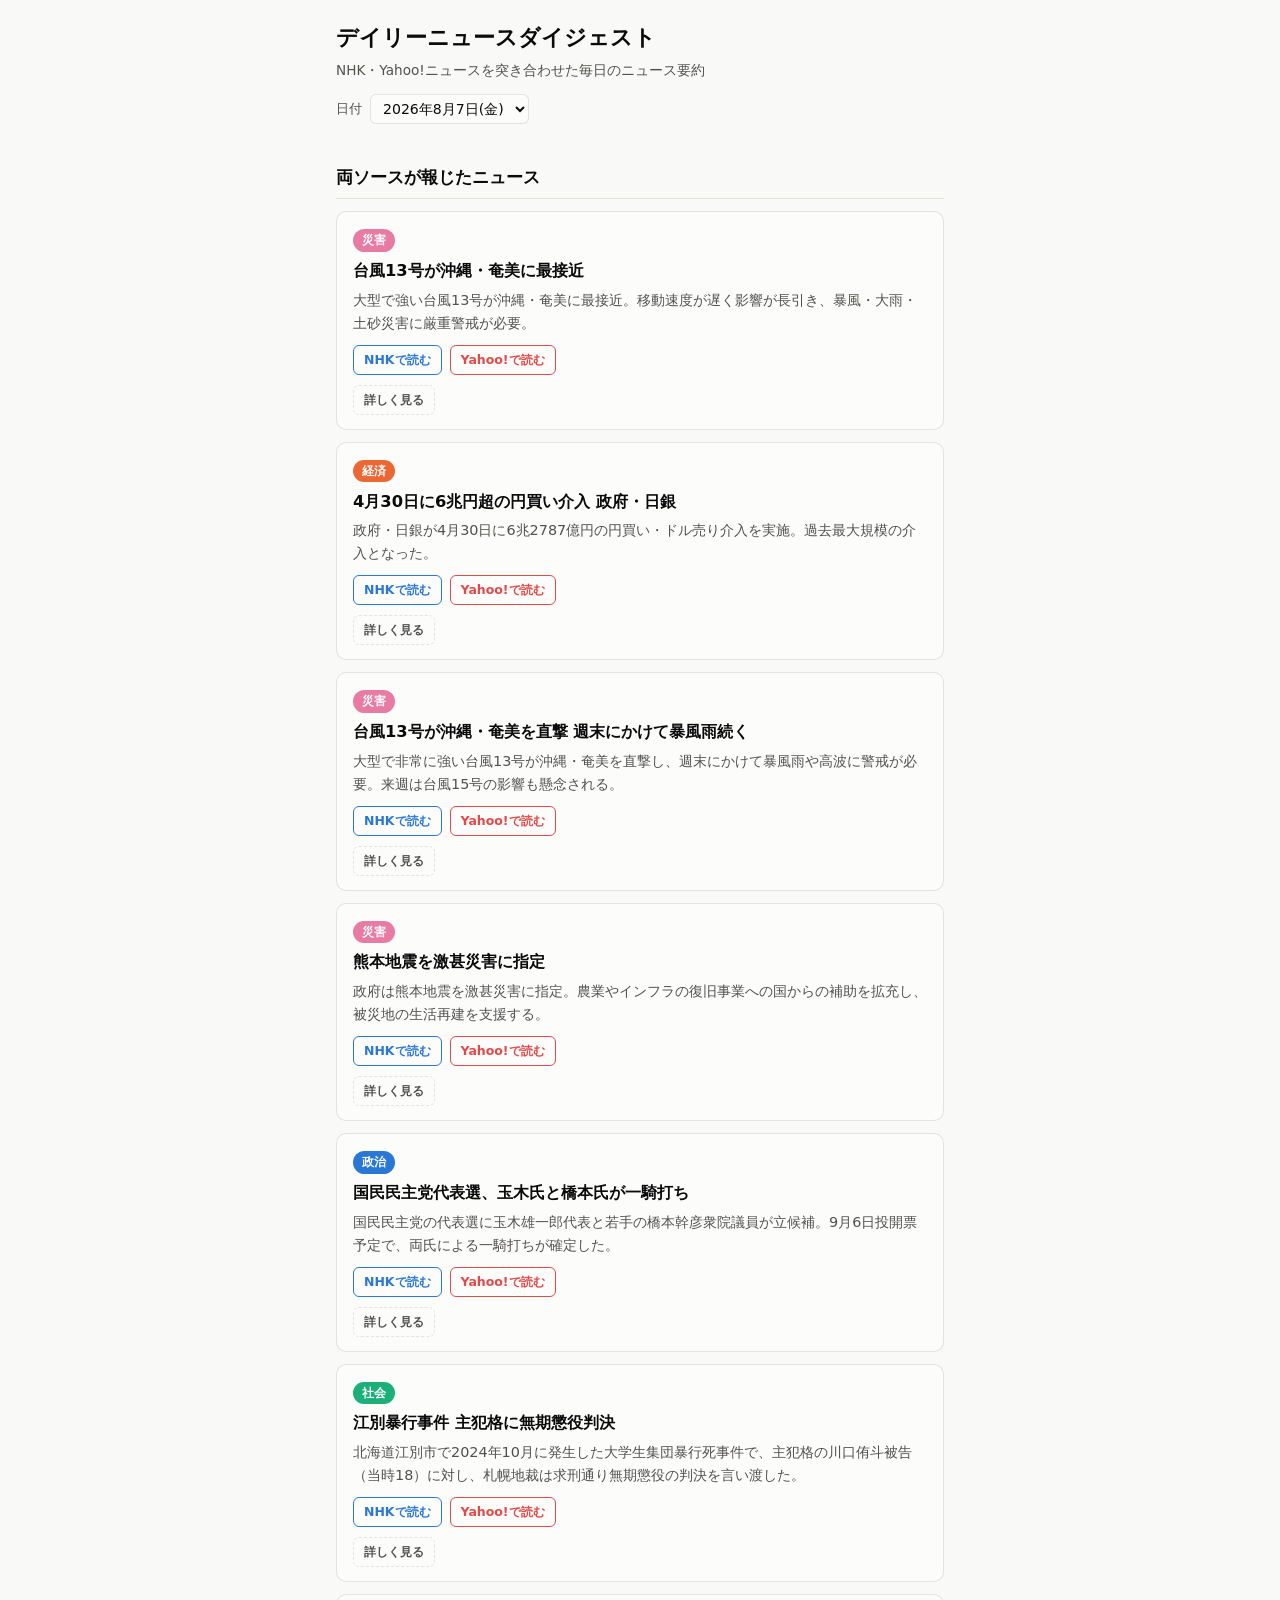
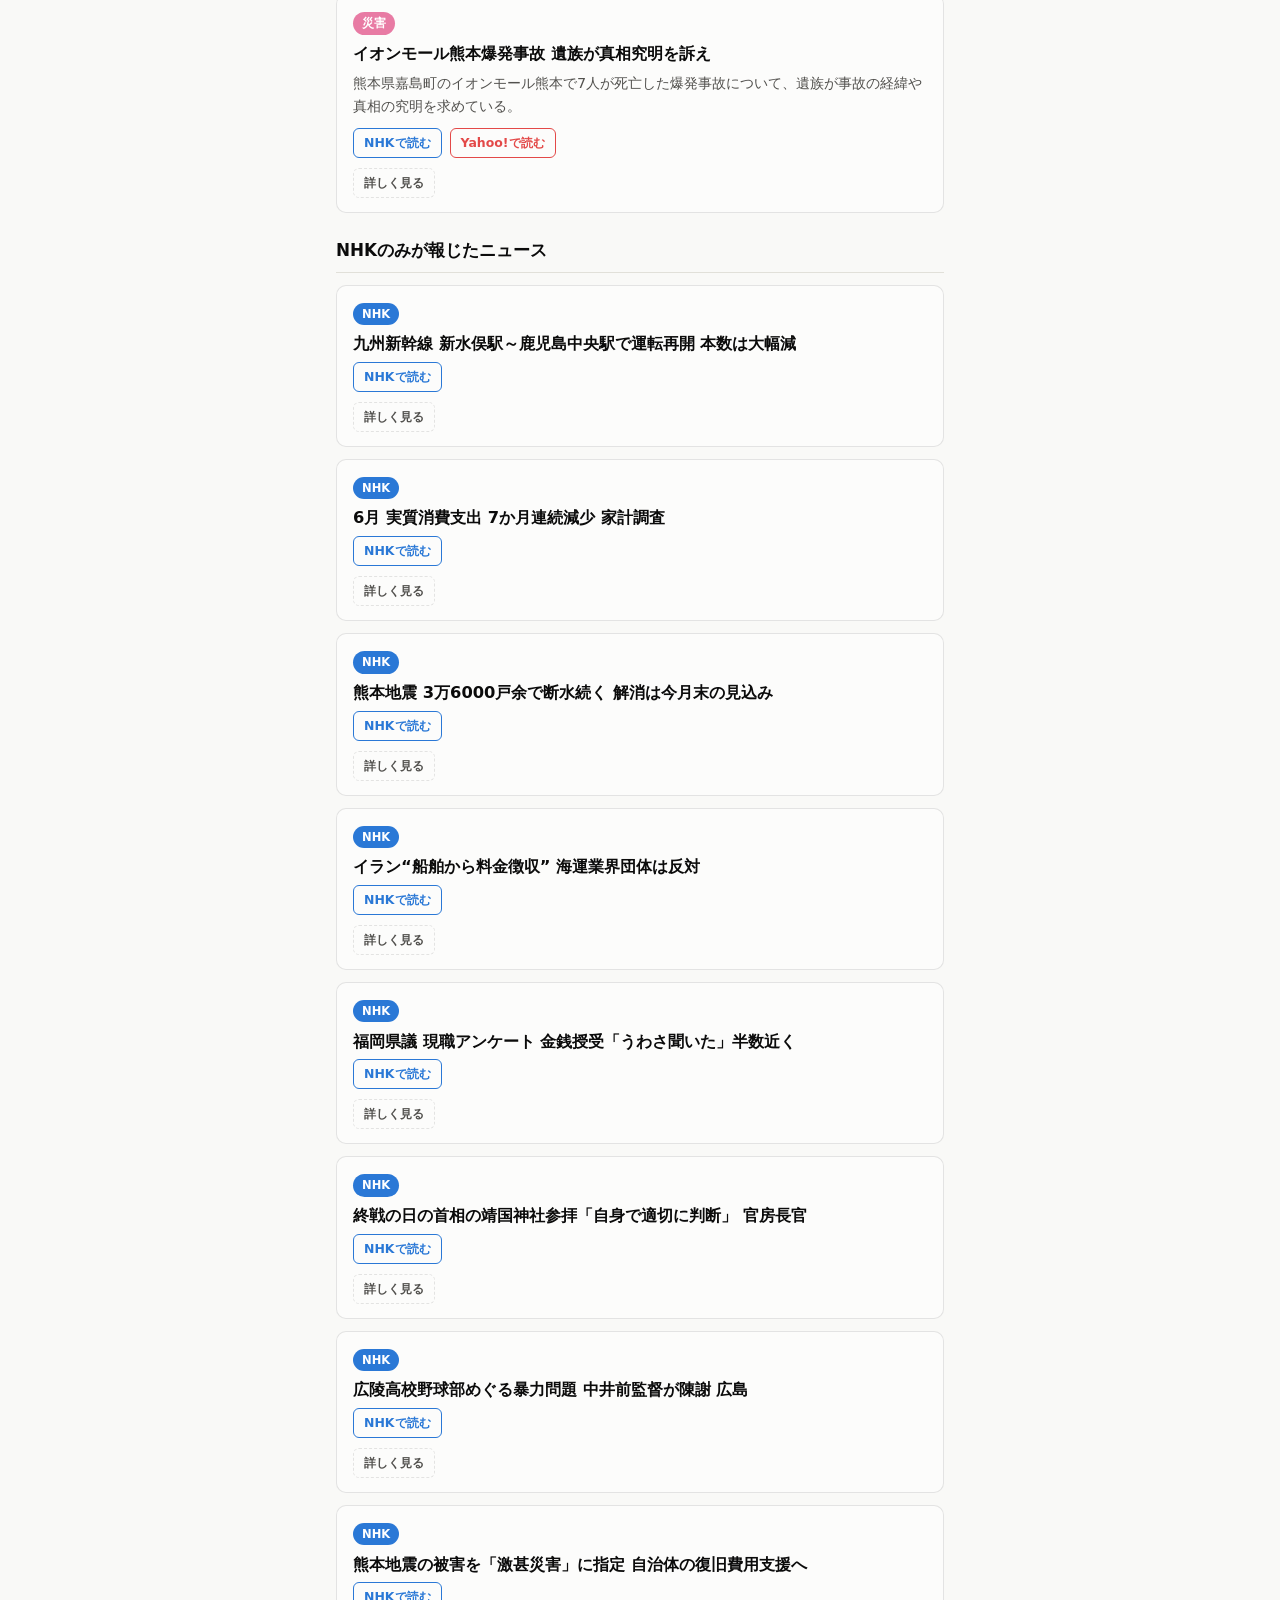
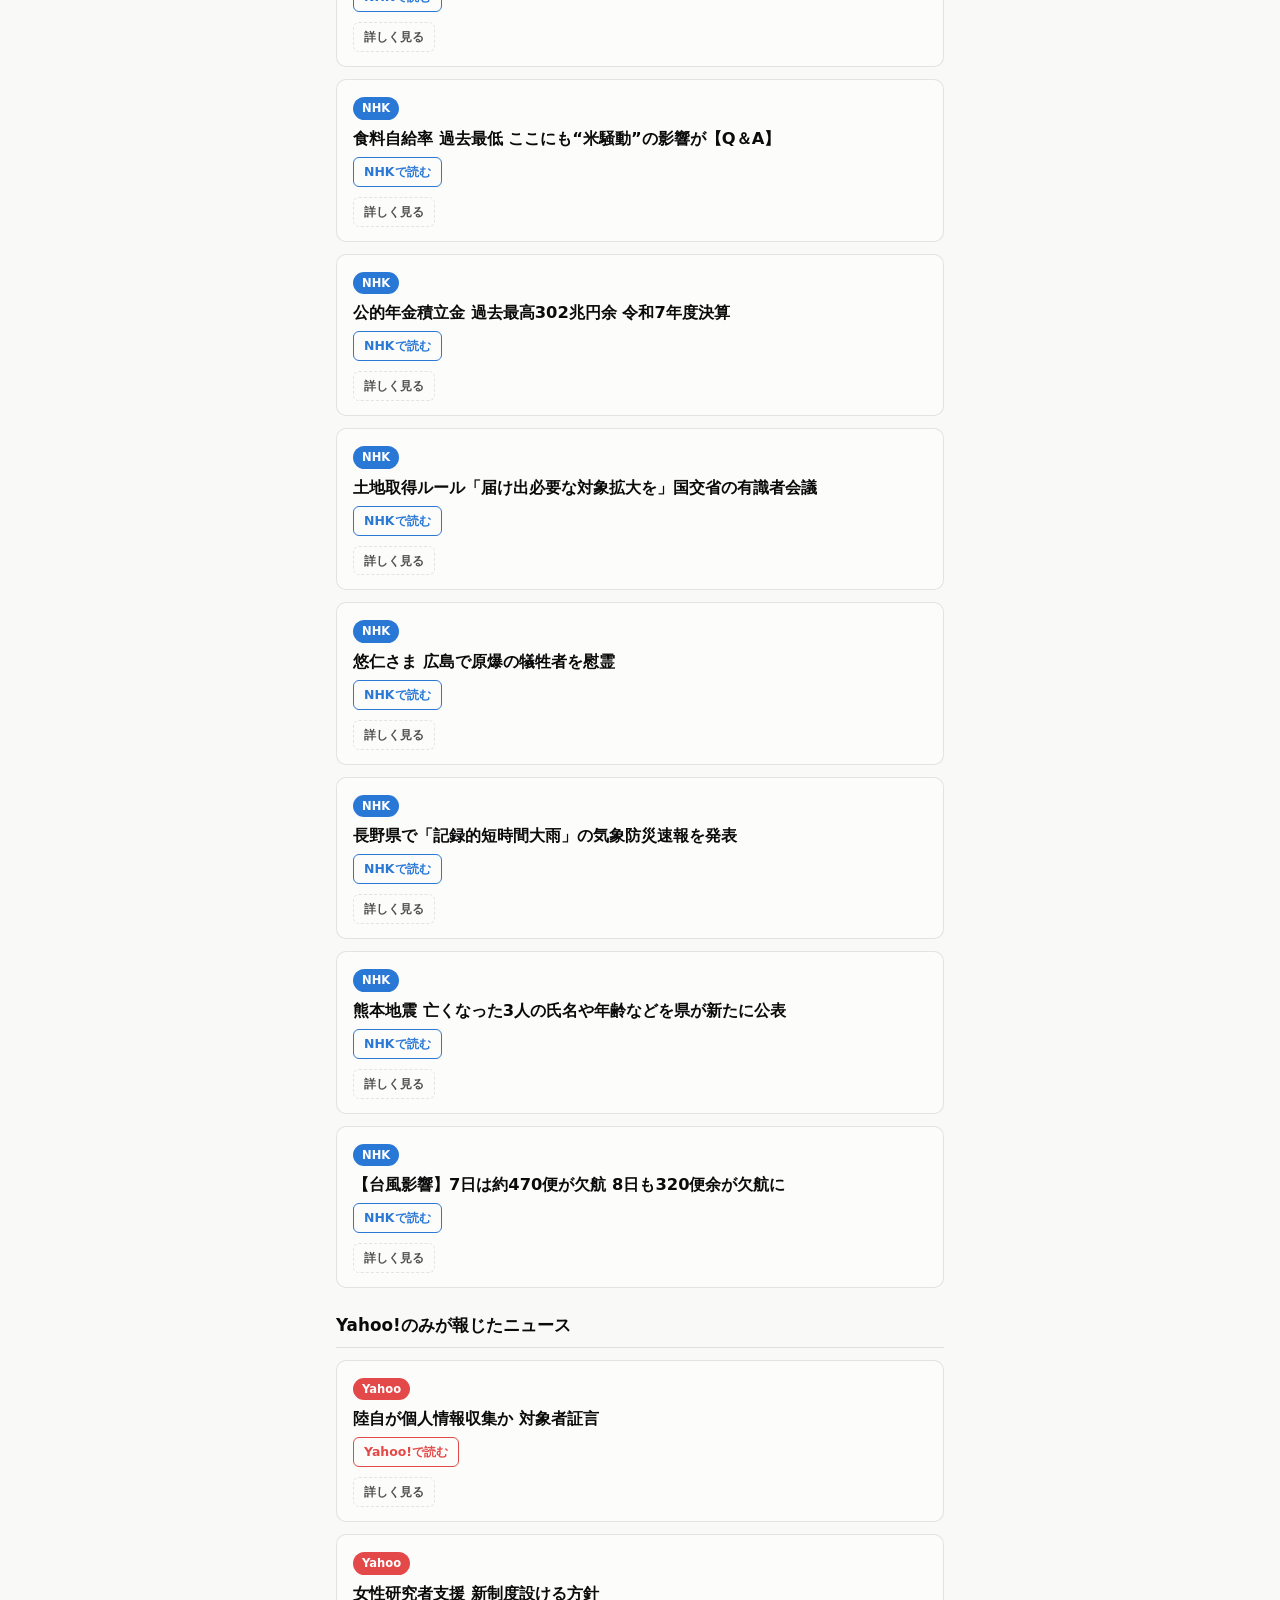
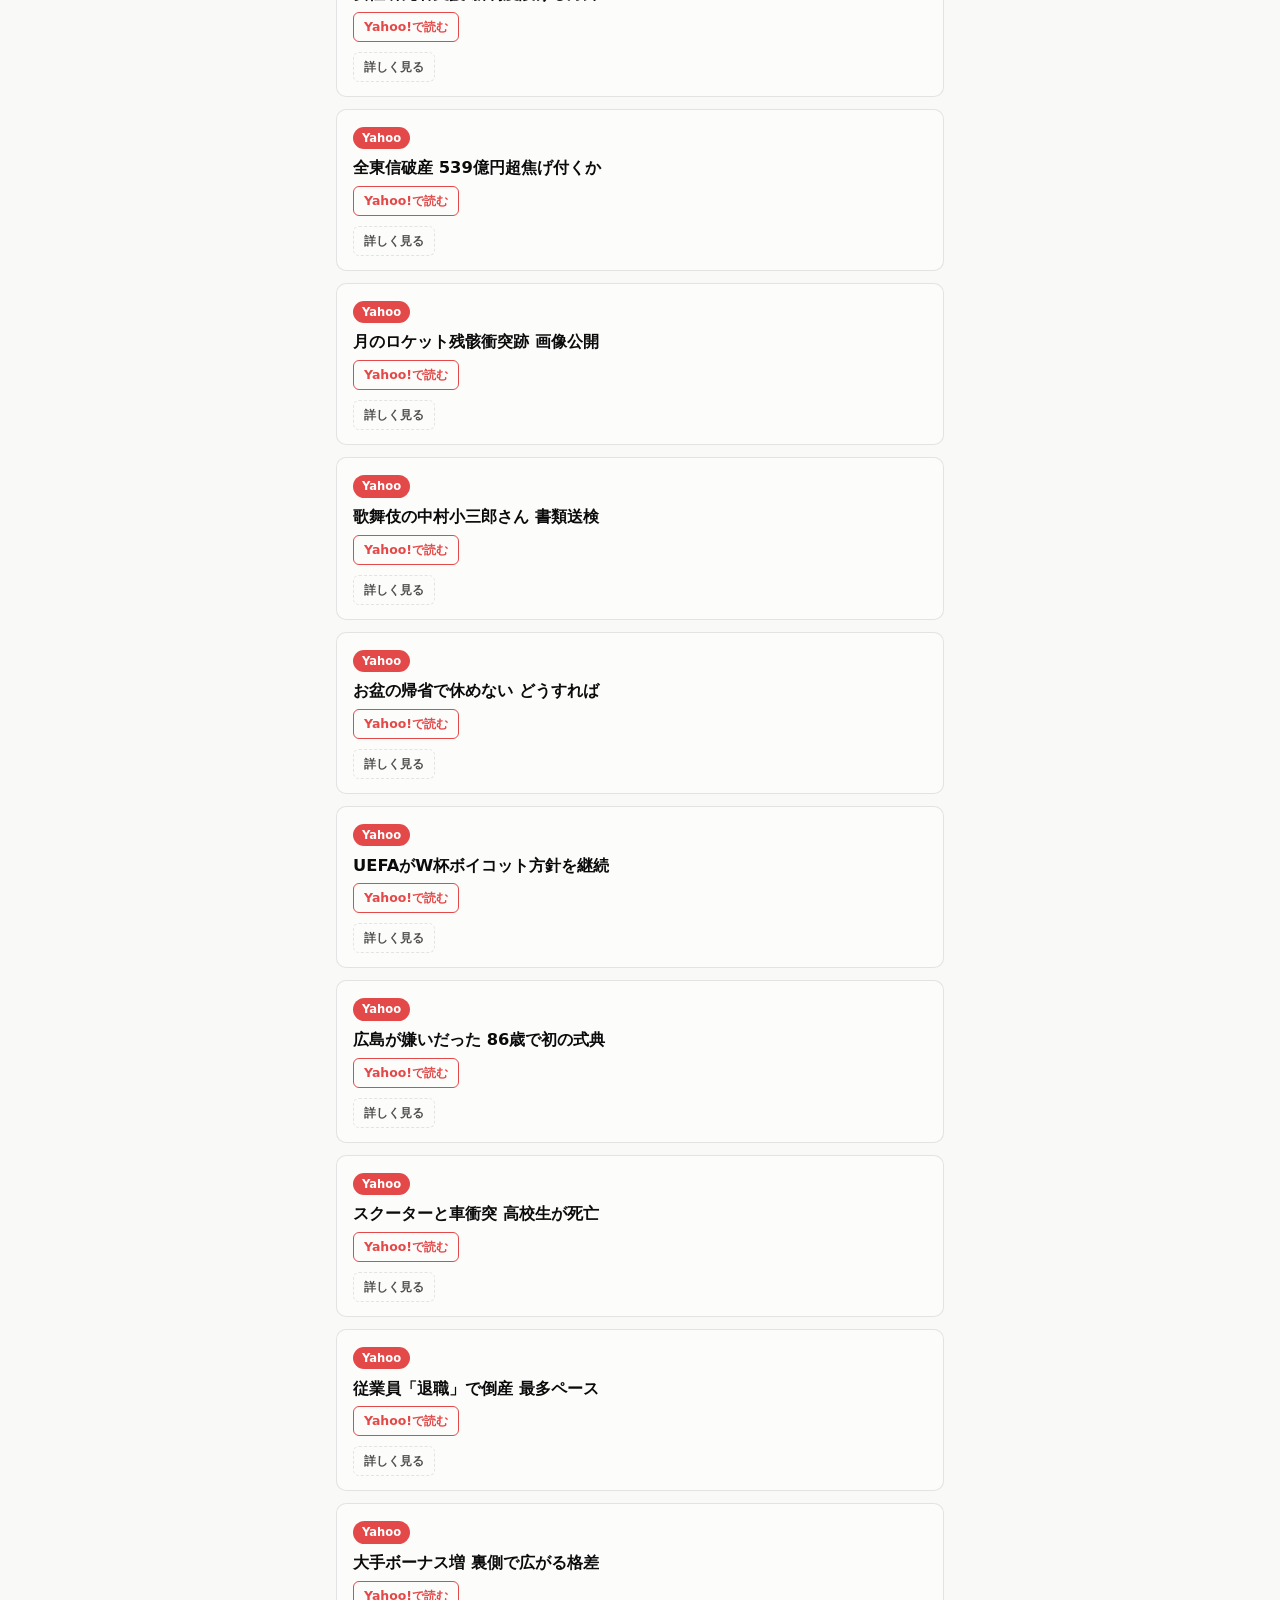
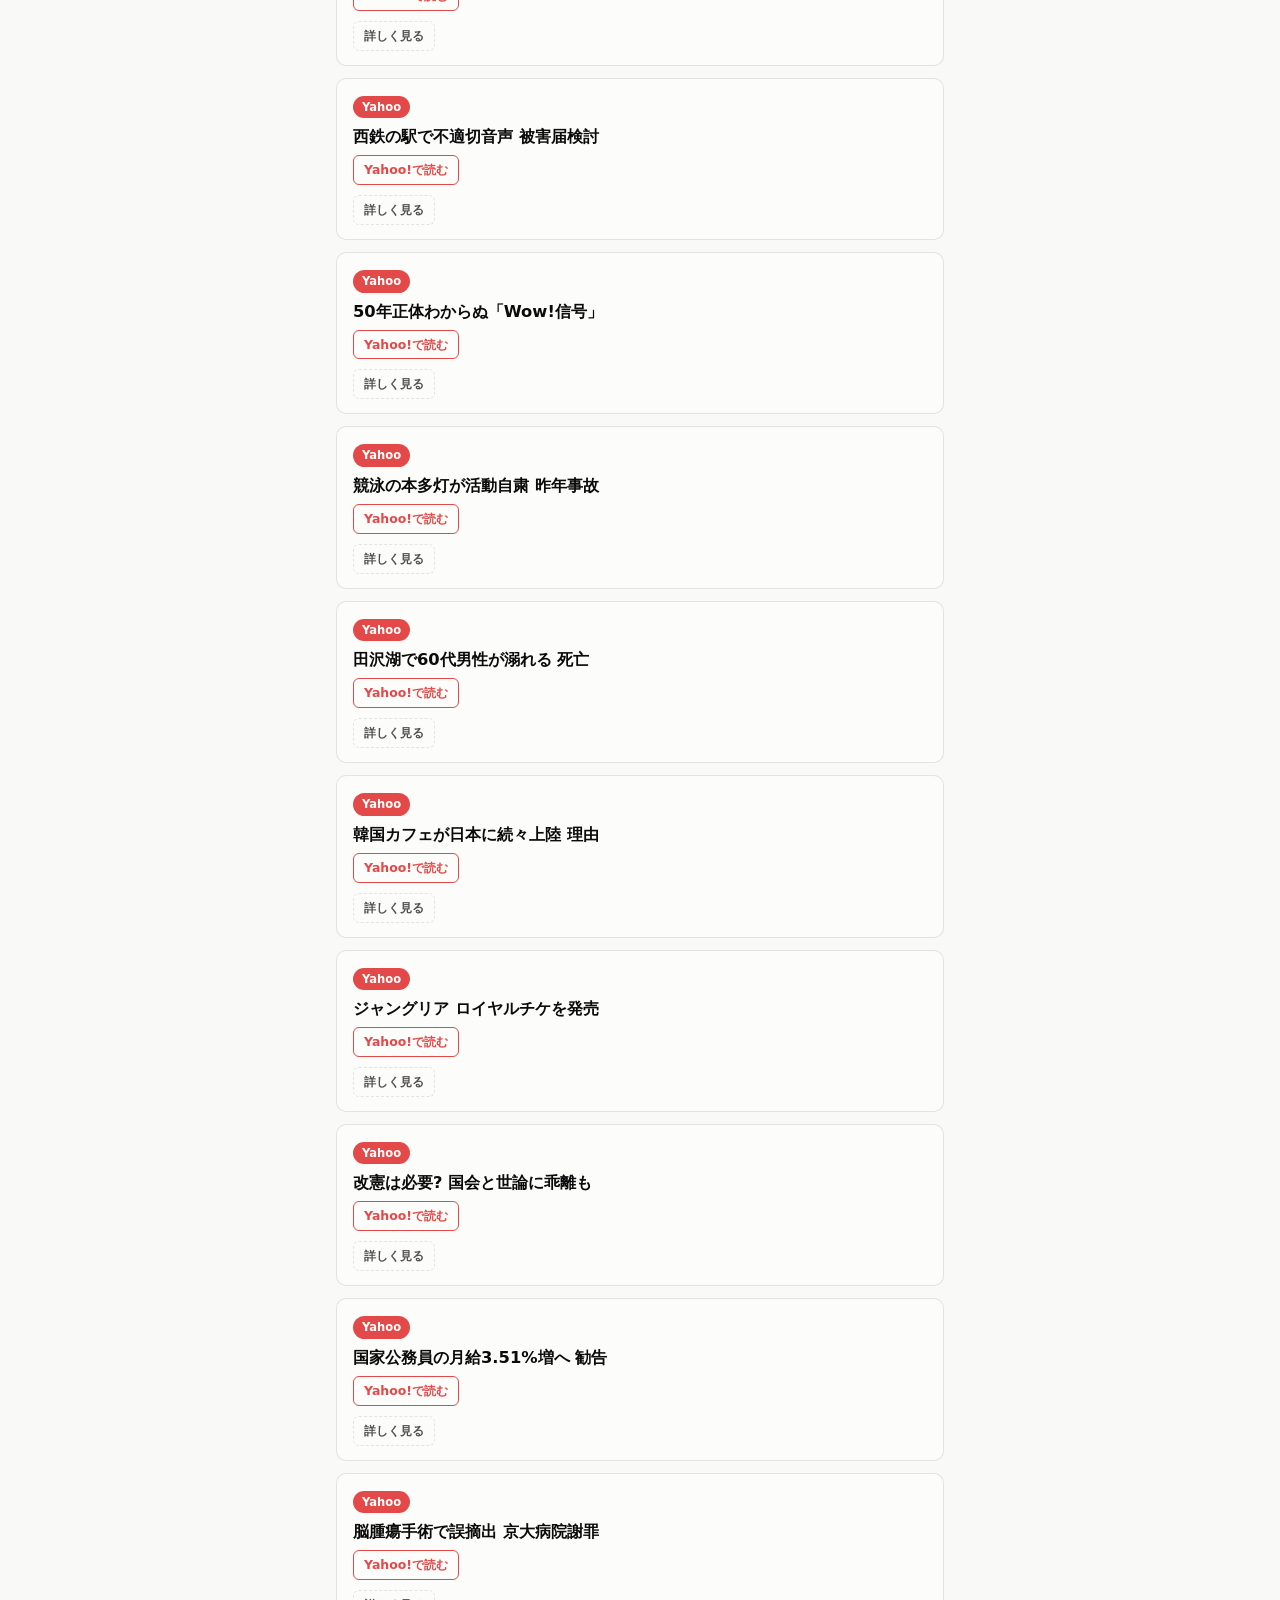
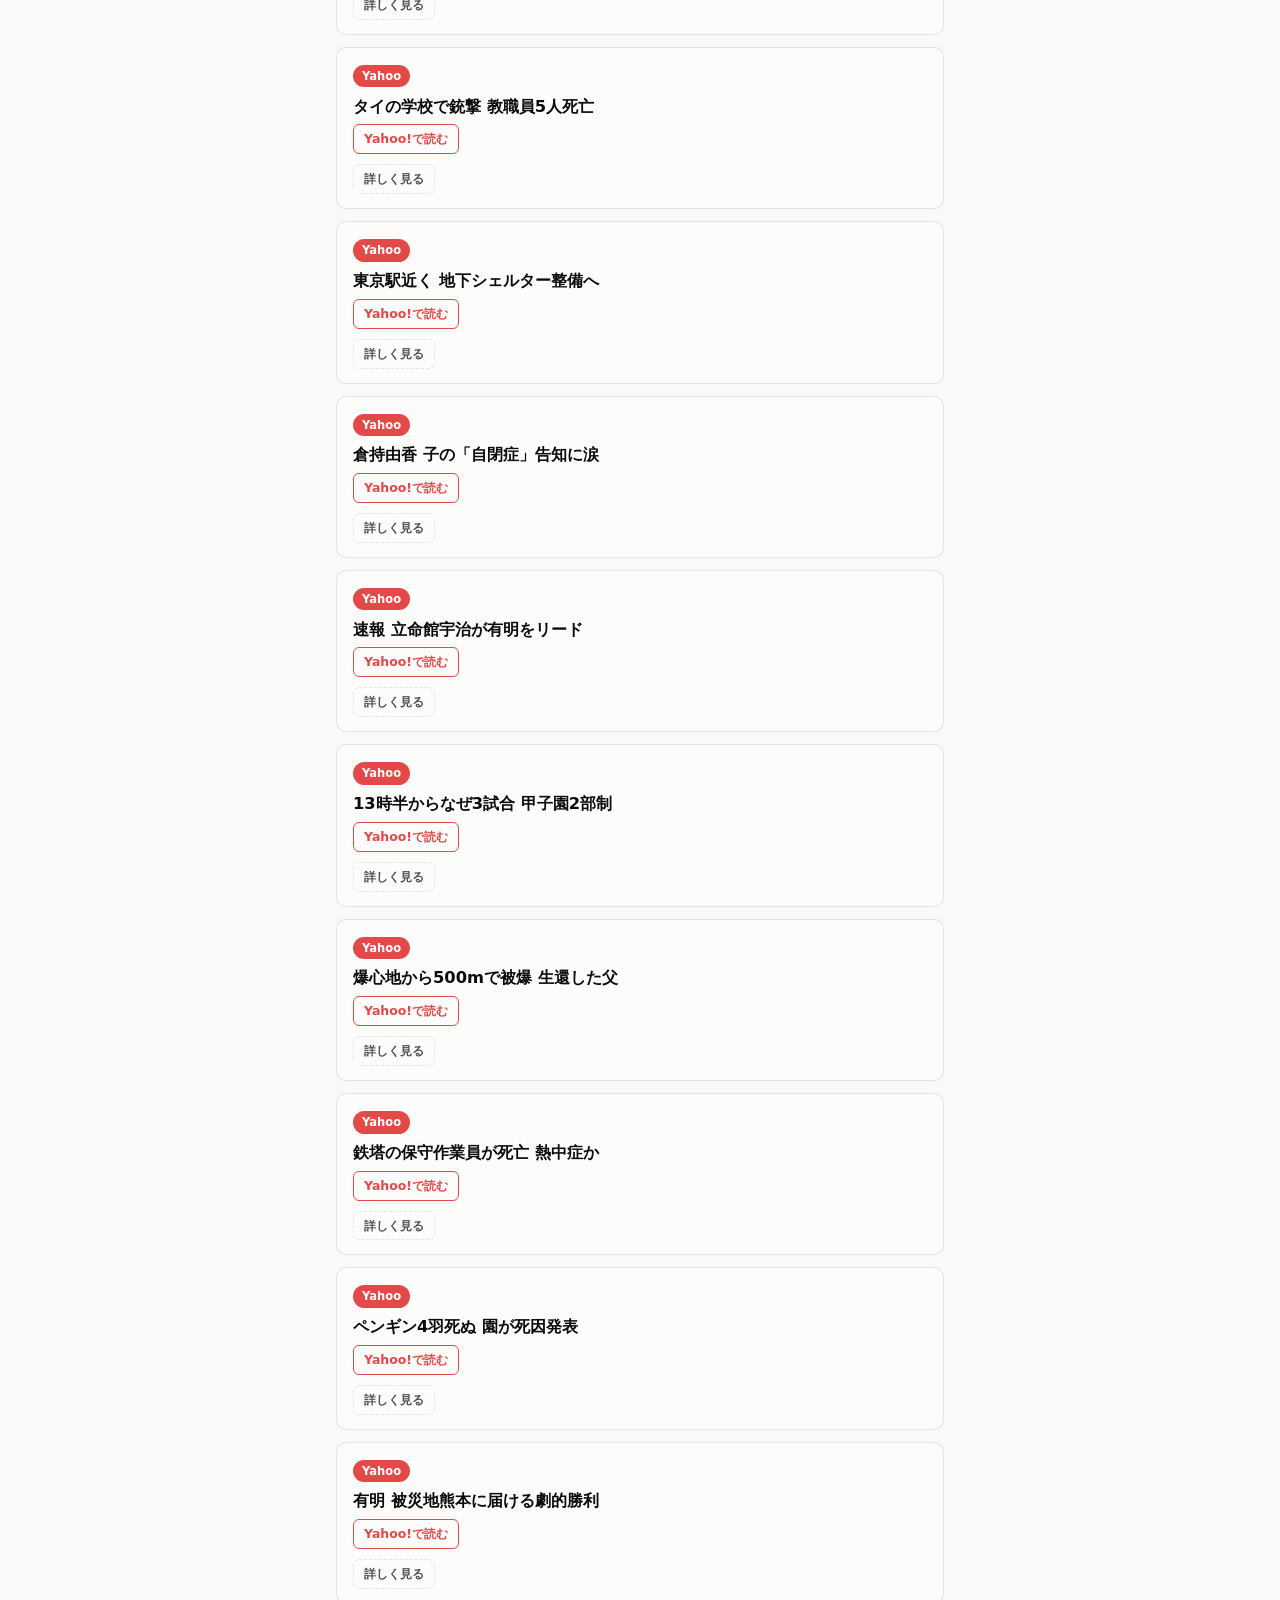
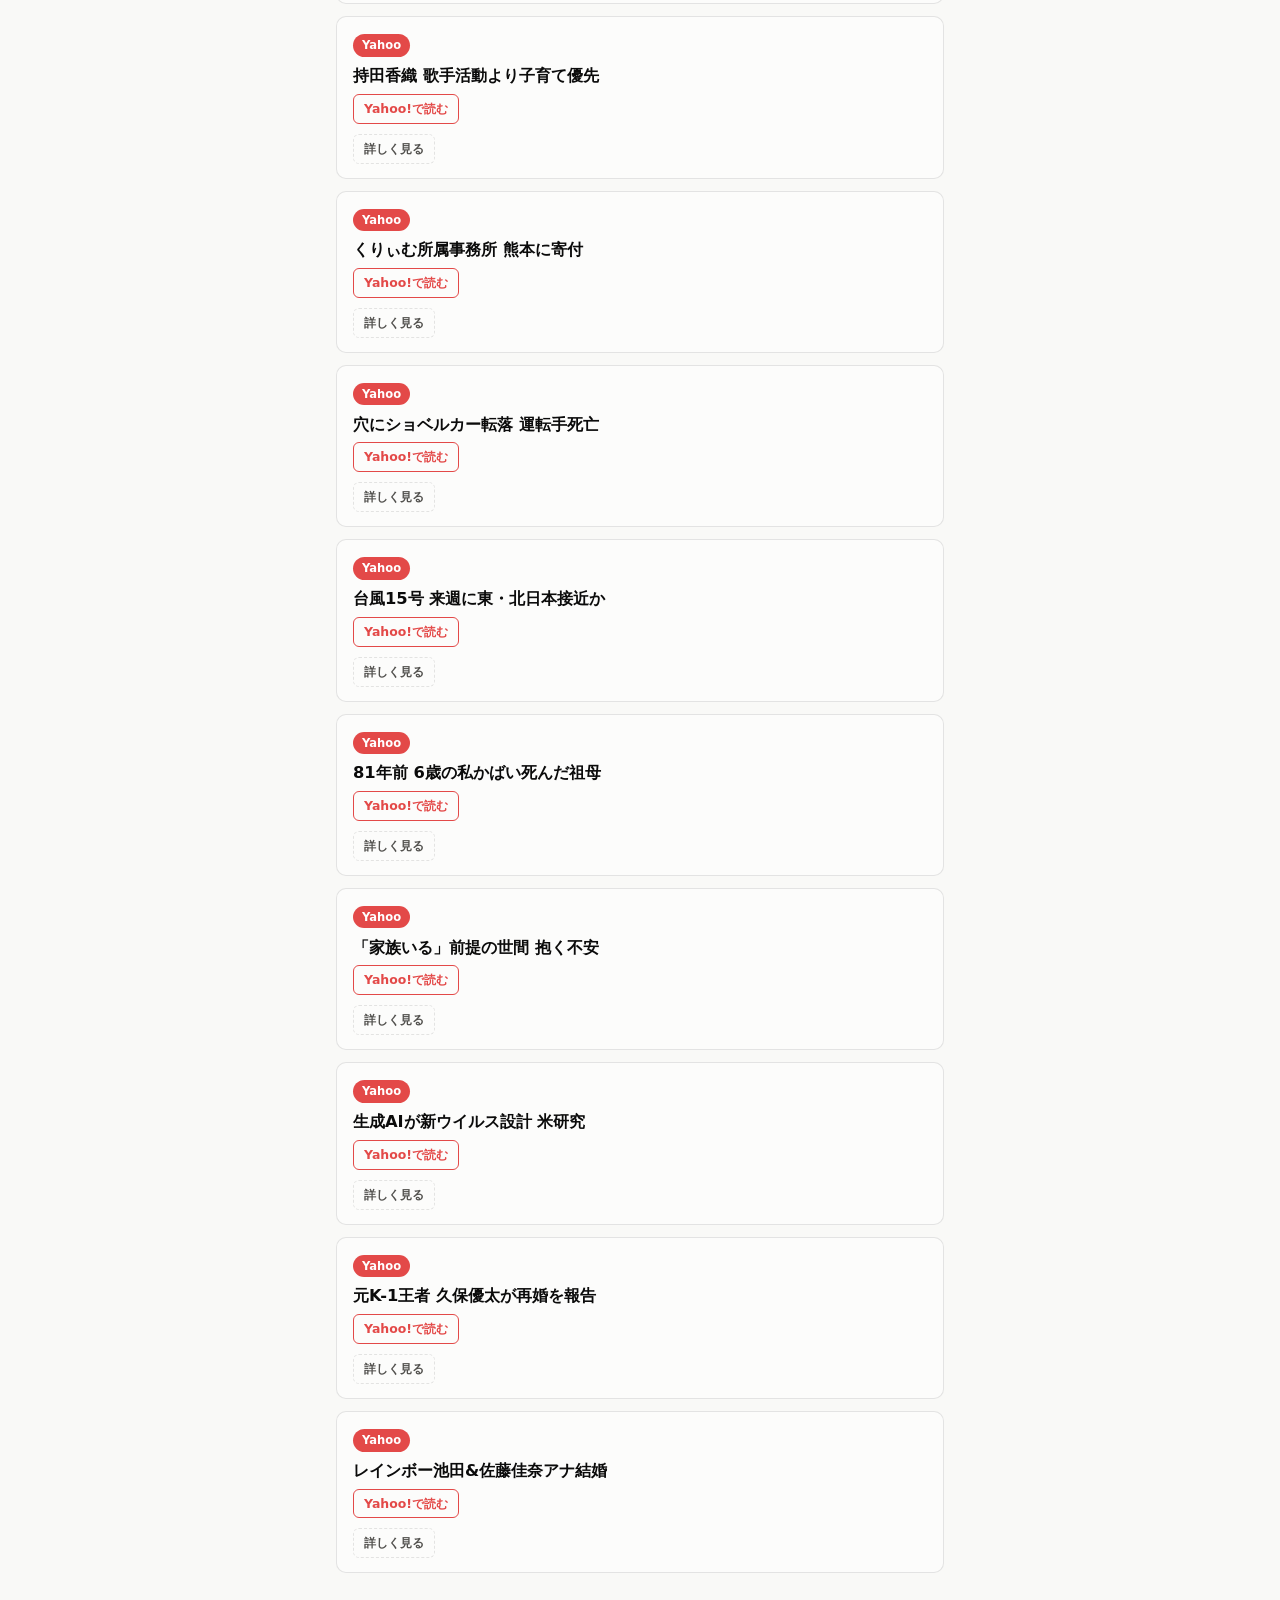
==== index.html @ c4dd4bf4 "アイコンの色を紺から深い青(#0d47a1)に変更 紺(#1a2a4a)は彩度が低く黒に寄って見えるという指摘を受け、 より明確に「青」と分かる深いブルーに変更した。余白比率は変更なし。 キャッシュ対" ====
<!doctype html>
<html lang="ja">
<head>
<meta charset="utf-8">
<meta name="viewport" content="width=device-width, initial-scale=1">
<title>デイリーニュースダイジェスト</title>
<link rel="stylesheet" href="style.css">

<!-- PWA: ホーム画面追加・スタンドアロン表示・テーマカラー -->
<link rel="manifest" href="manifest.json">
<meta name="theme-color" content="#0d47a1">
<link rel="icon" href="favicon.png?v=3" type="image/png">

<!-- iOSはmanifest.jsonのicons/表示モードを読まないため個別に指定 -->
<link rel="apple-touch-icon" href="icons/apple-touch-icon.png?v=3">
<meta name="apple-mobile-web-app-capable" content="yes">
<meta name="apple-mobile-web-app-status-bar-style" content="default">
<meta name="apple-mobile-web-app-title" content="ニュース">
</head>
<body>
<header class="app-header">
  <h1>デイリーニュースダイジェスト</h1>
  <p class="app-subtitle">NHK・Yahoo!ニュースを突き合わせた毎日のニュース要約</p>
  <div class="date-picker">
    <label for="date-select">日付</label>
    <select id="date-select"></select>
  </div>
</header>

<main id="app">
  <section id="matched-section" class="section">
    <h2 class="section-title">両ソースが報じたニュース</h2>
    <div id="matched-list" class="card-list">
      <p class="loading">読み込み中…</p>
    </div>
  </section>

  <section id="nhk-only-section" class="section">
    <h2 class="section-title">NHKのみが報じたニュース</h2>
    <div id="nhk-only-list" class="card-list">
      <p class="loading">読み込み中…</p>
    </div>
  </section>

  <section id="yahoo-only-section" class="section">
    <h2 class="section-title">Yahoo!のみが報じたニュース</h2>
    <div id="yahoo-only-list" class="card-list">
      <p class="loading">読み込み中…</p>
    </div>
  </section>
</main>

<script src="app.js"></script>
</body>
</html>
---- style.css ----
:root {
  color-scheme: light;
  --page-bg: #f9f9f7;
  --surface: #fcfcfb;
  --text-primary: #0b0b0b;
  --text-secondary: #52514e;
  --text-muted: #898781;
  --border: rgba(11, 11, 11, 0.10);
  --gridline: #e1e0d9;

  /* カテゴリ8色(datavizスキルの検証済み既定パレット、slot 1-8をそのまま使用) */
  --cat-1: #2a78d6; /* 政治 */
  --cat-2: #eb6834; /* 経済 */
  --cat-3: #1baf7a; /* 社会 */
  --cat-4: #eda100; /* 国際 */
  --cat-5: #e87ba4; /* 災害 */
  --cat-6: #008300; /* スポーツ */
  --cat-7: #4a3aa7; /* エンタメ */
  --cat-8: #e34948; /* その他 */

  /* ソースタグ: NHK=青系 / Yahoo=赤系(ユーザー指定)。カテゴリパレットのslot1・8を流用 */
  --source-nhk: #2a78d6;
  --source-yahoo: #e34948;
}

@media (prefers-color-scheme: dark) {
  :root {
    color-scheme: dark;
    --page-bg: #0d0d0d;
    --surface: #1a1a19;
    --text-primary: #ffffff;
    --text-secondary: #c3c2b7;
    --text-muted: #898781;
    --border: rgba(255, 255, 255, 0.10);
    --gridline: #2c2c2a;

    --cat-1: #3987e5;
    --cat-2: #d95926;
    --cat-3: #199e70;
    --cat-4: #c98500;
    --cat-5: #d55181;
    --cat-6: #008300;
    --cat-7: #9085e9;
    --cat-8: #e66767;

    --source-nhk: #3987e5;
    --source-yahoo: #e66767;
  }
}

* {
  box-sizing: border-box;
}

body {
  margin: 0;
  font-family: system-ui, -apple-system, "Segoe UI", sans-serif;
  background: var(--page-bg);
  color: var(--text-primary);
  line-height: 1.6;
}

.app-header {
  padding: 20px 16px 16px;
  max-width: 640px;
  margin: 0 auto;
}

.app-header h1 {
  font-size: 1.4rem;
  margin: 0 0 4px;
}

.app-subtitle {
  margin: 0 0 12px;
  color: var(--text-secondary);
  font-size: 0.85rem;
}

.date-picker {
  display: flex;
  align-items: center;
  gap: 8px;
}

.date-picker label {
  font-size: 0.82rem;
  color: var(--text-secondary);
}

.date-picker select {
  font: inherit;
  font-size: 0.88rem;
  color: var(--text-primary);
  background: var(--surface);
  border: 1px solid var(--border);
  border-radius: 6px;
  padding: 5px 8px;
}

#app {
  max-width: 640px;
  margin: 0 auto;
  padding: 0 16px 40px;
}

.section {
  margin-top: 24px;
}

.section-title {
  font-size: 1.05rem;
  margin: 0 0 12px;
  padding-bottom: 8px;
  border-bottom: 1px solid var(--gridline);
}

.card-list {
  display: flex;
  flex-direction: column;
  gap: 12px;
}

.news-card {
  background: var(--surface);
  border: 1px solid var(--border);
  border-radius: 10px;
  padding: 14px 16px;
}

.card-header {
  margin-bottom: 8px;
}

.category-badge {
  display: inline-block;
  font-size: 0.72rem;
  font-weight: 600;
  padding: 2px 9px;
  border-radius: 999px;
  color: #fff;
}

.cat-1 { background: var(--cat-1); }
.cat-2 { background: var(--cat-2); }
.cat-3 { background: var(--cat-3); }
.cat-4 { background: var(--cat-4); }
.cat-5 { background: var(--cat-5); }
.cat-6 { background: var(--cat-6); }
.cat-7 { background: var(--cat-7); }
.cat-8 { background: var(--cat-8); }

.source-tag {
  display: inline-block;
  font-size: 0.72rem;
  font-weight: 700;
  padding: 2px 9px;
  border-radius: 999px;
  color: #fff;
}

.source-tag-nhk { background: var(--source-nhk); }
.source-tag-yahoo { background: var(--source-yahoo); }

.headline {
  font-size: 1.02rem;
  margin: 0 0 6px;
  line-height: 1.4;
}

.summary {
  margin: 0 0 10px;
  color: var(--text-secondary);
  font-size: 0.9rem;
}

.source-links {
  display: flex;
  gap: 8px;
  flex-wrap: wrap;
}

.source-link {
  display: inline-flex;
  align-items: center;
  gap: 4px;
  font-size: 0.78rem;
  font-weight: 600;
  text-decoration: none;
  padding: 4px 10px;
  border-radius: 6px;
  border: 1.5px solid transparent;
}

.source-nhk {
  color: var(--source-nhk);
  border-color: var(--source-nhk);
}

.source-yahoo {
  color: var(--source-yahoo);
  border-color: var(--source-yahoo);
}

.explain-row {
  margin-top: 10px;
}

.explain-btn {
  font: inherit;
  font-size: 0.78rem;
  font-weight: 600;
  color: var(--text-secondary);
  background: transparent;
  border: 1.5px dashed var(--border);
  border-radius: 6px;
  padding: 4px 10px;
  cursor: pointer;
}

.explain-btn:disabled {
  opacity: 0.6;
  cursor: default;
}

.explanation {
  margin-top: 10px;
  padding: 10px 12px;
  background: var(--page-bg);
  border-radius: 8px;
  border: 1px solid var(--gridline);
}

.explanation-text {
  margin: 0;
  font-size: 0.88rem;
  color: var(--text-primary);
  line-height: 1.7;
  white-space: pre-wrap;
}

.loading,
.empty,
.error {
  color: var(--text-muted);
  font-size: 0.9rem;
}

.error {
  color: var(--source-yahoo);
}
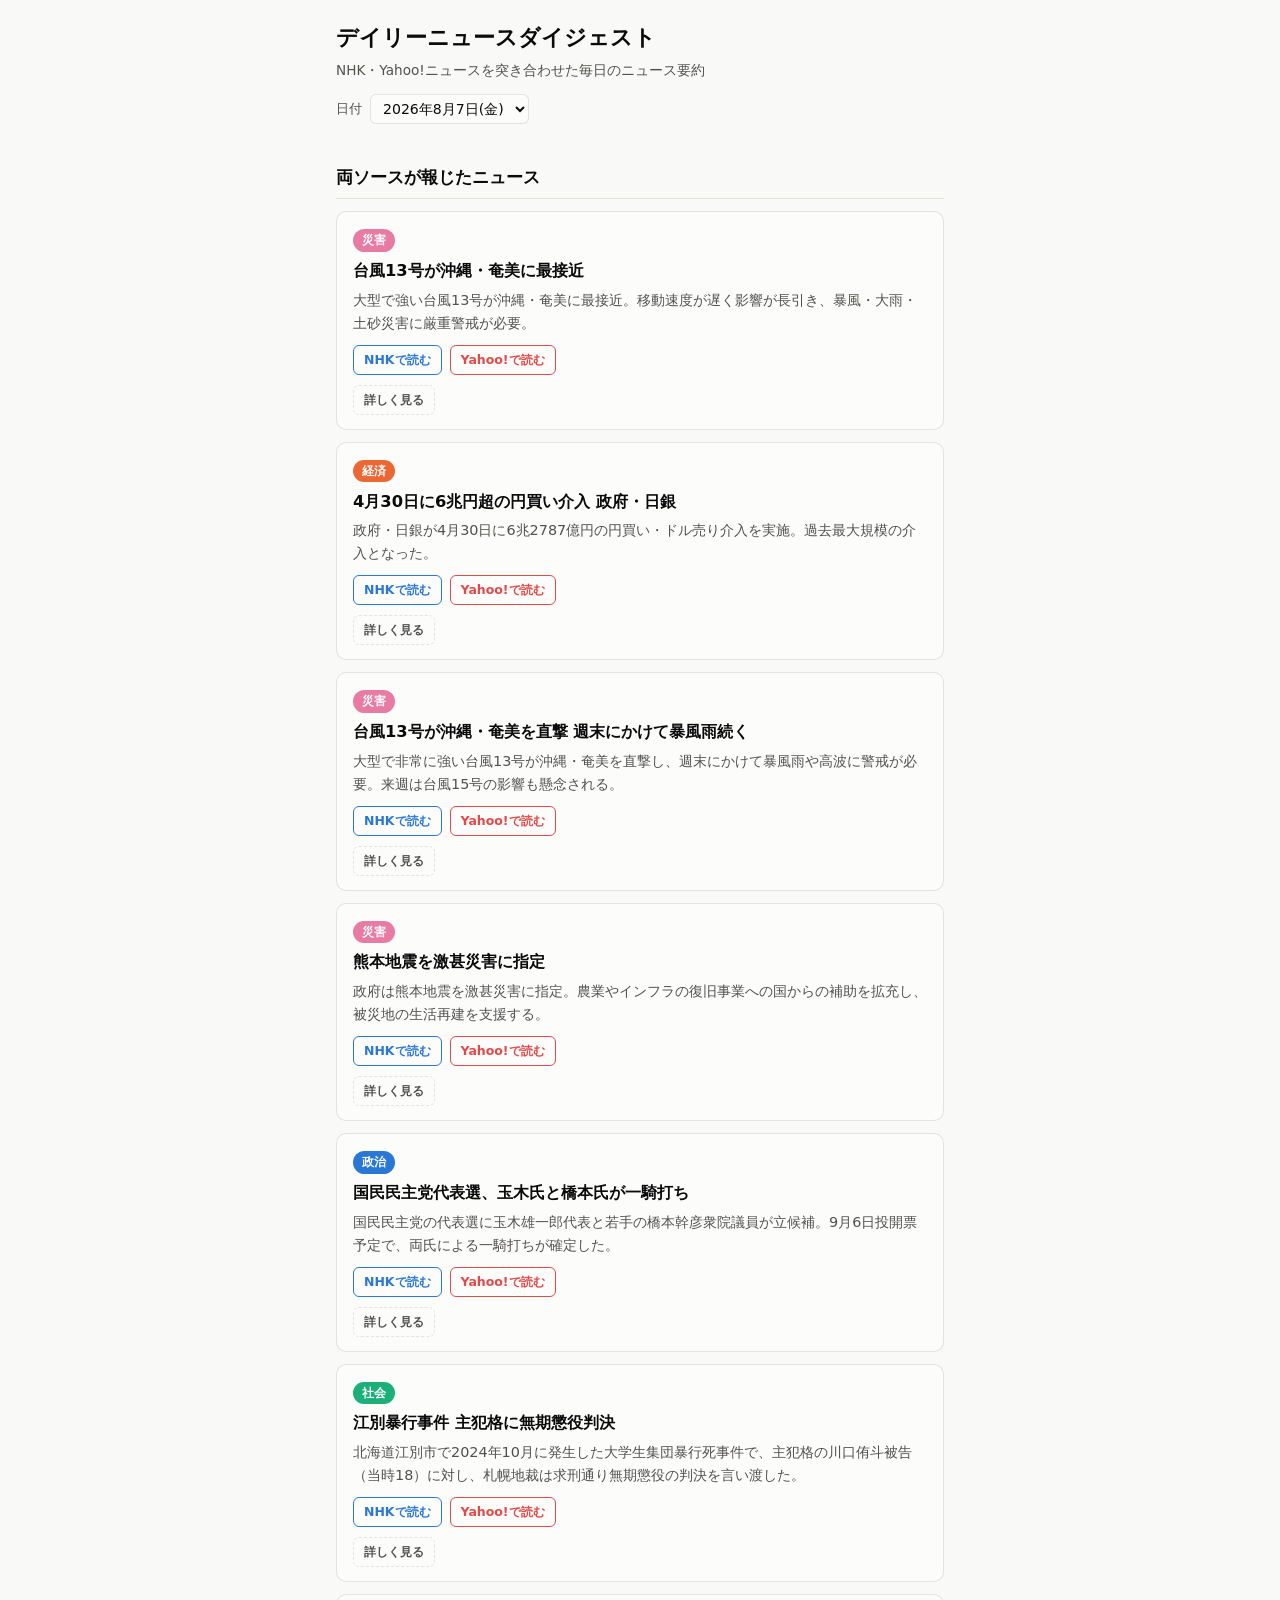
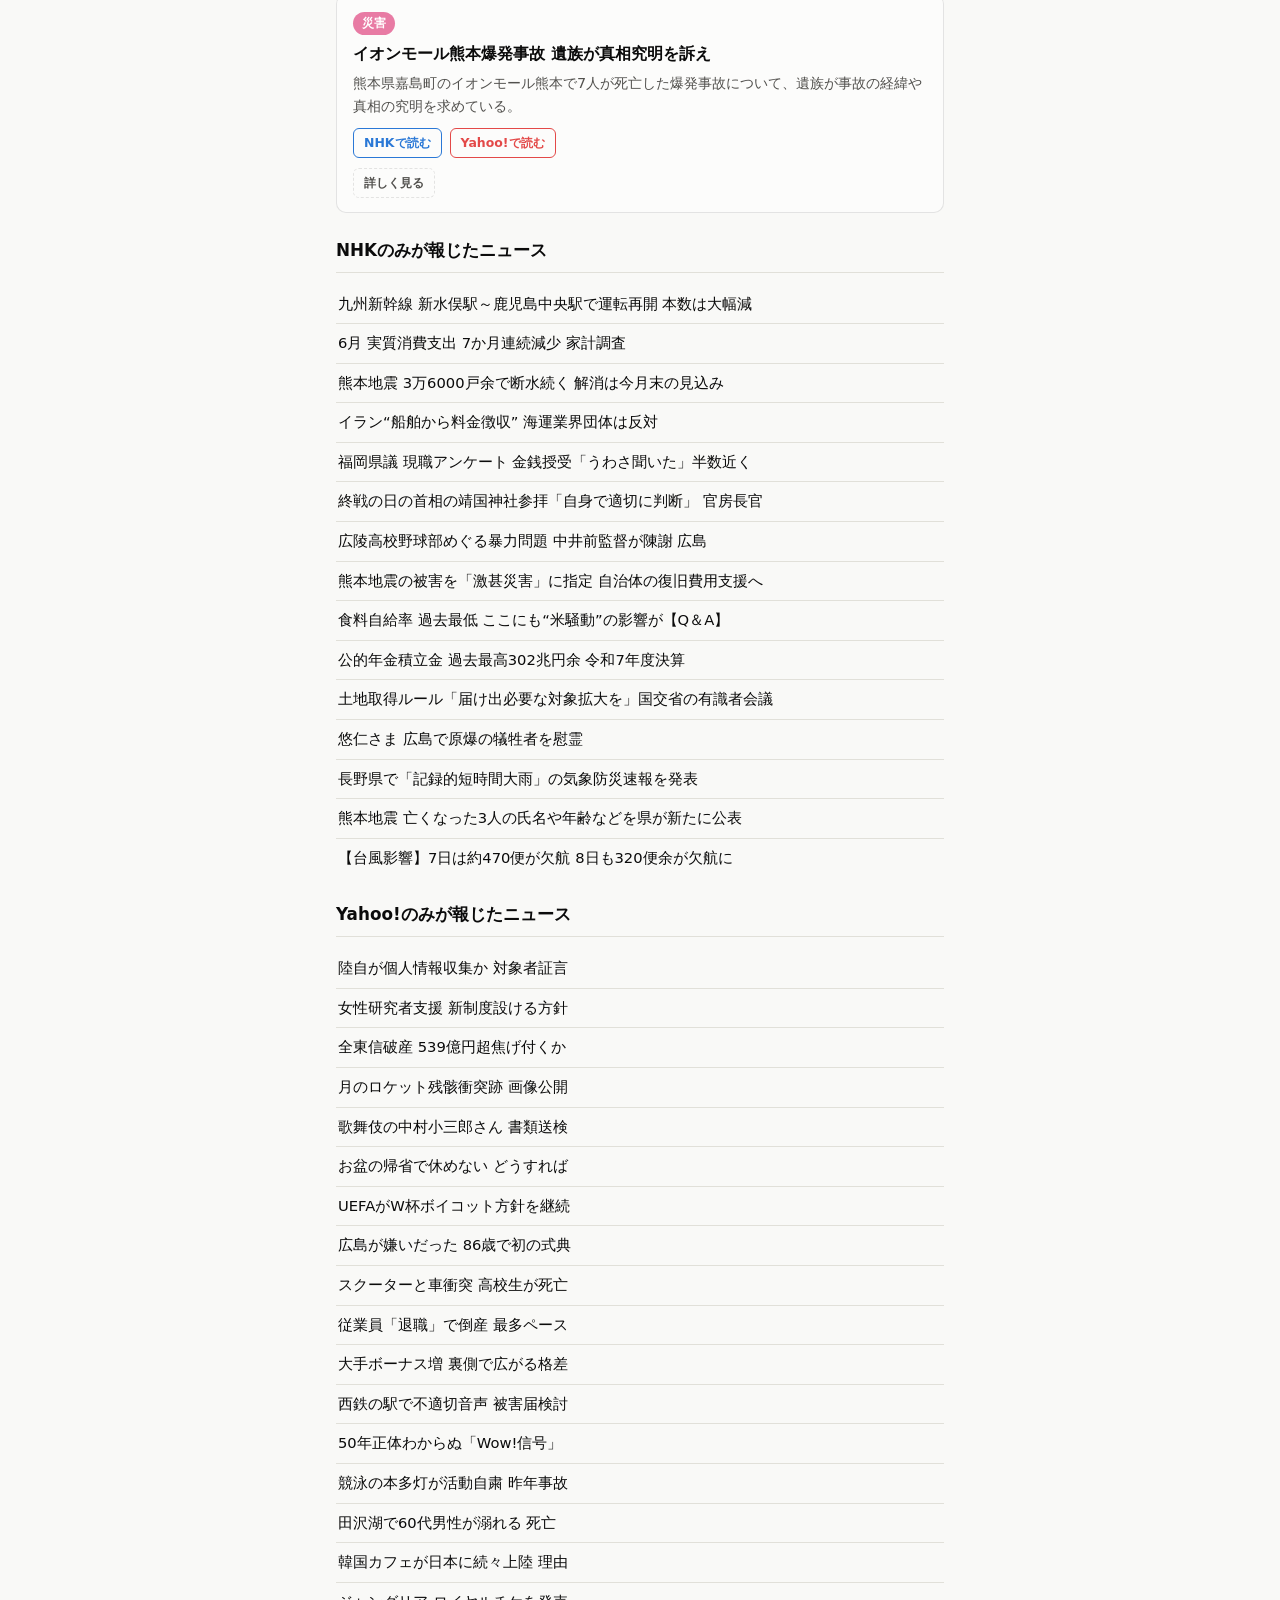
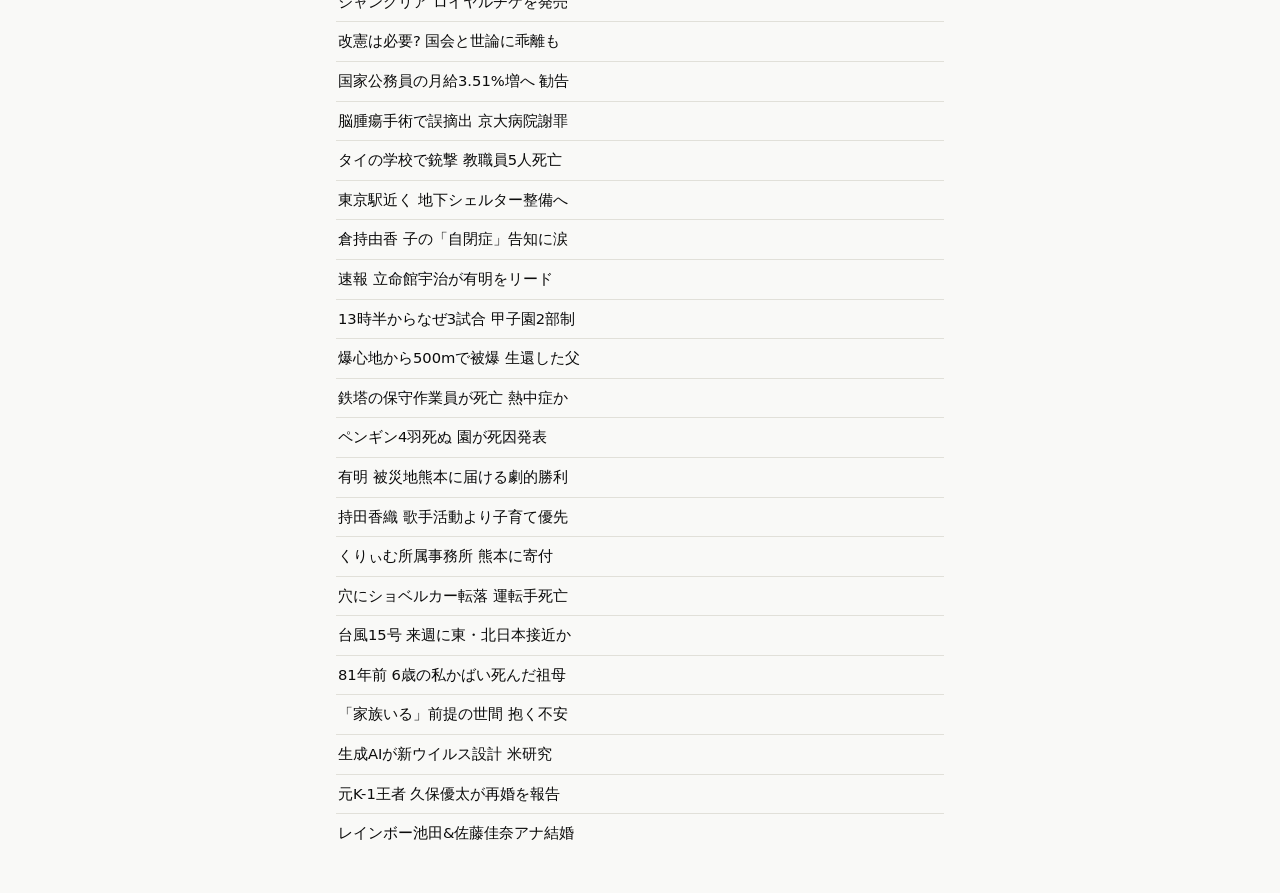
==== commit 19484d5a: "1/2記事をタグ・ボタン無しの高密度リストに変更 NHK/Yahoo単独記事はセクション見出し自体でソースが分かるため、個別の ソースタグと「詳しく見る」ボタンは冗長と判断して削除。タイトルをそのまま" ====
--- a/index.html
+++ b/index.html
@@ -37,14 +37,14 @@
 
   <section id="nhk-only-section" class="section">
     <h2 class="section-title">NHKのみが報じたニュース</h2>
-    <div id="nhk-only-list" class="card-list">
+    <div id="nhk-only-list" class="brief-list">
       <p class="loading">読み込み中…</p>
     </div>
   </section>
 
   <section id="yahoo-only-section" class="section">
     <h2 class="section-title">Yahoo!のみが報じたニュース</h2>
-    <div id="yahoo-only-list" class="card-list">
+    <div id="yahoo-only-list" class="brief-list">
       <p class="loading">読み込み中…</p>
     </div>
   </section>
--- a/style.css
+++ b/style.css
@@ -121,6 +121,35 @@
   gap: 12px;
 }
 
+/* 1/2記事(NHK単独・Yahoo単独)用の高密度リスト。
+   セクション見出しでソースが分かるためタグやボタンを持たず、
+   スマホで一度に多く見られるよう1行あたりの高さを詰めている。 */
+.brief-list {
+  display: flex;
+  flex-direction: column;
+}
+
+.brief-item {
+  border-bottom: 1px solid var(--gridline);
+}
+
+.brief-item:last-child {
+  border-bottom: none;
+}
+
+.brief-link {
+  display: block;
+  padding: 9px 2px;
+  font-size: 0.92rem;
+  line-height: 1.4;
+  color: var(--text-primary);
+  text-decoration: none;
+}
+
+.brief-link:active {
+  color: var(--text-secondary);
+}
+
 .news-card {
   background: var(--surface);
   border: 1px solid var(--border);
@@ -149,18 +178,6 @@
 .cat-6 { background: var(--cat-6); }
 .cat-7 { background: var(--cat-7); }
 .cat-8 { background: var(--cat-8); }
-
-.source-tag {
-  display: inline-block;
-  font-size: 0.72rem;
-  font-weight: 700;
-  padding: 2px 9px;
-  border-radius: 999px;
-  color: #fff;
-}
-
-.source-tag-nhk { background: var(--source-nhk); }
-.source-tag-yahoo { background: var(--source-yahoo); }
 
 .headline {
   font-size: 1.02rem;
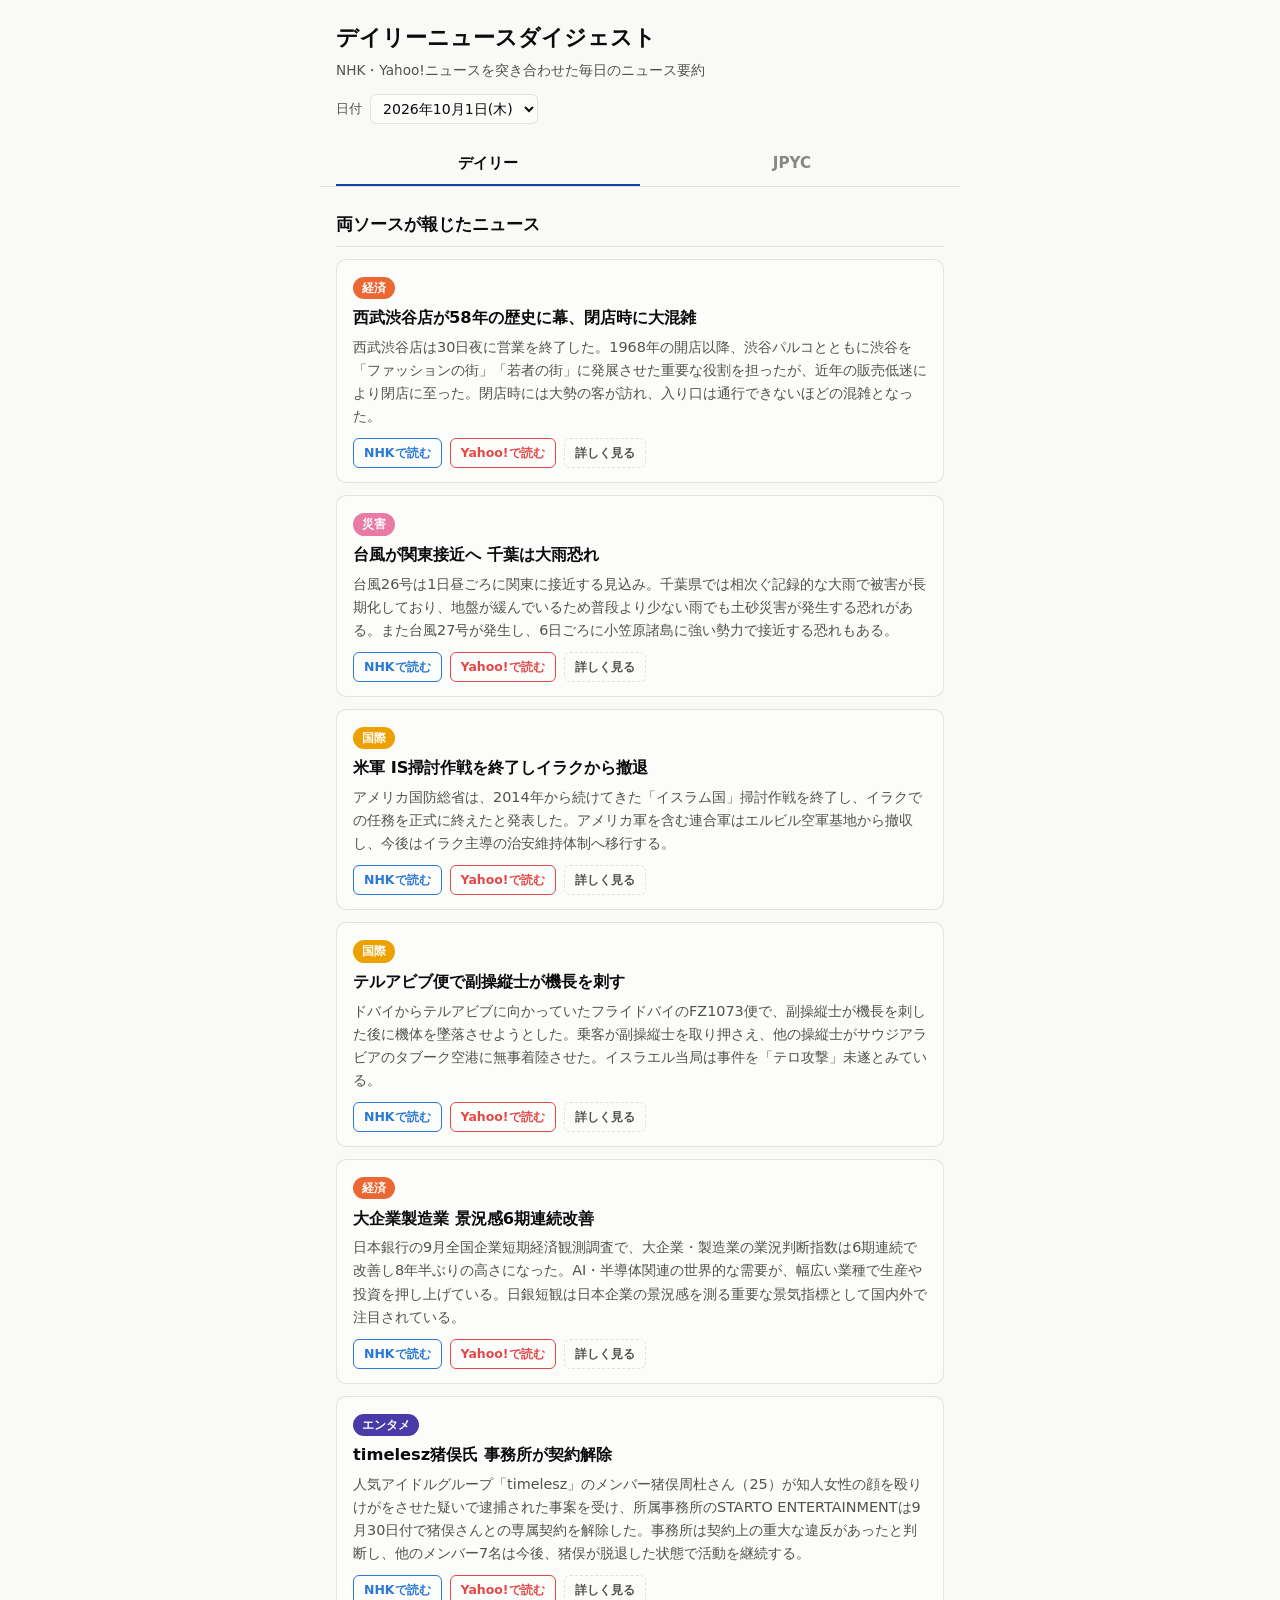
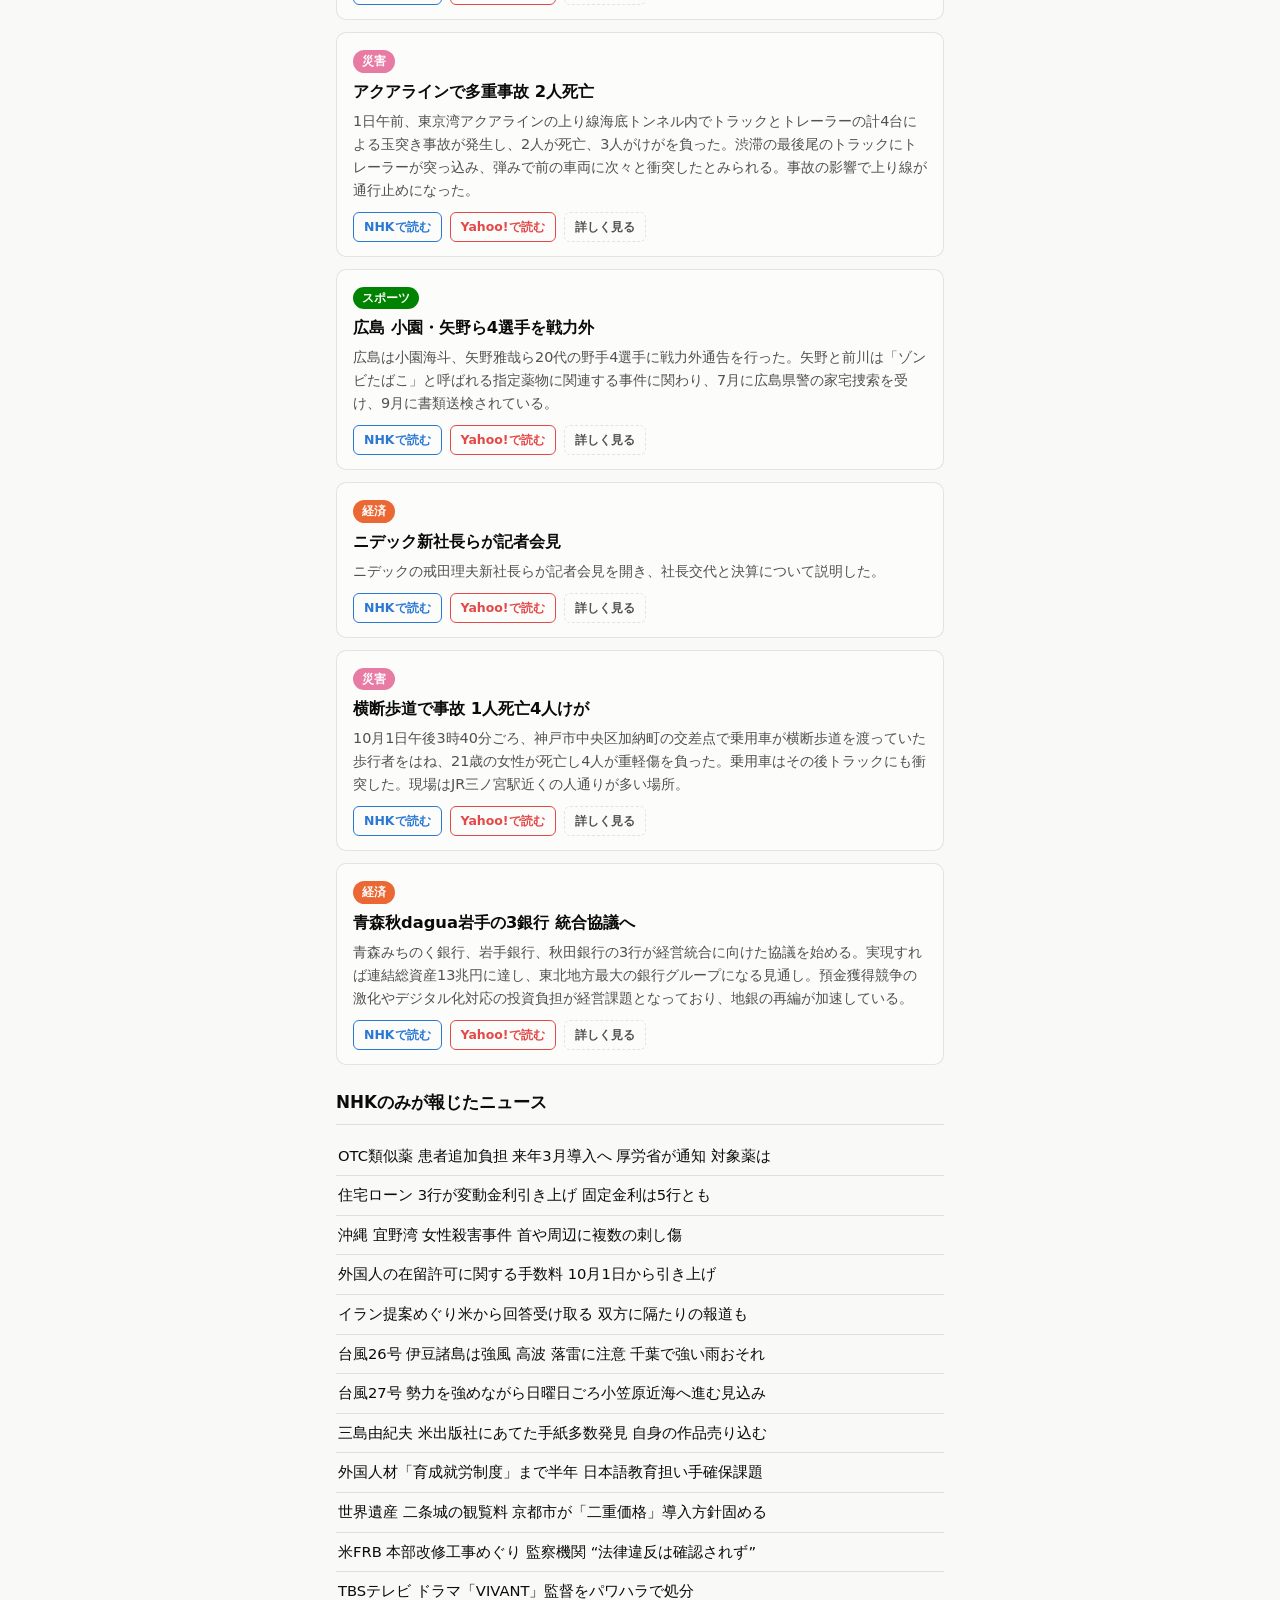
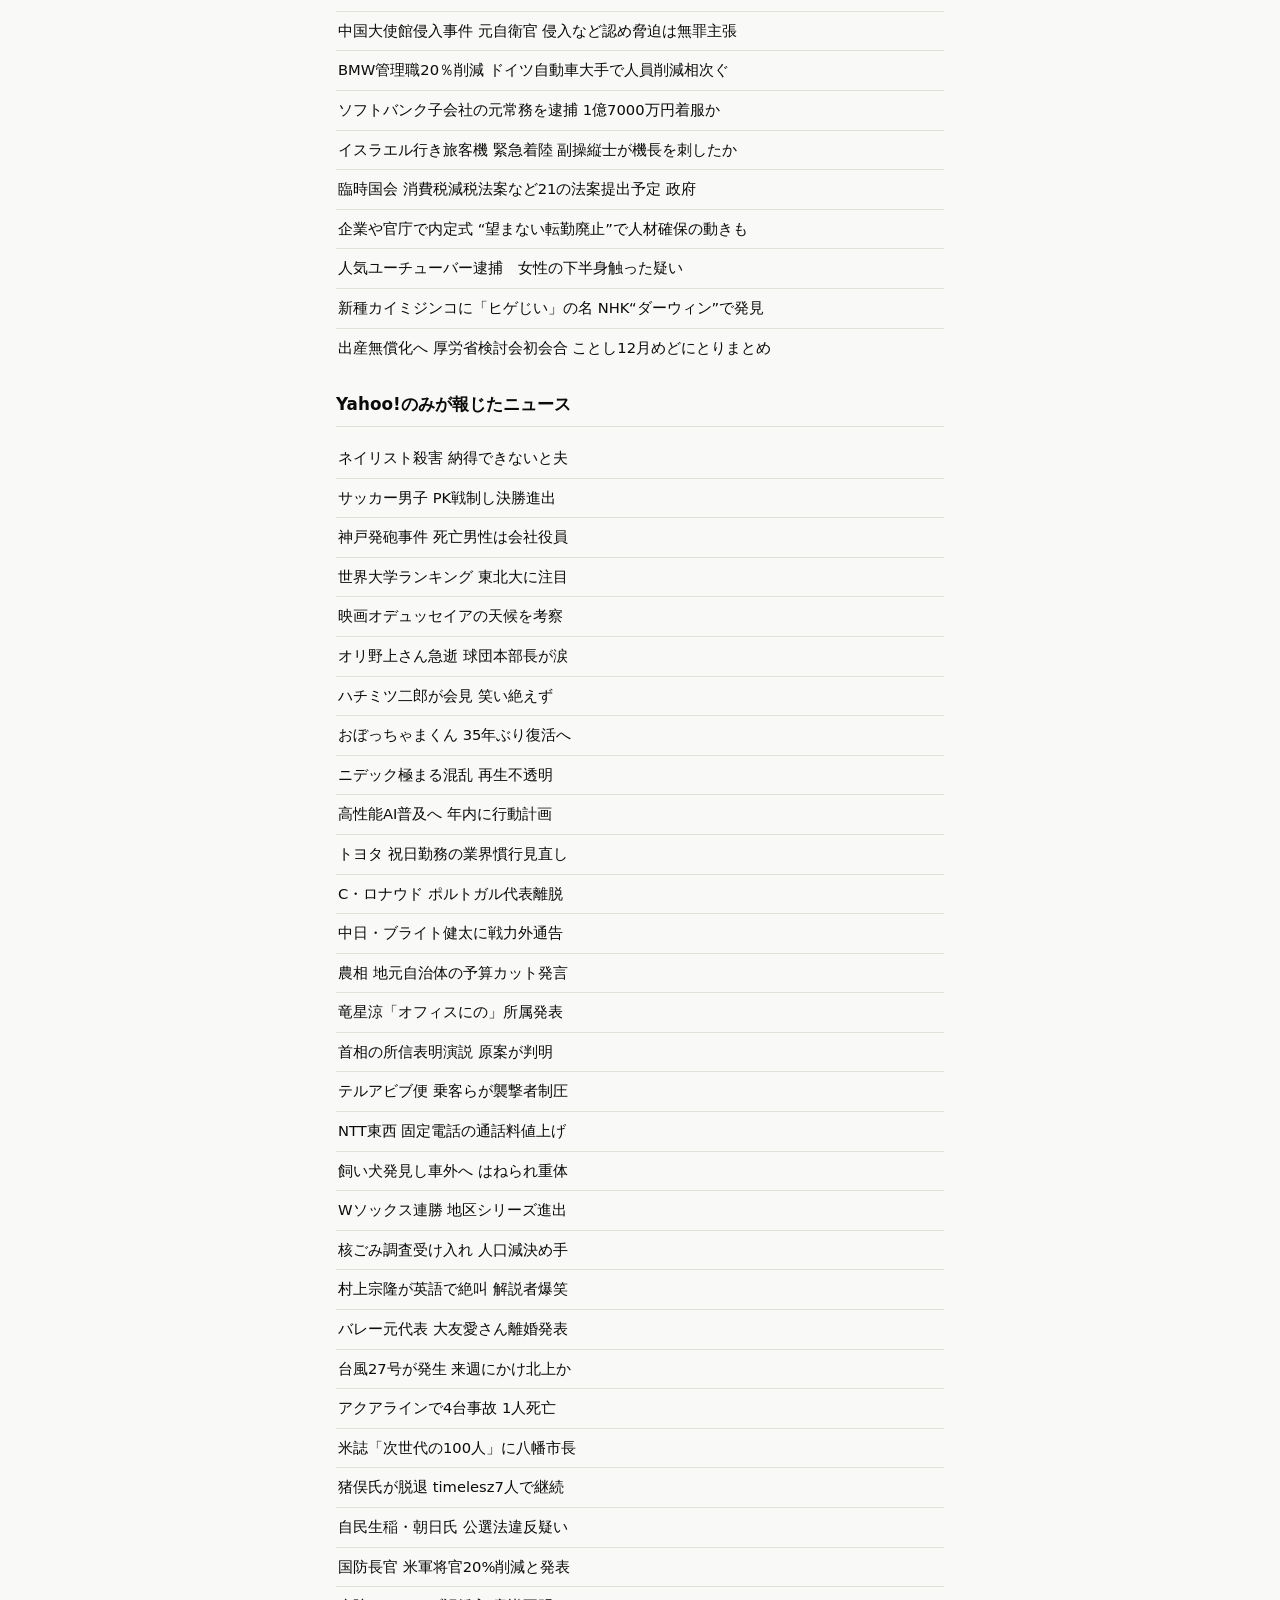
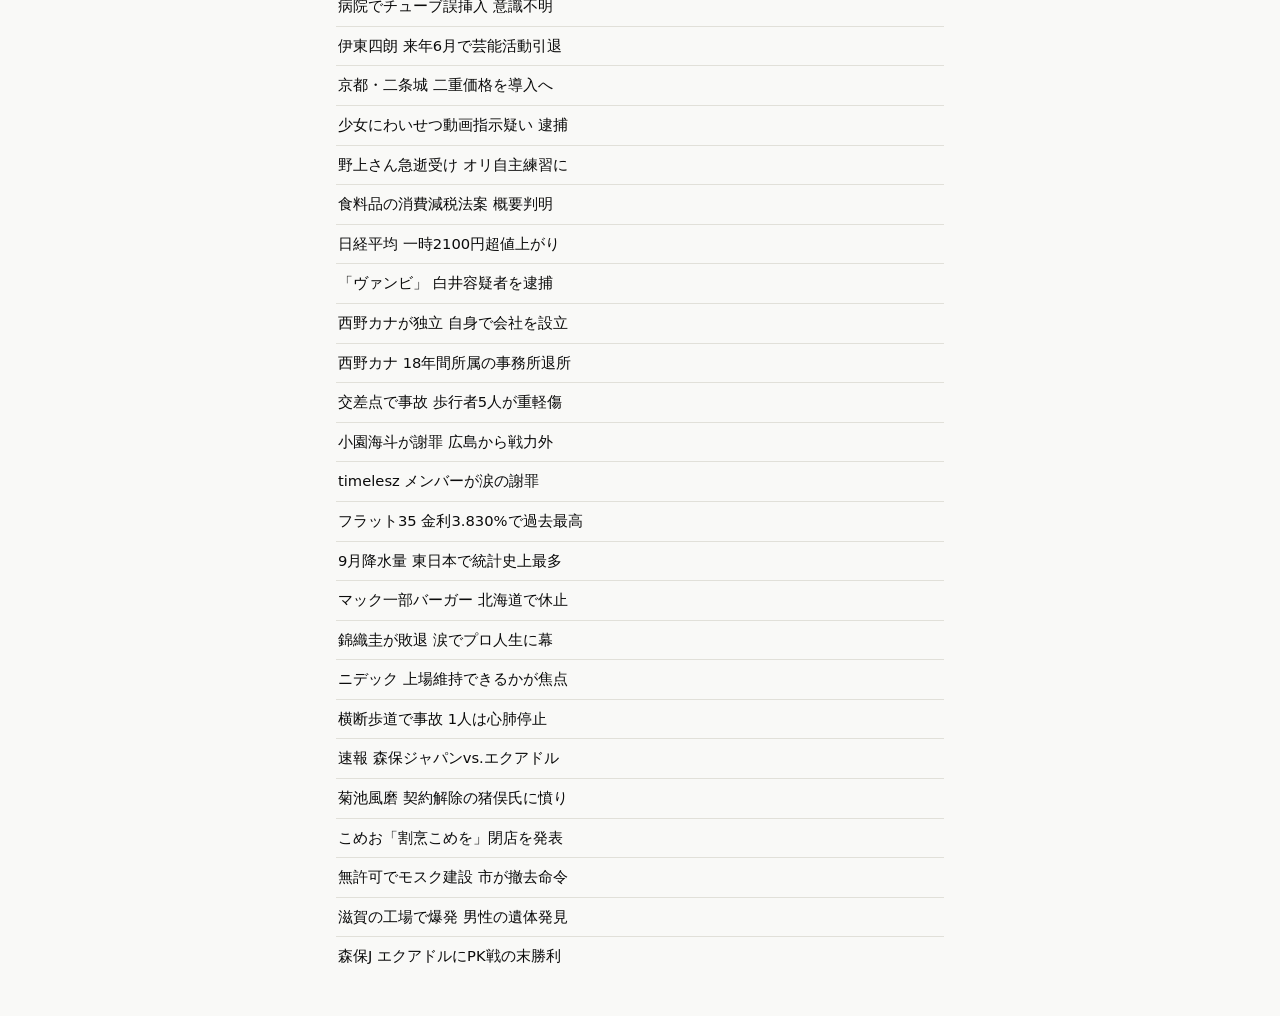
==== commit d2a9f5c9: "JPYCタブを追加(jpyc-news-v2 の recent_events.json を読み込んで表示) - 「デイリー」「JPYC」のタブ。JPYCタブには未読の新しい出来事の数をバッジで表示(1" ====
--- a/index.html
+++ b/index.html
@@ -27,7 +27,13 @@
   </div>
 </header>
 
+<nav class="tab-bar" role="tablist" aria-label="表示の切り替え">
+  <button type="button" class="tab-btn is-active" role="tab" aria-selected="true" data-tab="daily">デイリー</button>
+  <button type="button" class="tab-btn" role="tab" aria-selected="false" data-tab="jpyc">JPYC<span id="jpyc-badge" class="tab-badge" hidden></span></button>
+</nav>
+
 <main id="app">
+<div id="daily-view">
   <section id="matched-section" class="section">
     <h2 class="section-title">両ソースが報じたニュース</h2>
     <div id="matched-list" class="card-list">
@@ -48,8 +54,17 @@
       <p class="loading">読み込み中…</p>
     </div>
   </section>
+</div>
+
+<!-- JPYCタブ: jpyc-news-v2(卒業論文の研究データ)の recent_events.json を読み込むだけ。jpyc.js 参照 -->
+<div id="jpyc-view" hidden>
+  <p id="jpyc-status" class="jpyc-status"><span>JPYCの更新状況を確認中…</span></p>
+  <div id="jpyc-content"><p class="loading">読み込み中…</p></div>
+  <p class="jpyc-footer"><a id="jpyc-research-link" href="#" target="_blank" rel="noopener">研究用の集計ダッシュボードを開く →</a></p>
+</div>
 </main>
 
 <script src="app.js"></script>
+<script src="jpyc.js"></script>
 </body>
 </html>
--- a/style.css
+++ b/style.css
@@ -21,6 +21,10 @@
   /* ソースタグ: NHK=青系 / Yahoo=赤系(ユーザー指定)。カテゴリパレットのslot1・8を流用 */
   --source-nhk: #2a78d6;
   --source-yahoo: #e34948;
+
+  /* JPYCタブの未読バッジ・新着の印(アプリのテーマカラー) */
+  --accent: #0d47a1;
+  --accent-text: #ffffff;
 }
 
 @media (prefers-color-scheme: dark) {
@@ -45,6 +49,9 @@
 
     --source-nhk: #3987e5;
     --source-yahoo: #e66767;
+
+    --accent: #6f9cf0;
+    --accent-text: #0d0d0d;
   }
 }
 
@@ -219,10 +226,6 @@
   border-color: var(--source-yahoo);
 }
 
-.explain-row {
-  margin-top: 10px;
-}
-
 .explain-btn {
   font: inherit;
   font-size: 0.78rem;
@@ -266,3 +269,168 @@
 .error {
   color: var(--source-yahoo);
 }
+
+/* ------------------------------------------------------------------
+   タブ(デイリー / JPYC)
+   ------------------------------------------------------------------ */
+.tab-bar {
+  position: sticky;
+  top: 0;
+  z-index: 10;
+  display: flex;
+  max-width: 640px;
+  margin: 0 auto;
+  padding: 0 16px;
+  background: var(--page-bg);
+  border-bottom: 1px solid var(--gridline);
+}
+
+.tab-btn {
+  flex: 1;
+  display: inline-flex;
+  align-items: center;
+  justify-content: center;
+  gap: 6px;
+  font: inherit;
+  font-size: 0.95rem;
+  font-weight: 600;
+  color: var(--text-muted);
+  background: transparent;
+  border: none;
+  border-bottom: 2.5px solid transparent;
+  padding: 11px 4px 9px;
+  cursor: pointer;
+}
+
+.tab-btn.is-active {
+  color: var(--text-primary);
+  border-bottom-color: var(--accent);
+}
+
+.tab-badge {
+  min-width: 20px;
+  padding: 1px 6px;
+  border-radius: 999px;
+  font-size: 0.72rem;
+  font-weight: 700;
+  line-height: 1.5;
+  color: var(--accent-text);
+  background: var(--accent);
+}
+
+/* 日付の選択はデイリー専用 */
+body.tab-jpyc .date-picker {
+  display: none;
+}
+
+/* ------------------------------------------------------------------
+   JPYCタブ
+   ------------------------------------------------------------------ */
+.jpyc-status {
+  display: flex;
+  flex-wrap: wrap;
+  gap: 4px 12px;
+  margin: 14px 0 0;
+  font-size: 0.8rem;
+  color: var(--text-muted);
+}
+
+.jpyc-status-warn {
+  color: var(--source-yahoo);
+  font-weight: 600;
+}
+
+.jpyc-section-count {
+  margin-left: 8px;
+  font-size: 0.78rem;
+  font-weight: 600;
+  color: var(--accent);
+}
+
+.jpyc-card-header {
+  display: flex;
+  flex-wrap: wrap;
+  align-items: center;
+  gap: 6px;
+}
+
+/* JPYCのタグは色なしのラベル(デイリーのカテゴリ色と意味が混ざらないように) */
+.jpyc-tag {
+  display: inline-block;
+  font-size: 0.72rem;
+  font-weight: 600;
+  padding: 1px 8px;
+  border-radius: 999px;
+  color: var(--text-secondary);
+  border: 1px solid var(--border);
+}
+
+.jpyc-unread-dot {
+  width: 9px;
+  height: 9px;
+  border-radius: 50%;
+  background: var(--accent);
+  flex: none;
+}
+
+.jpyc-headline-link {
+  color: var(--text-primary);
+  text-decoration: none;
+}
+
+.jpyc-headline-link:active {
+  color: var(--text-secondary);
+}
+
+.jpyc-meta {
+  margin: 0;
+  font-size: 0.78rem;
+  color: var(--text-muted);
+}
+
+/* 続報: 1行にまとめ、タップで追加された記事の一覧を開く */
+.jpyc-followup > summary {
+  cursor: pointer;
+  list-style: none;
+}
+
+.jpyc-followup > summary::-webkit-details-marker {
+  display: none;
+}
+
+.jpyc-followup > summary::before {
+  content: "▸ ";
+  color: var(--text-muted);
+}
+
+.jpyc-followup[open] > summary::before {
+  content: "▾ ";
+}
+
+.jpyc-followup-count {
+  font-size: 0.8rem;
+  font-weight: 600;
+  color: var(--accent);
+}
+
+.jpyc-followup-list {
+  margin: 0 0 6px 14px;
+  border-left: 2px solid var(--gridline);
+  padding-left: 10px;
+}
+
+.jpyc-outlet {
+  display: block;
+  font-size: 0.75rem;
+  color: var(--text-muted);
+}
+
+.jpyc-footer {
+  margin: 28px 0 0;
+  text-align: center;
+  font-size: 0.85rem;
+}
+
+.jpyc-footer a {
+  color: var(--text-secondary);
+}
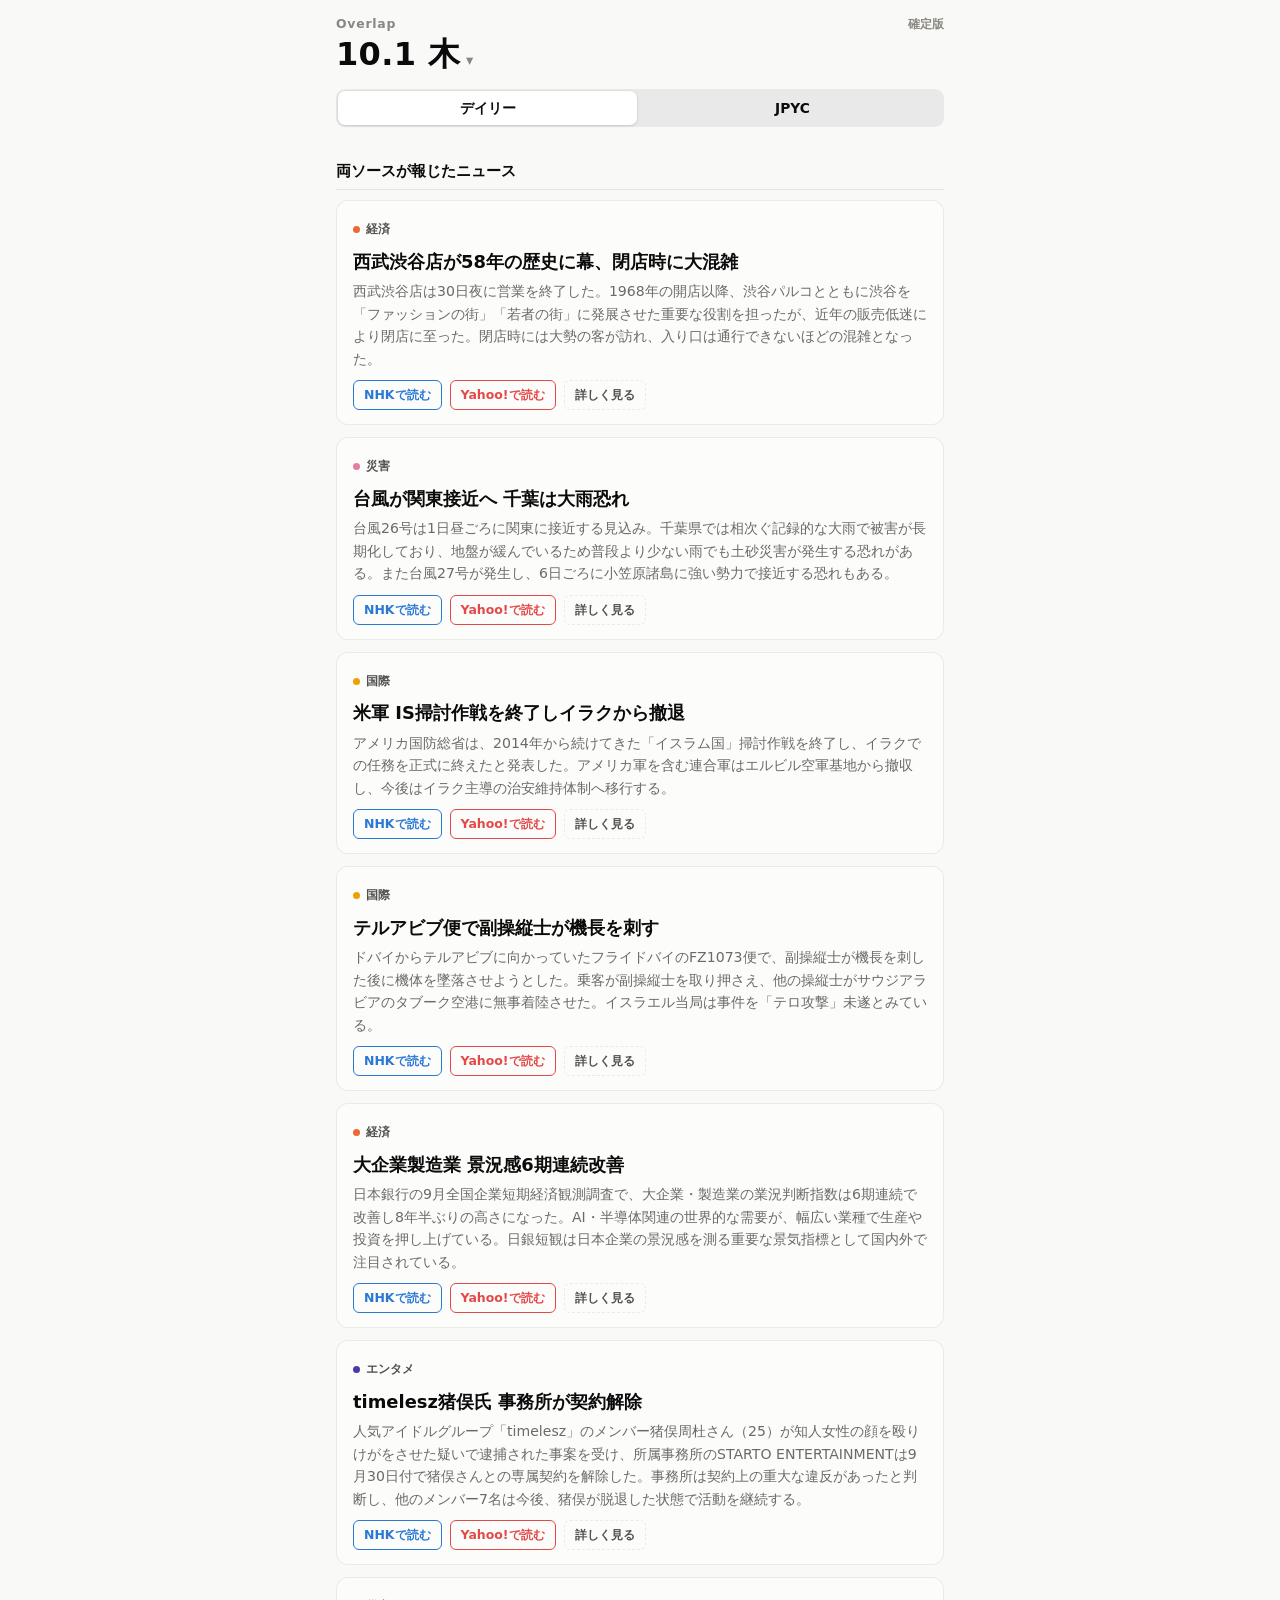
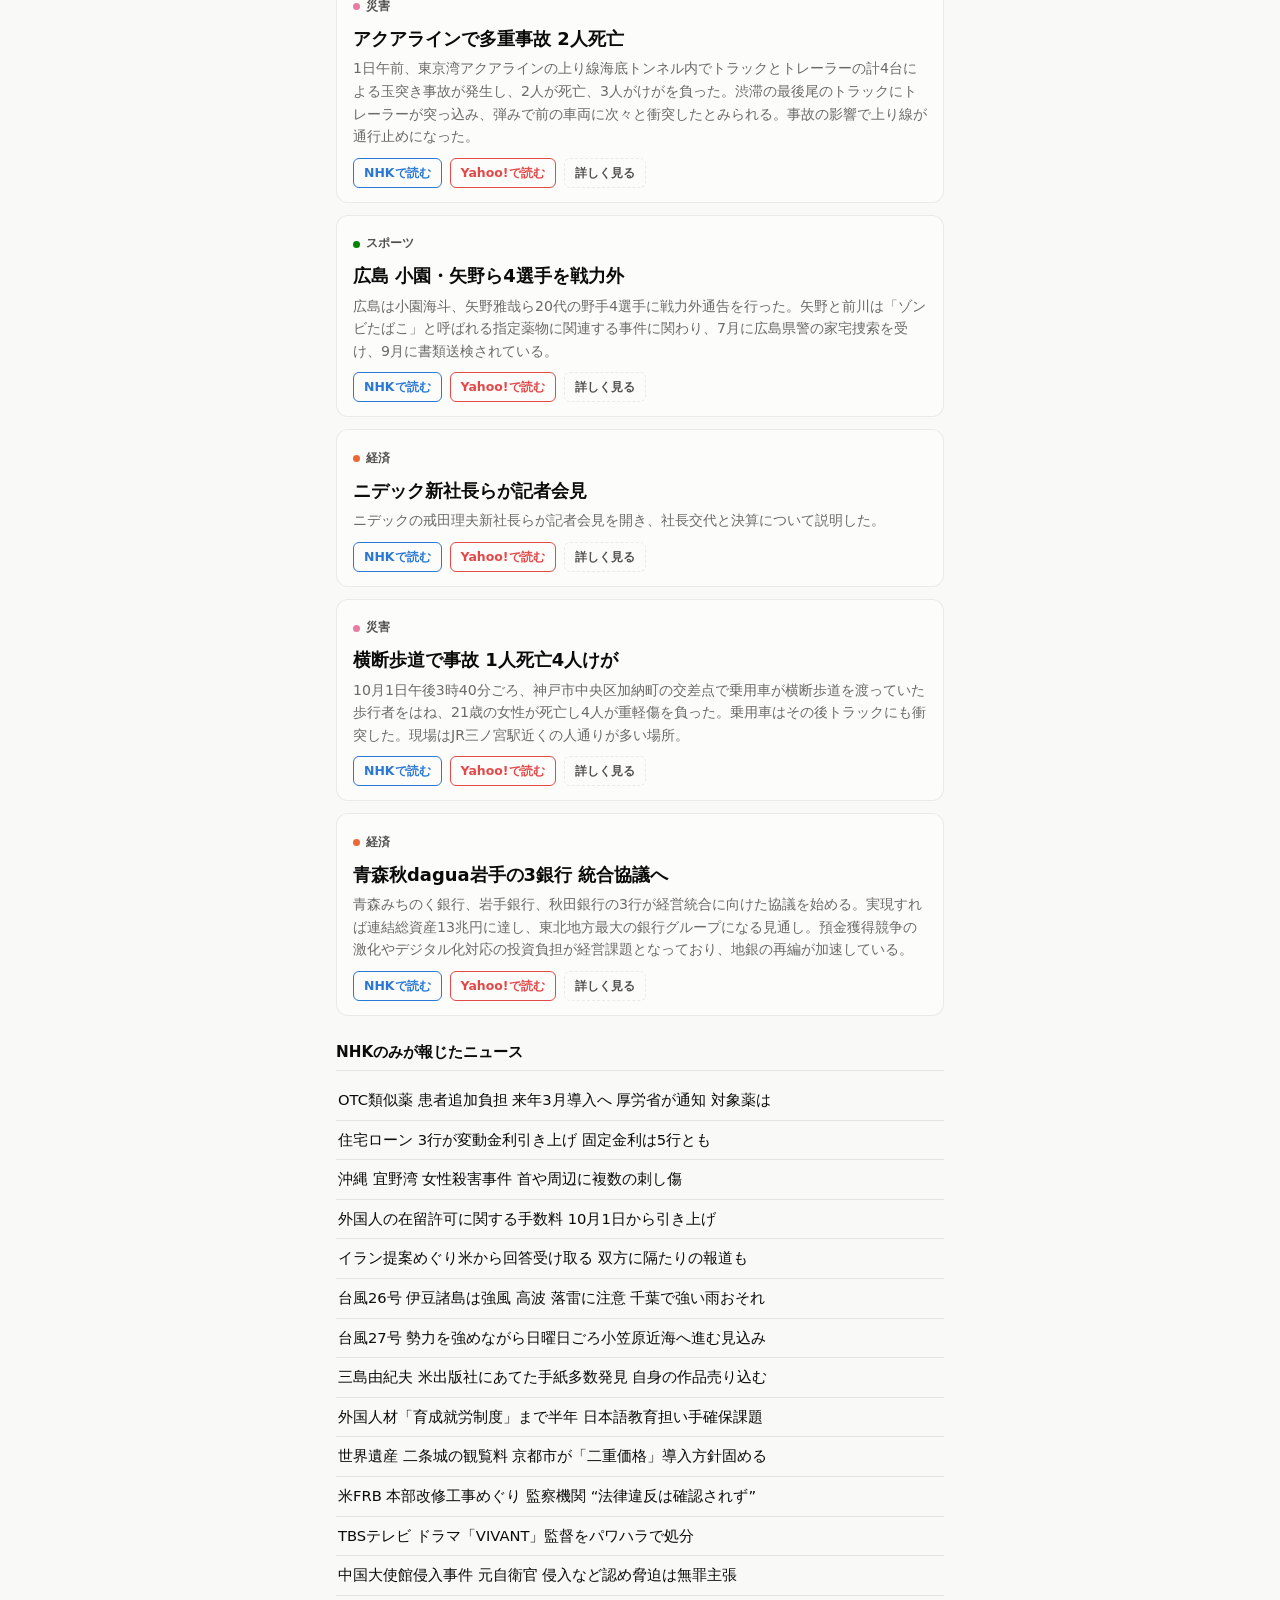
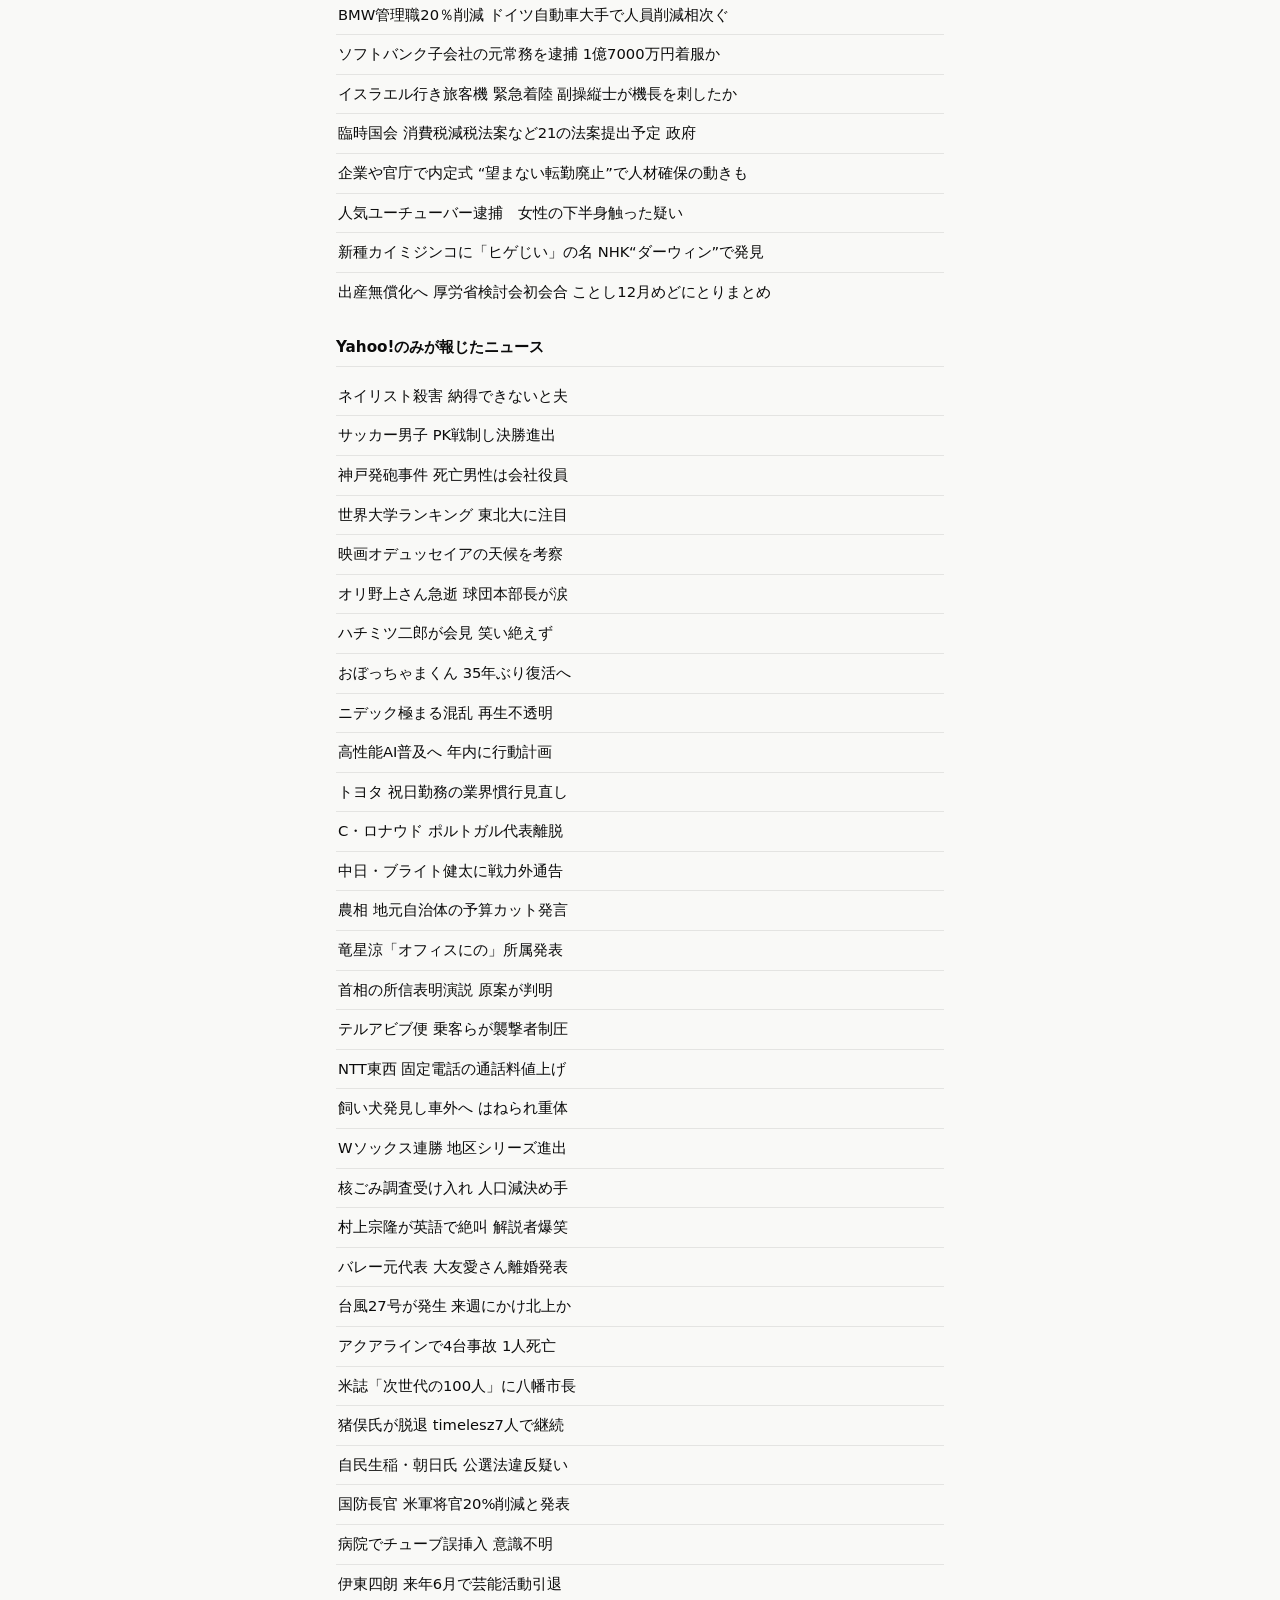
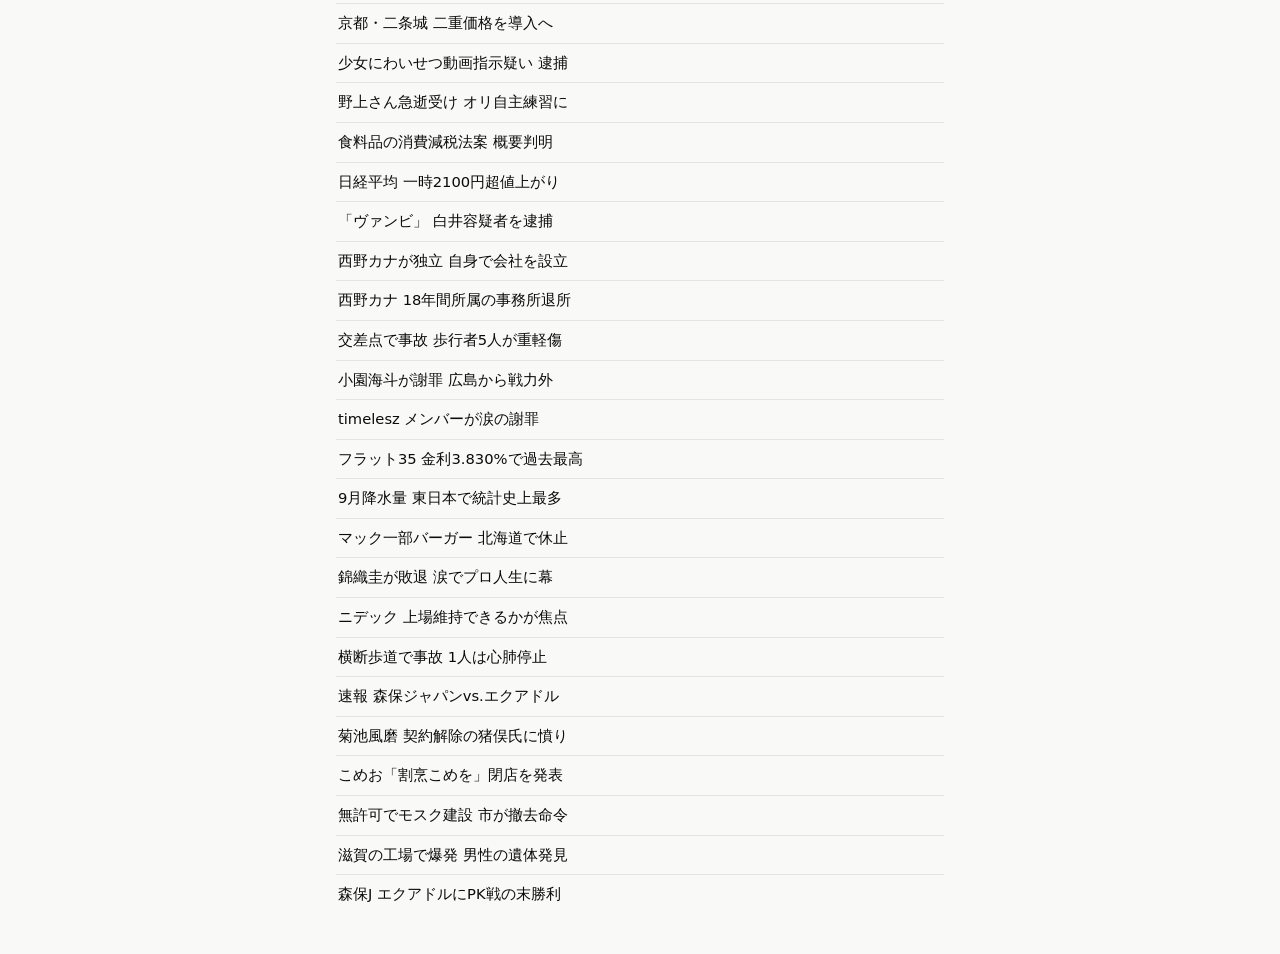
==== commit c383f894: "デザイン変更: アプリ名を Overlap にし、ヘッダー・タブ・カードの見た目を変更 - アプリ名を Overlap に(画面のタイトル、<title>、manifest の name/short_" ====
--- a/index.html
+++ b/index.html
@@ -3,7 +3,7 @@
 <head>
 <meta charset="utf-8">
 <meta name="viewport" content="width=device-width, initial-scale=1">
-<title>デイリーニュースダイジェスト</title>
+<title>Overlap</title>
 <link rel="stylesheet" href="style.css">
 
 <!-- PWA: ホーム画面追加・スタンドアロン表示・テーマカラー -->
@@ -15,16 +15,19 @@
 <link rel="apple-touch-icon" href="icons/apple-touch-icon.png?v=3">
 <meta name="apple-mobile-web-app-capable" content="yes">
 <meta name="apple-mobile-web-app-status-bar-style" content="default">
-<meta name="apple-mobile-web-app-title" content="ニュース">
+<meta name="apple-mobile-web-app-title" content="Overlap">
 </head>
 <body>
 <header class="app-header">
-  <h1>デイリーニュースダイジェスト</h1>
-  <p class="app-subtitle">NHK・Yahoo!ニュースを突き合わせた毎日のニュース要約</p>
-  <div class="date-picker">
-    <label for="date-select">日付</label>
-    <select id="date-select"></select>
+  <div class="app-topline">
+    <h1 class="app-name">Overlap</h1>
+    <span id="edition-label" class="edition-label"></span>
   </div>
+  <!-- 大きな日付をタップすると日付の選択が開く(透明の select を日付の上に重ねている) -->
+  <label class="date-picker" for="date-select">
+    <span id="date-big" class="date-big" aria-hidden="true">&nbsp;</span>
+    <select id="date-select" aria-label="日付を選ぶ"></select>
+  </label>
 </header>
 
 <nav class="tab-bar" role="tablist" aria-label="表示の切り替え">
@@ -61,6 +64,7 @@
   <p id="jpyc-status" class="jpyc-status"><span>JPYCの更新状況を確認中…</span></p>
   <div id="jpyc-content"><p class="loading">読み込み中…</p></div>
   <p class="jpyc-footer"><a id="jpyc-research-link" href="#" target="_blank" rel="noopener">研究用の集計ダッシュボードを開く →</a></p>
+  <div id="jpyc-toast" class="jpyc-toast" role="status" aria-live="polite" hidden></div>
 </div>
 </main>
 
--- a/style.css
+++ b/style.css
@@ -5,8 +5,12 @@
   --text-primary: #0b0b0b;
   --text-secondary: #52514e;
   --text-muted: #898781;
-  --border: rgba(11, 11, 11, 0.10);
+  --border: rgba(11, 11, 11, 0.07);
   --gridline: #e1e0d9;
+  --hairline: rgba(11, 11, 11, 0.09);
+  --text-tertiary: #6b6a66;
+  --segment-bg: rgba(118, 118, 128, 0.12);
+  --segment-active: #ffffff;
 
   /* カテゴリ8色(datavizスキルの検証済み既定パレット、slot 1-8をそのまま使用) */
   --cat-1: #2a78d6; /* 政治 */
@@ -35,8 +39,12 @@
     --text-primary: #ffffff;
     --text-secondary: #c3c2b7;
     --text-muted: #898781;
-    --border: rgba(255, 255, 255, 0.10);
+    --border: rgba(255, 255, 255, 0.08);
     --gridline: #2c2c2a;
+    --hairline: rgba(255, 255, 255, 0.10);
+    --text-tertiary: #a9a89f;
+    --segment-bg: rgba(118, 118, 128, 0.24);
+    --segment-active: #3a3a3c;
 
     --cat-1: #3987e5;
     --cat-2: #d95926;
@@ -59,50 +67,81 @@
   box-sizing: border-box;
 }
 
+/* 日本語の見出しはプロポーショナルにして字間を詰める */
+.app-name,
+.date-big,
+.section-title,
+.headline,
+.brief-link {
+  font-feature-settings: "palt";
+}
+
 body {
   margin: 0;
-  font-family: system-ui, -apple-system, "Segoe UI", sans-serif;
+  /* iPhoneではヒラギノ(system-ui と同じ)。Windowsの system-ui(Yu Gothic UI)は palt で字が重なるため、
+     日本語フォントを明示する */
+  font-family: -apple-system, "Hiragino Sans", "Hiragino Kaku Gothic ProN", "Noto Sans JP", "Yu Gothic", "YuGothic", Meiryo, system-ui, sans-serif;
   background: var(--page-bg);
   color: var(--text-primary);
   line-height: 1.6;
 }
 
 .app-header {
-  padding: 20px 16px 16px;
+  padding: 14px 16px 10px;
   max-width: 640px;
   margin: 0 auto;
 }
 
-.app-header h1 {
-  font-size: 1.4rem;
-  margin: 0 0 4px;
-}
-
-.app-subtitle {
-  margin: 0 0 12px;
-  color: var(--text-secondary);
-  font-size: 0.85rem;
-}
-
+.app-topline {
+  display: flex;
+  align-items: center;
+  justify-content: space-between;
+}
+
+.app-name {
+  margin: 0;
+  font-size: 0.78rem;
+  font-weight: 600;
+  letter-spacing: 0.06em;
+  color: var(--text-muted);
+}
+
+.edition-label {
+  font-size: 0.72rem;
+  font-weight: 600;
+  color: var(--text-muted);
+}
+
+/* 大きな日付の上に透明の select を重ね、タップで日付の選択が開くようにする */
 .date-picker {
-  display: flex;
-  align-items: center;
-  gap: 8px;
-}
-
-.date-picker label {
-  font-size: 0.82rem;
-  color: var(--text-secondary);
+  position: relative;
+  display: inline-flex;
+  align-items: baseline;
+  gap: 6px;
+  margin-top: 2px;
+  cursor: pointer;
+}
+
+.date-big {
+  font-size: 2rem;
+  font-weight: 700;
+  line-height: 1.15;
+  letter-spacing: 0.01em;
+}
+
+.date-picker::after {
+  content: "▾";
+  font-size: 0.9rem;
+  color: var(--text-muted);
 }
 
 .date-picker select {
-  font: inherit;
-  font-size: 0.88rem;
-  color: var(--text-primary);
-  background: var(--surface);
-  border: 1px solid var(--border);
-  border-radius: 6px;
-  padding: 5px 8px;
+  position: absolute;
+  inset: 0;
+  width: 100%;
+  opacity: 0;
+  font-size: 16px; /* iOSで選択時に拡大されないように */
+  cursor: pointer;
 }
 
 #app {
@@ -116,10 +155,10 @@
 }
 
 .section-title {
-  font-size: 1.05rem;
-  margin: 0 0 12px;
-  padding-bottom: 8px;
-  border-bottom: 1px solid var(--gridline);
+  font-size: 0.95rem;
+  margin: 0 0 10px;
+  padding-bottom: 6px;
+  border-bottom: 0.5px solid var(--hairline);
 }
 
 .card-list {
@@ -136,8 +175,9 @@
   flex-direction: column;
 }
 
+/* 片方だけの記事の一覧: 細い区切り線だけ */
 .brief-item {
-  border-bottom: 1px solid var(--gridline);
+  border-bottom: 0.5px solid var(--hairline);
 }
 
 .brief-item:last-child {
@@ -159,8 +199,8 @@
 
 .news-card {
   background: var(--surface);
-  border: 1px solid var(--border);
-  border-radius: 10px;
+  border: 0.5px solid var(--border);
+  border-radius: 12px;
   padding: 14px 16px;
 }
 
@@ -169,33 +209,42 @@
 }
 
 .category-badge {
-  display: inline-block;
-  font-size: 0.72rem;
-  font-weight: 600;
-  padding: 2px 9px;
-  border-radius: 999px;
-  color: #fff;
-}
-
-.cat-1 { background: var(--cat-1); }
-.cat-2 { background: var(--cat-2); }
-.cat-3 { background: var(--cat-3); }
-.cat-4 { background: var(--cat-4); }
-.cat-5 { background: var(--cat-5); }
-.cat-6 { background: var(--cat-6); }
-.cat-7 { background: var(--cat-7); }
-.cat-8 { background: var(--cat-8); }
+  display: inline-flex;
+  align-items: center;
+  gap: 6px;
+  font-size: 0.75rem;
+  font-weight: 600;
+  color: var(--text-secondary);
+}
+
+.category-badge::before {
+  content: "";
+  width: 7px;
+  height: 7px;
+  border-radius: 50%;
+  background: var(--dot, var(--text-muted));
+}
+
+.cat-1 { --dot: var(--cat-1); }
+.cat-2 { --dot: var(--cat-2); }
+.cat-3 { --dot: var(--cat-3); }
+.cat-4 { --dot: var(--cat-4); }
+.cat-5 { --dot: var(--cat-5); }
+.cat-6 { --dot: var(--cat-6); }
+.cat-7 { --dot: var(--cat-7); }
+.cat-8 { --dot: var(--cat-8); }
 
 .headline {
-  font-size: 1.02rem;
+  font-size: 1.12rem;
+  font-weight: 700;
   margin: 0 0 6px;
-  line-height: 1.4;
+  line-height: 1.42;
 }
 
 .summary {
   margin: 0 0 10px;
-  color: var(--text-secondary);
-  font-size: 0.9rem;
+  color: var(--text-tertiary);
+  font-size: 0.88rem;
 }
 
 .source-links {
@@ -277,12 +326,25 @@
   position: sticky;
   top: 0;
   z-index: 10;
-  display: flex;
   max-width: 640px;
   margin: 0 auto;
-  padding: 0 16px;
+  padding: 6px 16px 8px;
   background: var(--page-bg);
-  border-bottom: 1px solid var(--gridline);
+}
+
+.tab-bar::before {
+  content: "";
+  position: absolute;
+  inset: 6px 16px 8px;
+  border-radius: 9px;
+  background: var(--segment-bg);
+  z-index: -1;
+}
+
+.tab-bar {
+  display: flex;
+  gap: 2px;
+  isolation: isolate;
 }
 
 .tab-btn {
@@ -291,34 +353,36 @@
   align-items: center;
   justify-content: center;
   gap: 6px;
+  margin: 2px;
+  padding: 6px 4px;
   font: inherit;
-  font-size: 0.95rem;
-  font-weight: 600;
-  color: var(--text-muted);
+  font-size: 0.86rem;
+  font-weight: 600;
+  color: var(--text-primary);
   background: transparent;
   border: none;
-  border-bottom: 2.5px solid transparent;
-  padding: 11px 4px 9px;
+  border-radius: 7px;
   cursor: pointer;
 }
 
 .tab-btn.is-active {
-  color: var(--text-primary);
-  border-bottom-color: var(--accent);
+  background: var(--segment-active);
+  box-shadow: 0 1px 3px rgba(0, 0, 0, 0.12), 0 0 0 0.5px rgba(0, 0, 0, 0.04);
 }
 
 .tab-badge {
-  min-width: 20px;
-  padding: 1px 6px;
+  min-width: 18px;
+  padding: 0 5px;
   border-radius: 999px;
-  font-size: 0.72rem;
+  font-size: 0.68rem;
   font-weight: 700;
-  line-height: 1.5;
+  line-height: 1.6;
   color: var(--accent-text);
   background: var(--accent);
 }
 
-/* 日付の選択はデイリー専用 */
+/* 日付と版はデイリー専用 */
+body.tab-jpyc .edition-label,
 body.tab-jpyc .date-picker {
   display: none;
 }
@@ -349,8 +413,14 @@
 
 .jpyc-card-header {
   display: flex;
+  align-items: flex-start;
+  justify-content: space-between;
+  gap: 10px;
+}
+
+.jpyc-tags {
+  display: flex;
   flex-wrap: wrap;
-  align-items: center;
   gap: 6px;
 }
 
@@ -365,12 +435,143 @@
   border: 1px solid var(--border);
 }
 
-.jpyc-unread-dot {
-  width: 9px;
-  height: 9px;
+/* 既読にするチェック。押しやすいよう44px四方を確保する */
+.jpyc-check {
+  flex: none;
+  width: 44px;
+  height: 44px;
+  margin: -10px -10px 0 0;
+  display: inline-flex;
+  align-items: center;
+  justify-content: center;
+  font: inherit;
+  font-size: 1.05rem;
+  font-weight: 700;
+  color: var(--text-muted);
+  background: transparent;
+  border: none;
+  cursor: pointer;
+  position: relative;
+  isolation: isolate; /* 丸を✓の後ろ・カードの前に描くため */
+}
+
+.jpyc-check::before {
+  content: "";
+  position: absolute;
+  z-index: -1;
+  width: 28px;
+  height: 28px;
   border-radius: 50%;
+  border: 1.5px solid var(--border);
+}
+
+.jpyc-check:active::before {
+  background: var(--gridline);
+}
+
+.jpyc-check.is-checked {
+  color: var(--accent-text);
+}
+
+.jpyc-check.is-checked::before {
   background: var(--accent);
-  flex: none;
+  border-color: var(--accent);
+}
+
+.jpyc-check-small {
+  margin: 0;
+}
+
+.jpyc-section-head {
+  display: flex;
+  align-items: baseline;
+  justify-content: space-between;
+  gap: 8px;
+}
+
+.jpyc-text-btn {
+  font: inherit;
+  font-size: 0.8rem;
+  font-weight: 600;
+  color: var(--accent);
+  background: transparent;
+  border: none;
+  padding: 6px 0 6px 8px;
+  cursor: pointer;
+}
+
+.jpyc-followup-row,
+.jpyc-read-row {
+  display: flex;
+  align-items: flex-start;
+  gap: 4px;
+}
+
+.jpyc-followup-row > details,
+.jpyc-read-link {
+  flex: 1;
+  min-width: 0;
+}
+
+.jpyc-read-section > summary {
+  cursor: pointer;
+  list-style: none;
+}
+
+.jpyc-read-section > summary::-webkit-details-marker {
+  display: none;
+}
+
+.jpyc-read-section > summary::before {
+  content: "▸ ";
+  color: var(--text-muted);
+}
+
+.jpyc-read-section[open] > summary::before {
+  content: "▾ ";
+}
+
+.jpyc-read-link {
+  color: var(--text-secondary);
+}
+
+.jpyc-empty {
+  margin-top: 24px;
+}
+
+/* 「元に戻す」の表示。画面下に数秒だけ出す */
+.jpyc-toast {
+  position: fixed;
+  left: 50%;
+  bottom: calc(16px + env(safe-area-inset-bottom, 0px));
+  transform: translateX(-50%);
+  z-index: 20;
+  display: flex;
+  align-items: center;
+  gap: 14px;
+  max-width: calc(100% - 32px);
+  padding: 10px 14px;
+  border-radius: 10px;
+  font-size: 0.88rem;
+  color: var(--page-bg);
+  background: var(--text-primary);
+  box-shadow: 0 4px 16px rgba(0, 0, 0, 0.18);
+}
+
+/* display:flex が hidden 属性より優先されて空の帯が出るのを防ぐ */
+.jpyc-toast[hidden] {
+  display: none;
+}
+
+.jpyc-undo-btn {
+  font: inherit;
+  font-weight: 700;
+  color: var(--accent-text);
+  background: var(--accent);
+  border: none;
+  border-radius: 6px;
+  padding: 5px 10px;
+  cursor: pointer;
 }
 
 .jpyc-headline-link {
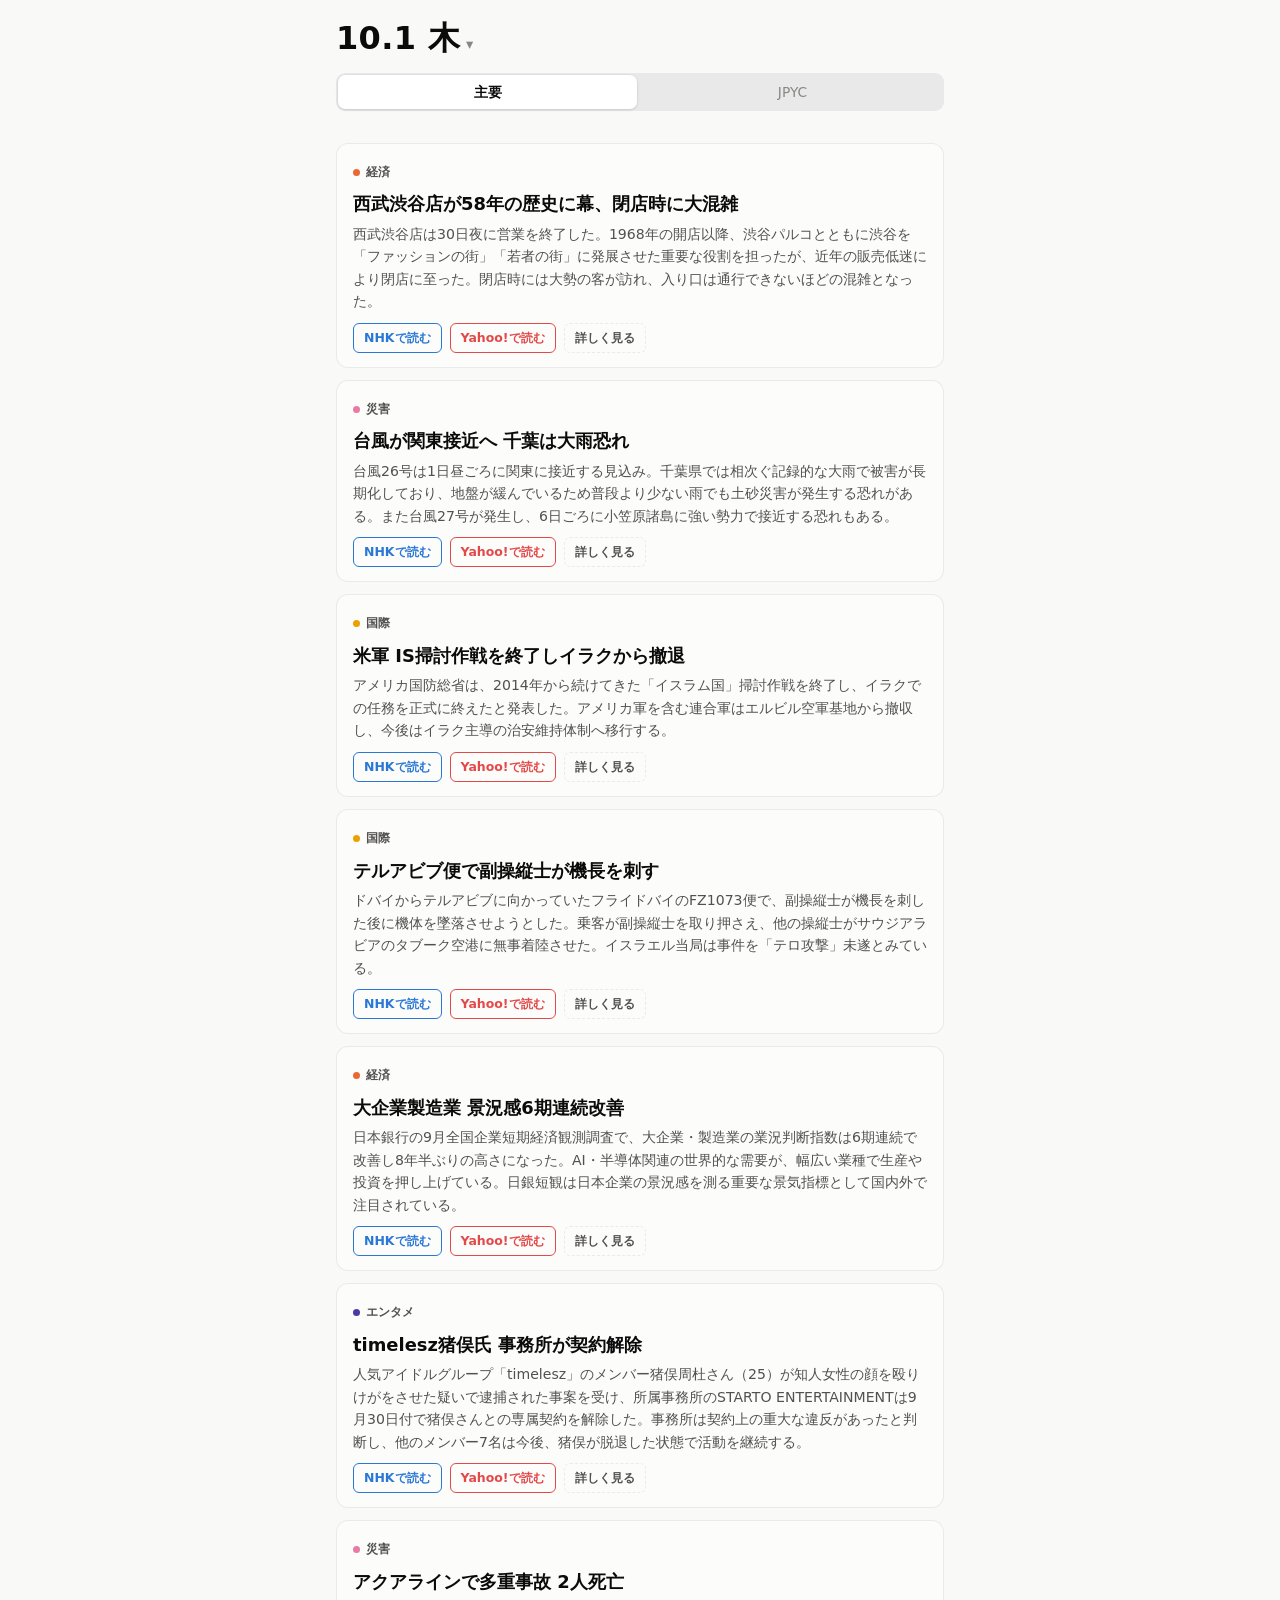
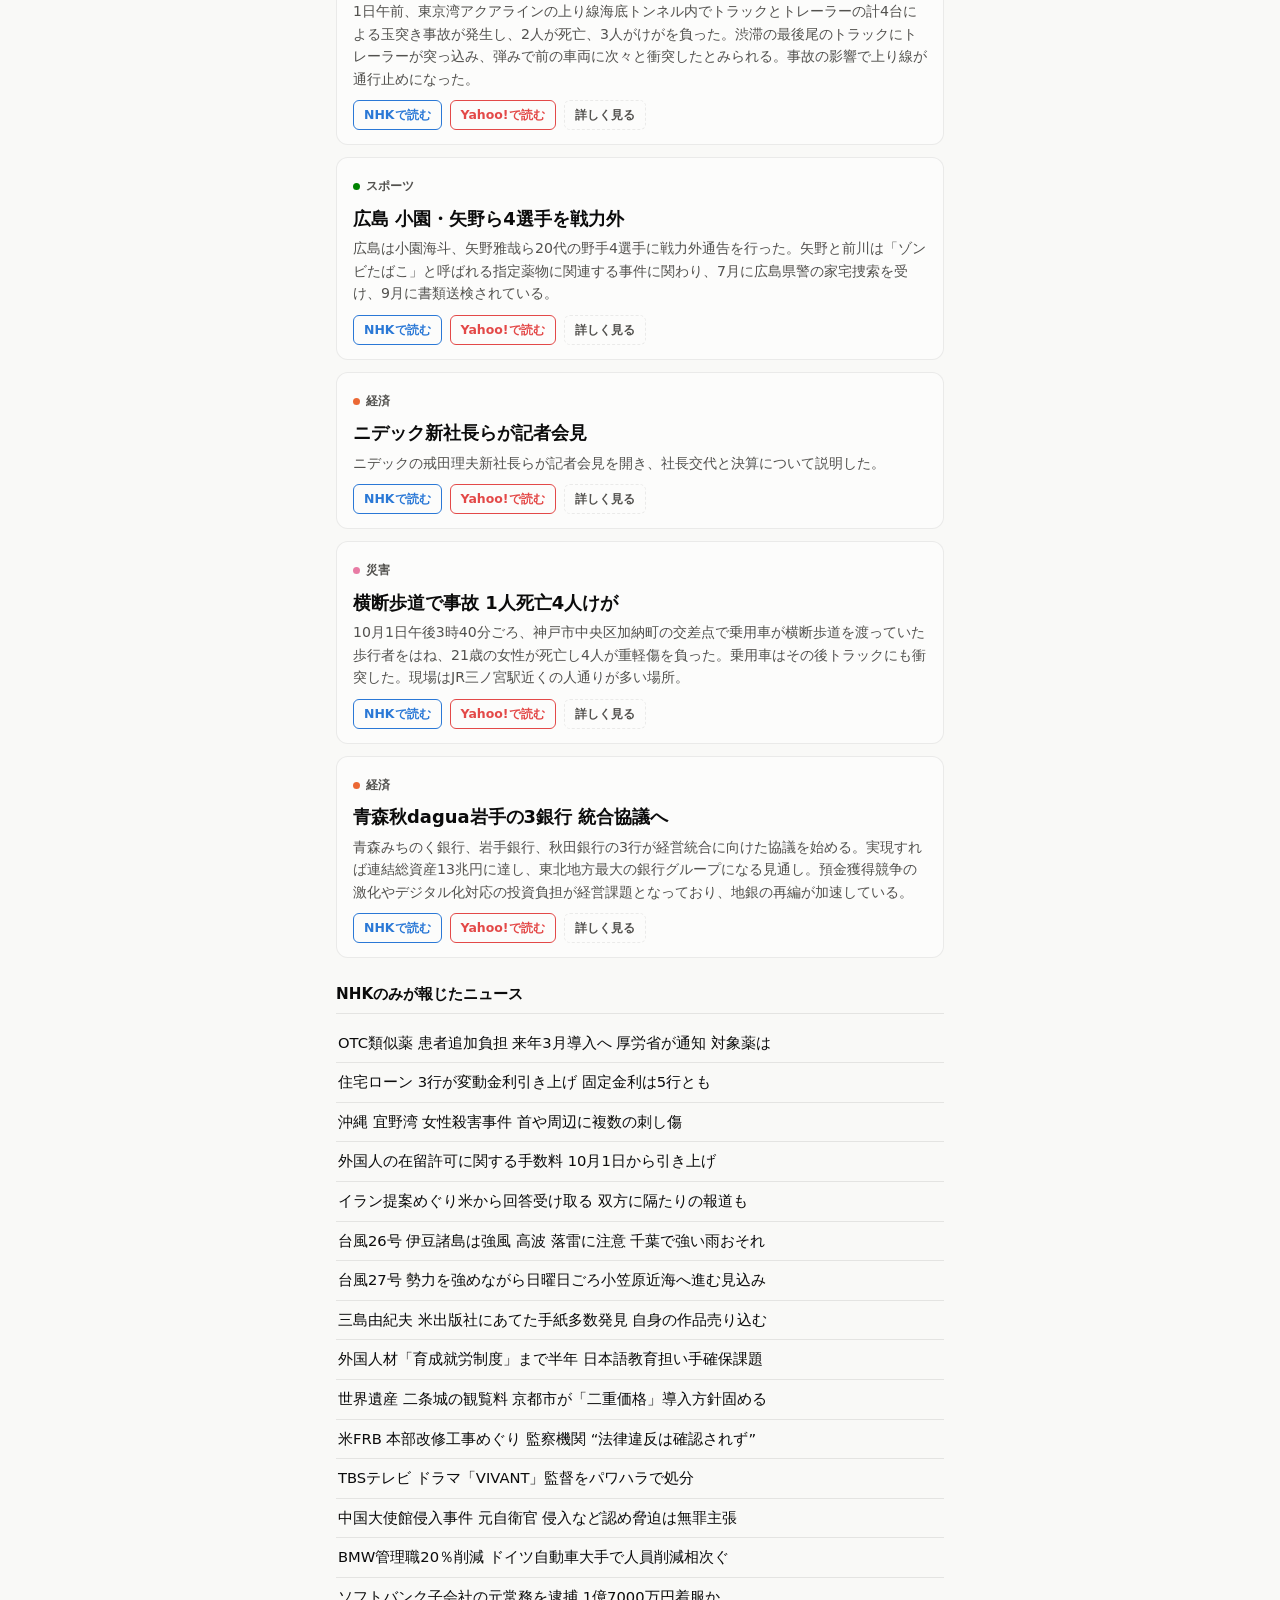
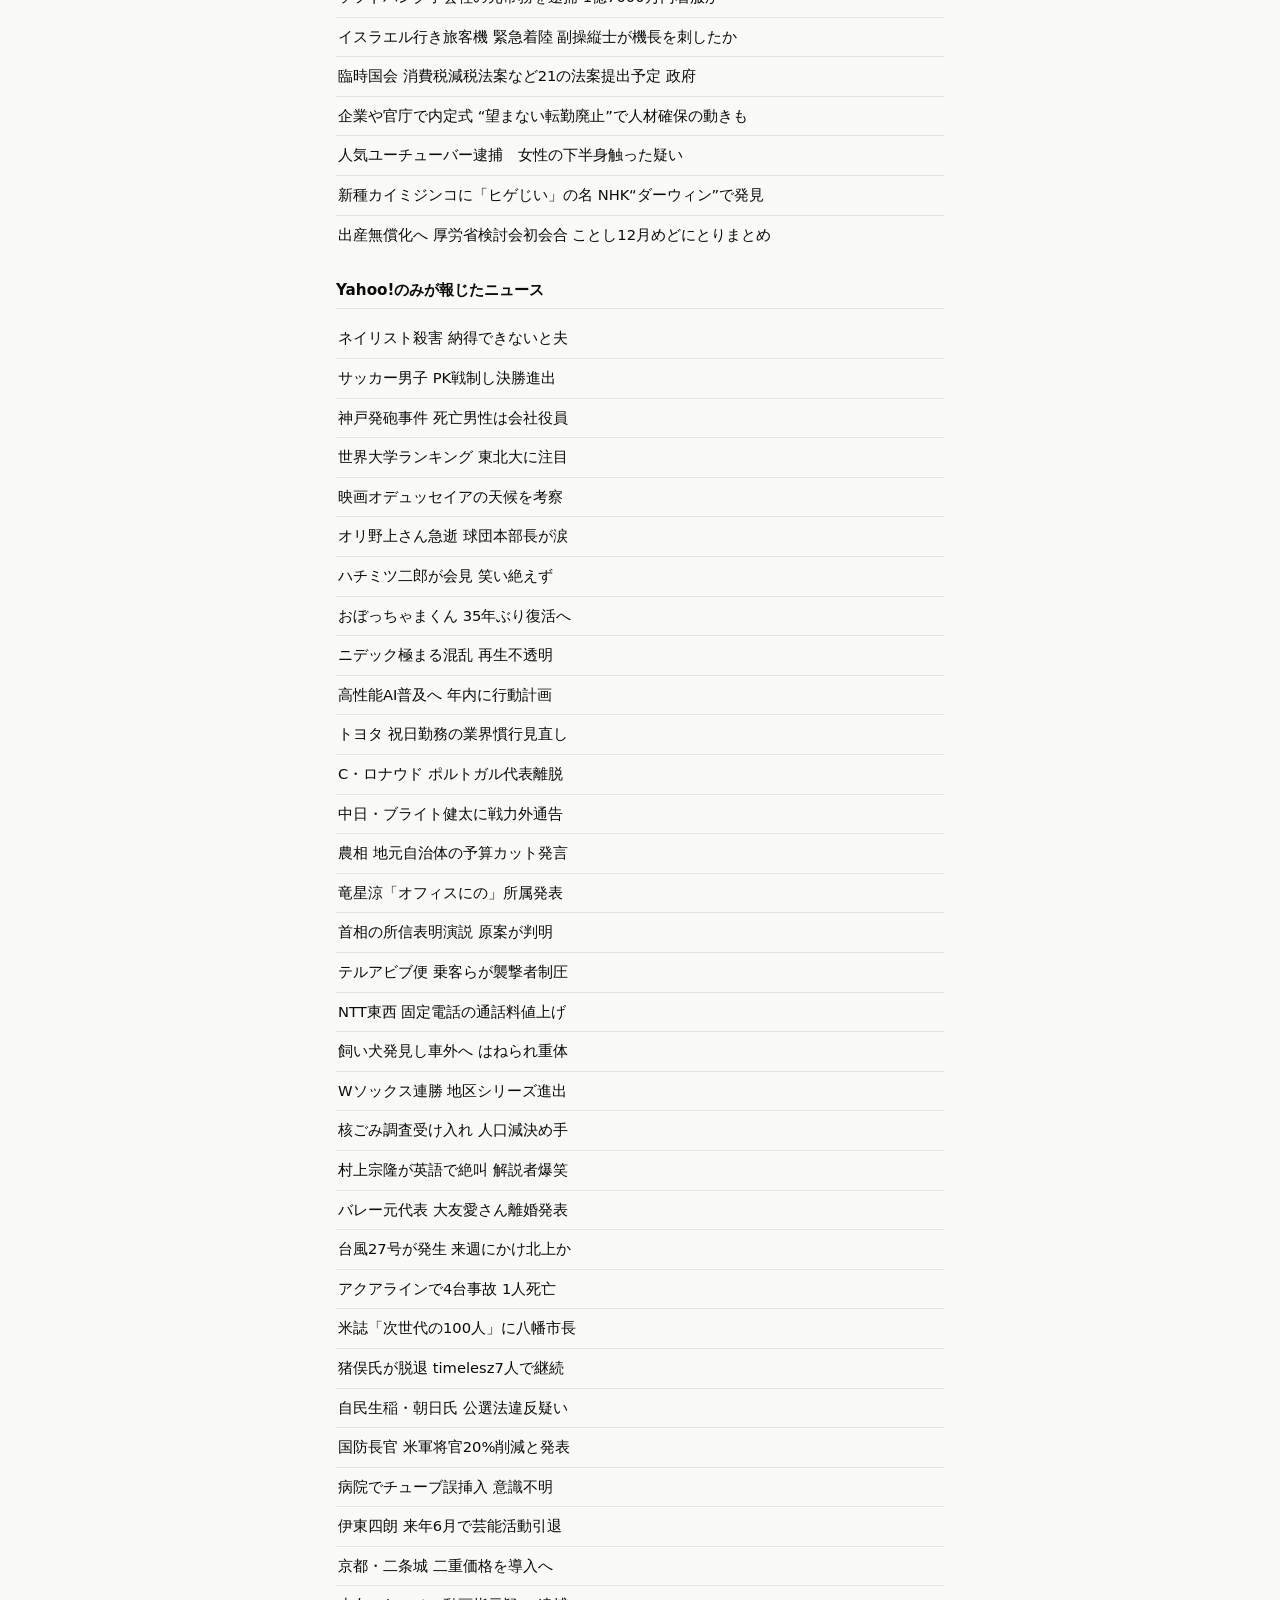
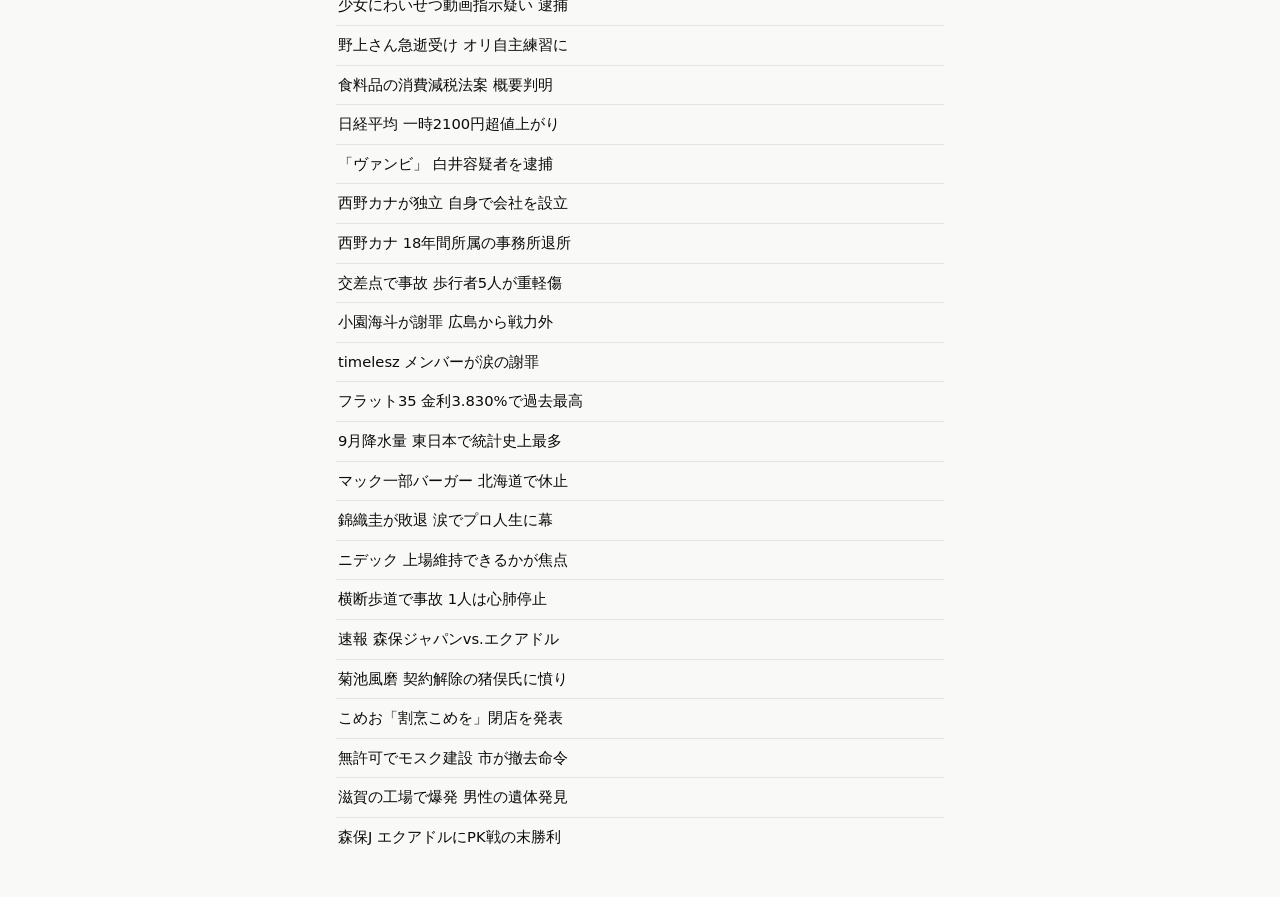
==== commit 73b30a04: "デザイン変更: ヘッダーを日付だけにし、タブ名を「主要」に、タブと要約の見やすさを調整 - ヘッダーの「Overlap」の文字と右上の版(昼版・確定版)を削除。大きな日付だけにする   (アプリ名は " ====
--- a/index.html
+++ b/index.html
@@ -19,10 +19,6 @@
 </head>
 <body>
 <header class="app-header">
-  <div class="app-topline">
-    <h1 class="app-name">Overlap</h1>
-    <span id="edition-label" class="edition-label"></span>
-  </div>
   <!-- 大きな日付をタップすると日付の選択が開く(透明の select を日付の上に重ねている) -->
   <label class="date-picker" for="date-select">
     <span id="date-big" class="date-big" aria-hidden="true">&nbsp;</span>
@@ -31,14 +27,13 @@
 </header>
 
 <nav class="tab-bar" role="tablist" aria-label="表示の切り替え">
-  <button type="button" class="tab-btn is-active" role="tab" aria-selected="true" data-tab="daily">デイリー</button>
+  <button type="button" class="tab-btn is-active" role="tab" aria-selected="true" data-tab="daily">主要</button>
   <button type="button" class="tab-btn" role="tab" aria-selected="false" data-tab="jpyc">JPYC<span id="jpyc-badge" class="tab-badge" hidden></span></button>
 </nav>
 
 <main id="app">
 <div id="daily-view">
   <section id="matched-section" class="section">
-    <h2 class="section-title">両ソースが報じたニュース</h2>
     <div id="matched-list" class="card-list">
       <p class="loading">読み込み中…</p>
     </div>
--- a/style.css
+++ b/style.css
@@ -68,7 +68,6 @@
 }
 
 /* 日本語の見出しはプロポーショナルにして字間を詰める */
-.app-name,
 .date-big,
 .section-title,
 .headline,
@@ -87,29 +86,9 @@
 }
 
 .app-header {
-  padding: 14px 16px 10px;
+  padding: 18px 16px 10px;
   max-width: 640px;
   margin: 0 auto;
-}
-
-.app-topline {
-  display: flex;
-  align-items: center;
-  justify-content: space-between;
-}
-
-.app-name {
-  margin: 0;
-  font-size: 0.78rem;
-  font-weight: 600;
-  letter-spacing: 0.06em;
-  color: var(--text-muted);
-}
-
-.edition-label {
-  font-size: 0.72rem;
-  font-weight: 600;
-  color: var(--text-muted);
 }
 
 /* 大きな日付の上に透明の select を重ね、タップで日付の選択が開くようにする */
@@ -243,7 +222,7 @@
 
 .summary {
   margin: 0 0 10px;
-  color: var(--text-tertiary);
+  color: var(--text-secondary);
   font-size: 0.88rem;
 }
 
@@ -320,7 +299,7 @@
 }
 
 /* ------------------------------------------------------------------
-   タブ(デイリー / JPYC)
+   タブ(主要 / JPYC)
    ------------------------------------------------------------------ */
 .tab-bar {
   position: sticky;
@@ -357,8 +336,8 @@
   padding: 6px 4px;
   font: inherit;
   font-size: 0.86rem;
-  font-weight: 600;
-  color: var(--text-primary);
+  font-weight: 500;
+  color: var(--text-muted); /* 選んでいないタブは薄く */
   background: transparent;
   border: none;
   border-radius: 7px;
@@ -366,6 +345,8 @@
 }
 
 .tab-btn.is-active {
+  font-weight: 700;
+  color: var(--text-primary);
   background: var(--segment-active);
   box-shadow: 0 1px 3px rgba(0, 0, 0, 0.12), 0 0 0 0.5px rgba(0, 0, 0, 0.04);
 }
@@ -381,9 +362,8 @@
   background: var(--accent);
 }
 
-/* 日付と版はデイリー専用 */
-body.tab-jpyc .edition-label,
-body.tab-jpyc .date-picker {
+/* 日付と版は主要のタブ専用。JPYCのタブではヘッダーごと隠し、タブを画面の上に寄せる */
+body.tab-jpyc .app-header {
   display: none;
 }
 
@@ -424,7 +404,7 @@
   gap: 6px;
 }
 
-/* JPYCのタグは色なしのラベル(デイリーのカテゴリ色と意味が混ざらないように) */
+/* JPYCのタグは色なしのラベル(主要のタブのカテゴリ色と意味が混ざらないように) */
 .jpyc-tag {
   display: inline-block;
   font-size: 0.72rem;
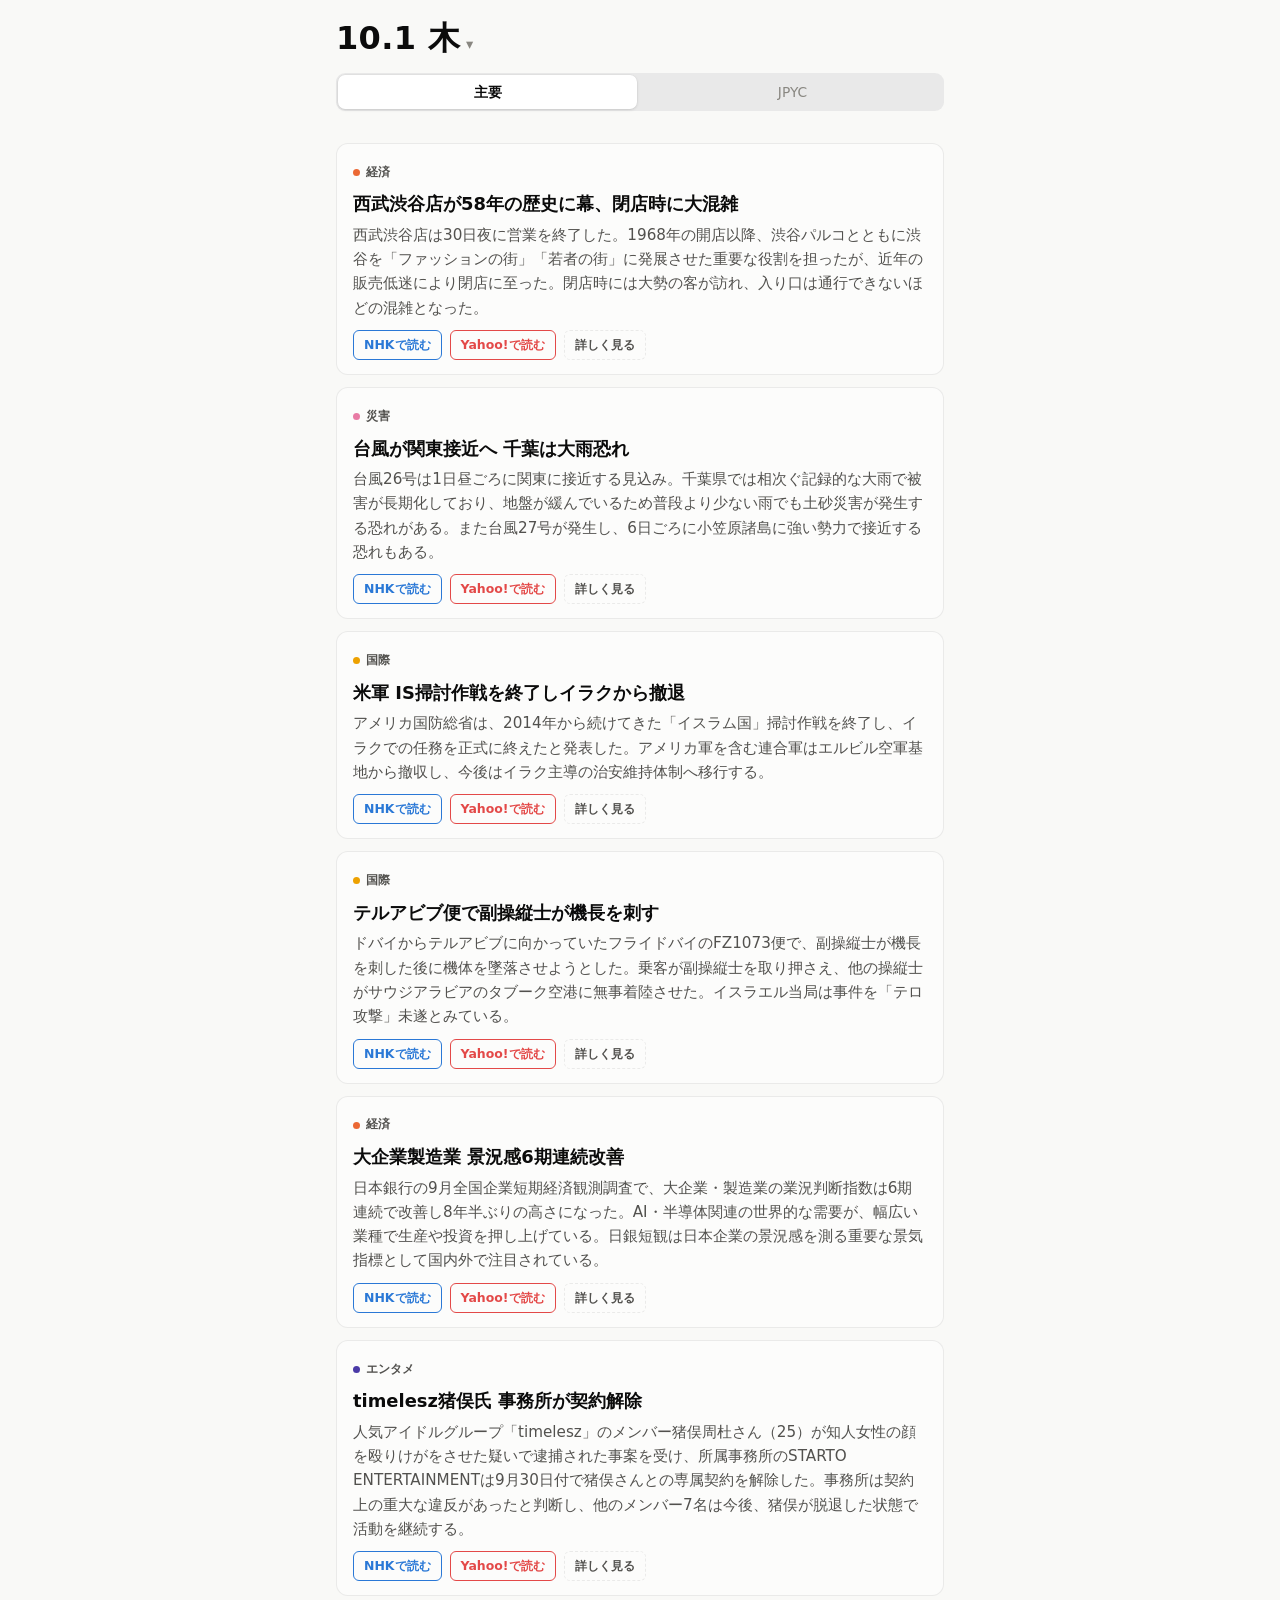
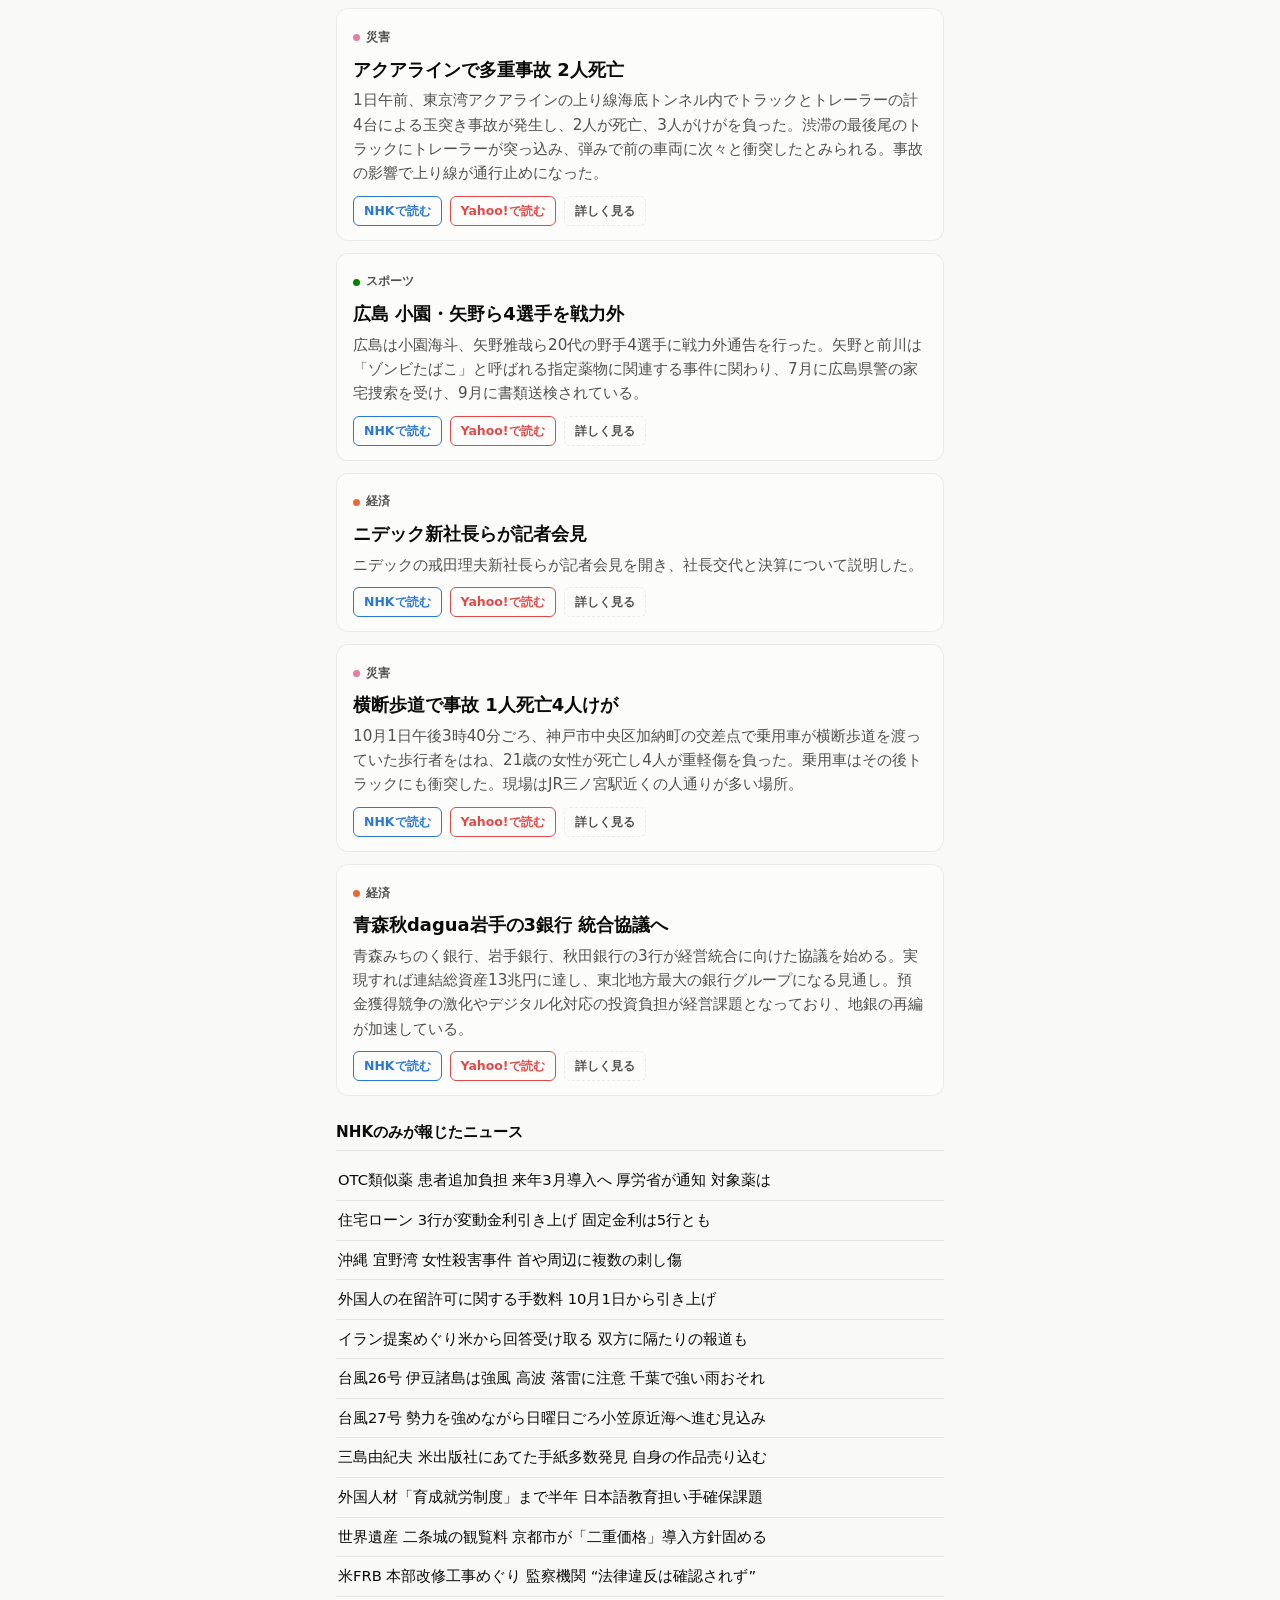
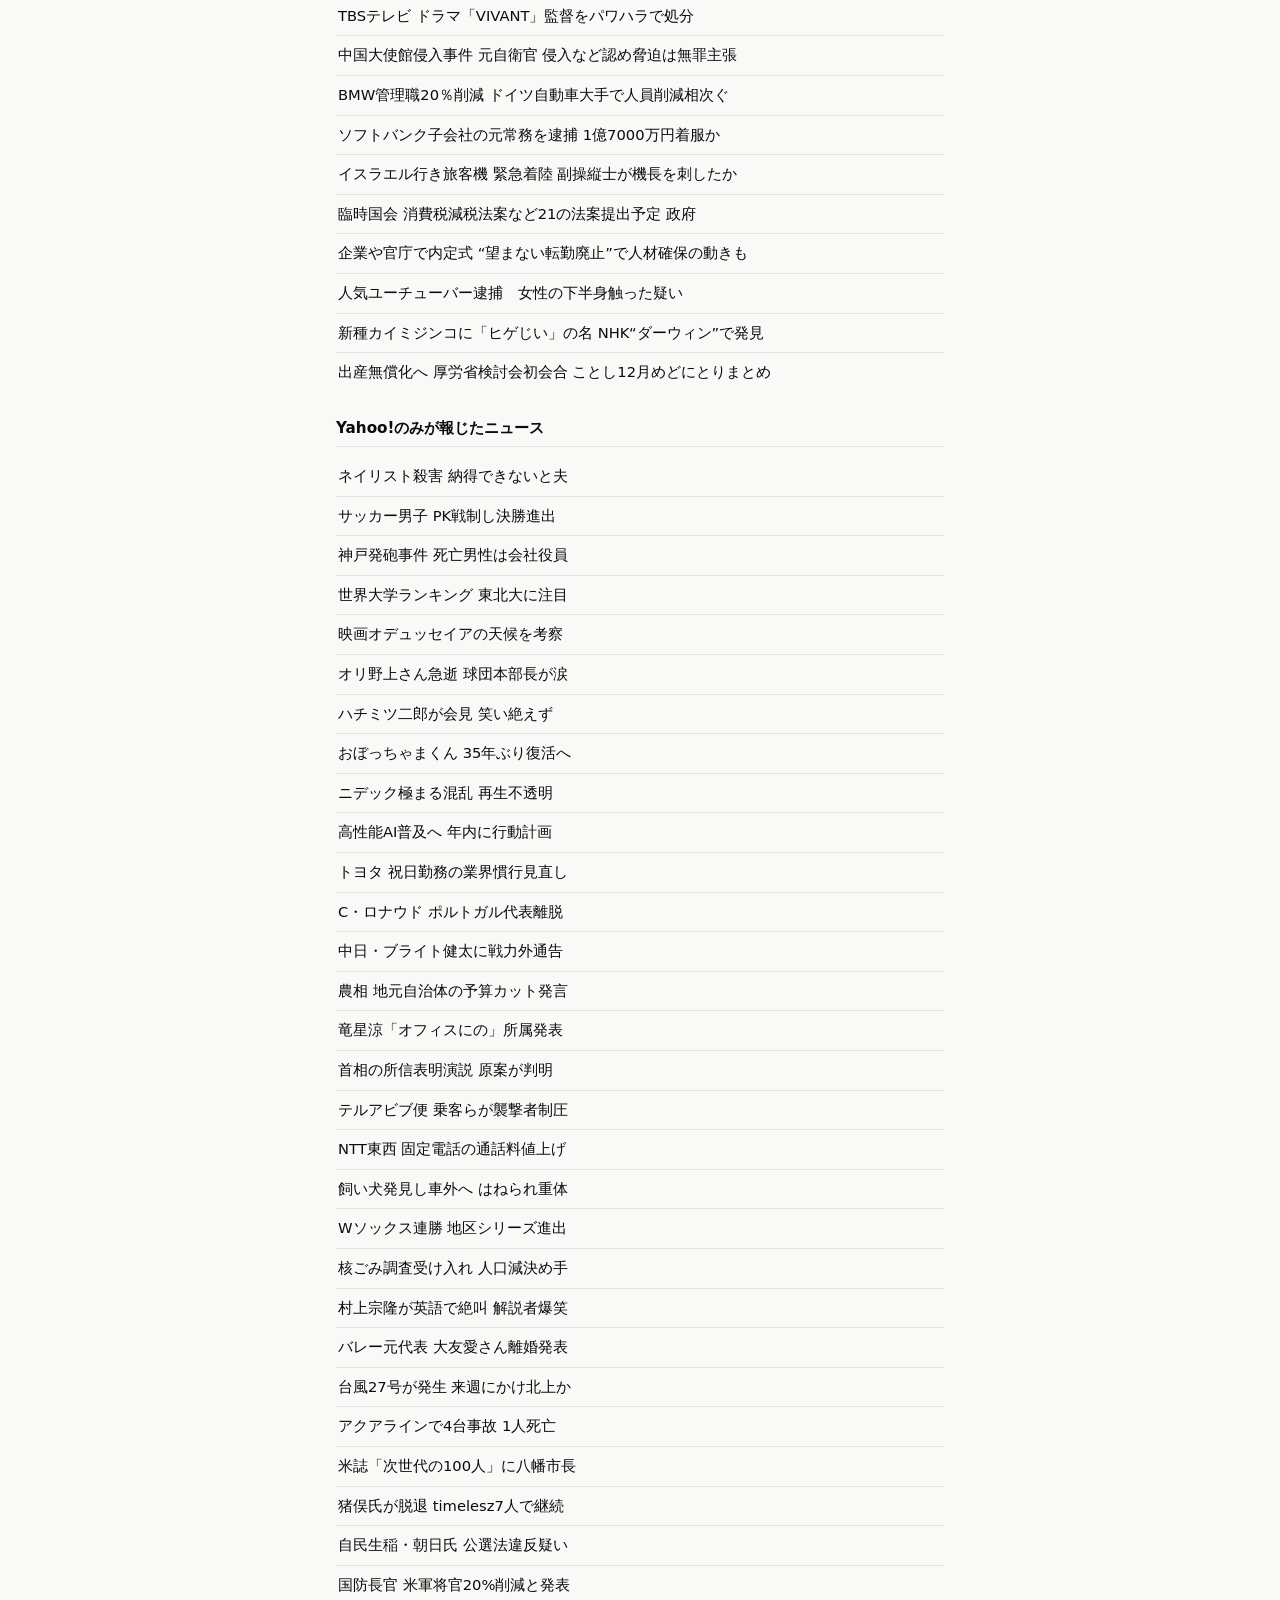
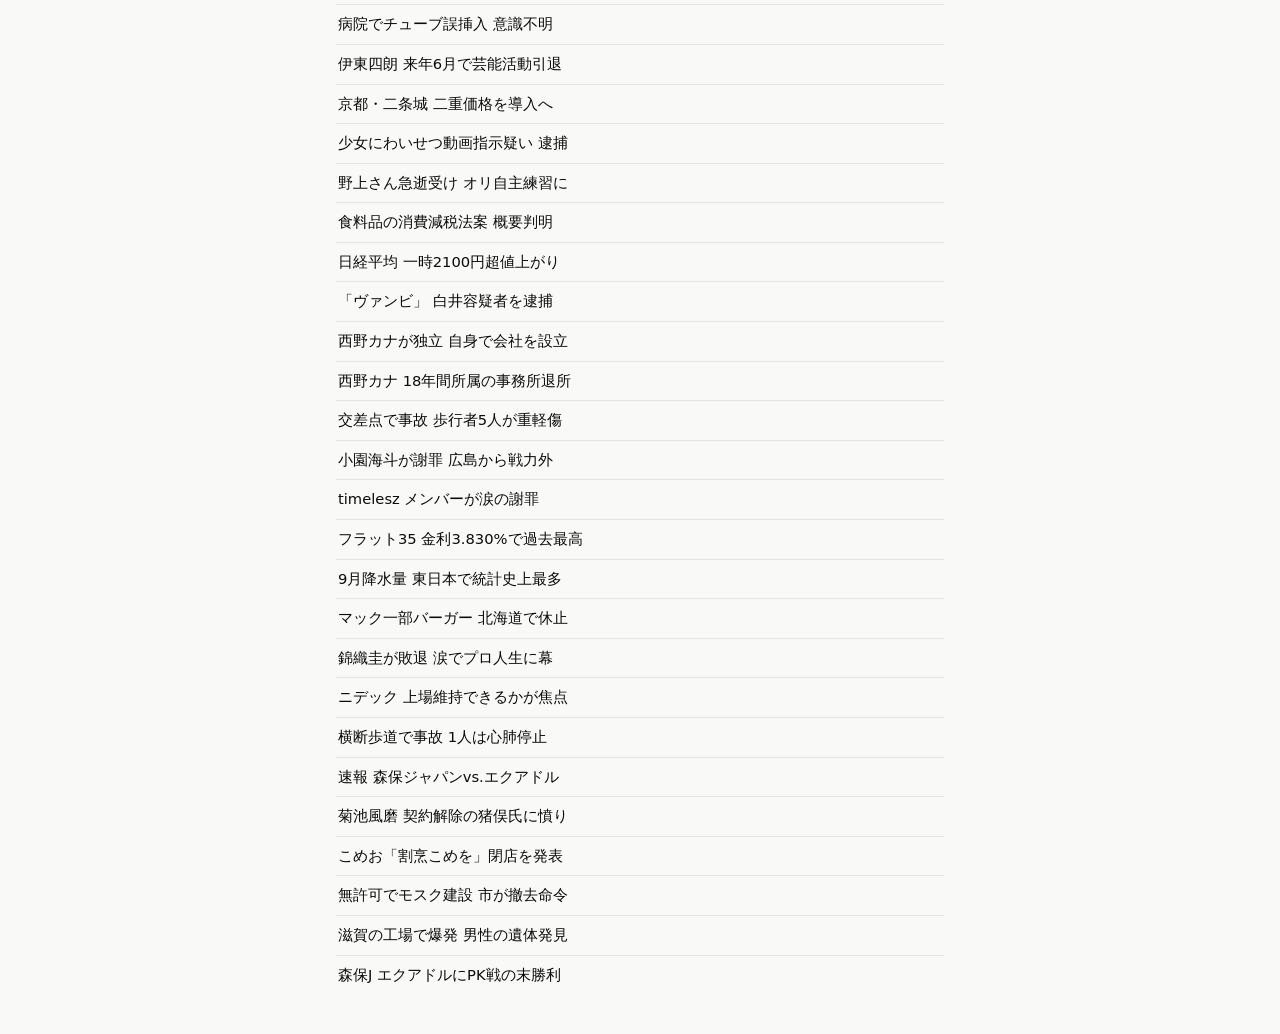
==== commit 4bdc9379: "デザイン変更: JPYCのタブにも今日の日付を表示し、要約の文字を大きく - JPYCのタブのヘッダーに今日の日付(JST)を、主要のタブと同じ位置・大きさで表示する   (表示だけで選択はできない。" ====
--- a/index.html
+++ b/index.html
@@ -24,6 +24,8 @@
     <span id="date-big" class="date-big" aria-hidden="true">&nbsp;</span>
     <select id="date-select" aria-label="日付を選ぶ"></select>
   </label>
+  <!-- JPYCのタブ用: 主要のタブと見た目をそろえるための今日の日付(表示だけで、選択はできない) -->
+  <div class="date-static"><span id="date-today" class="date-big">&nbsp;</span></div>
 </header>
 
 <nav class="tab-bar" role="tablist" aria-label="表示の切り替え">
--- a/style.css
+++ b/style.css
@@ -223,7 +223,7 @@
 .summary {
   margin: 0 0 10px;
   color: var(--text-secondary);
-  font-size: 0.88rem;
+  font-size: 0.95rem;
 }
 
 .source-links {
@@ -362,9 +362,28 @@
   background: var(--accent);
 }
 
-/* 日付と版は主要のタブ専用。JPYCのタブではヘッダーごと隠し、タブを画面の上に寄せる */
-body.tab-jpyc .app-header {
+/* 日付の選択は主要のタブ専用 */
+body.tab-jpyc .date-picker {
   display: none;
+}
+
+/* JPYCのタブでは、同じ位置・同じ大きさで今日の日付だけを出す(タップしても何も起きない) */
+.date-static {
+  display: none;
+  margin-top: 2px;
+}
+
+body.tab-jpyc .date-static {
+  display: inline-flex;
+  align-items: baseline;
+  gap: 6px;
+}
+
+/* 主要のタブの「▾」と同じ幅・高さを見えない形で確保し、タブを切り替えてもタブの位置がずれないようにする */
+.date-static::after {
+  content: "▾";
+  font-size: 0.9rem;
+  visibility: hidden;
 }
 
 /* ------------------------------------------------------------------
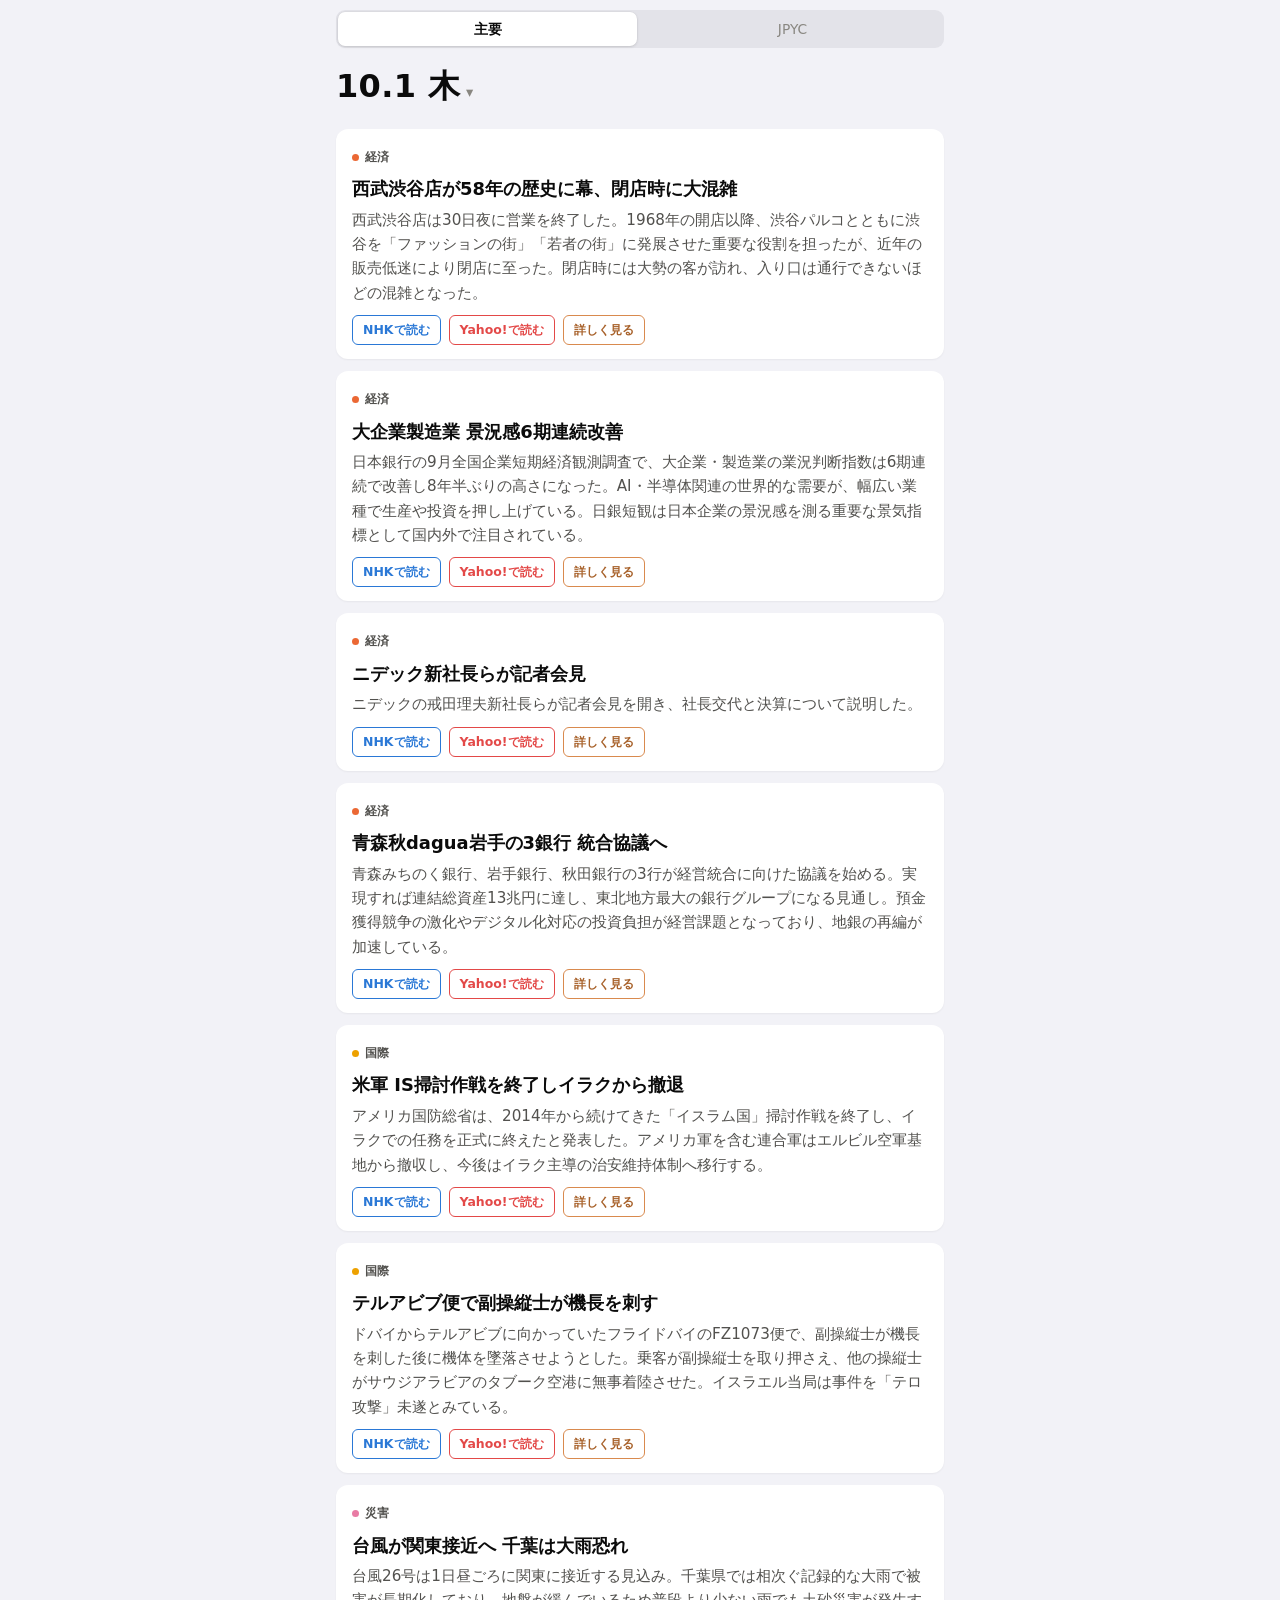
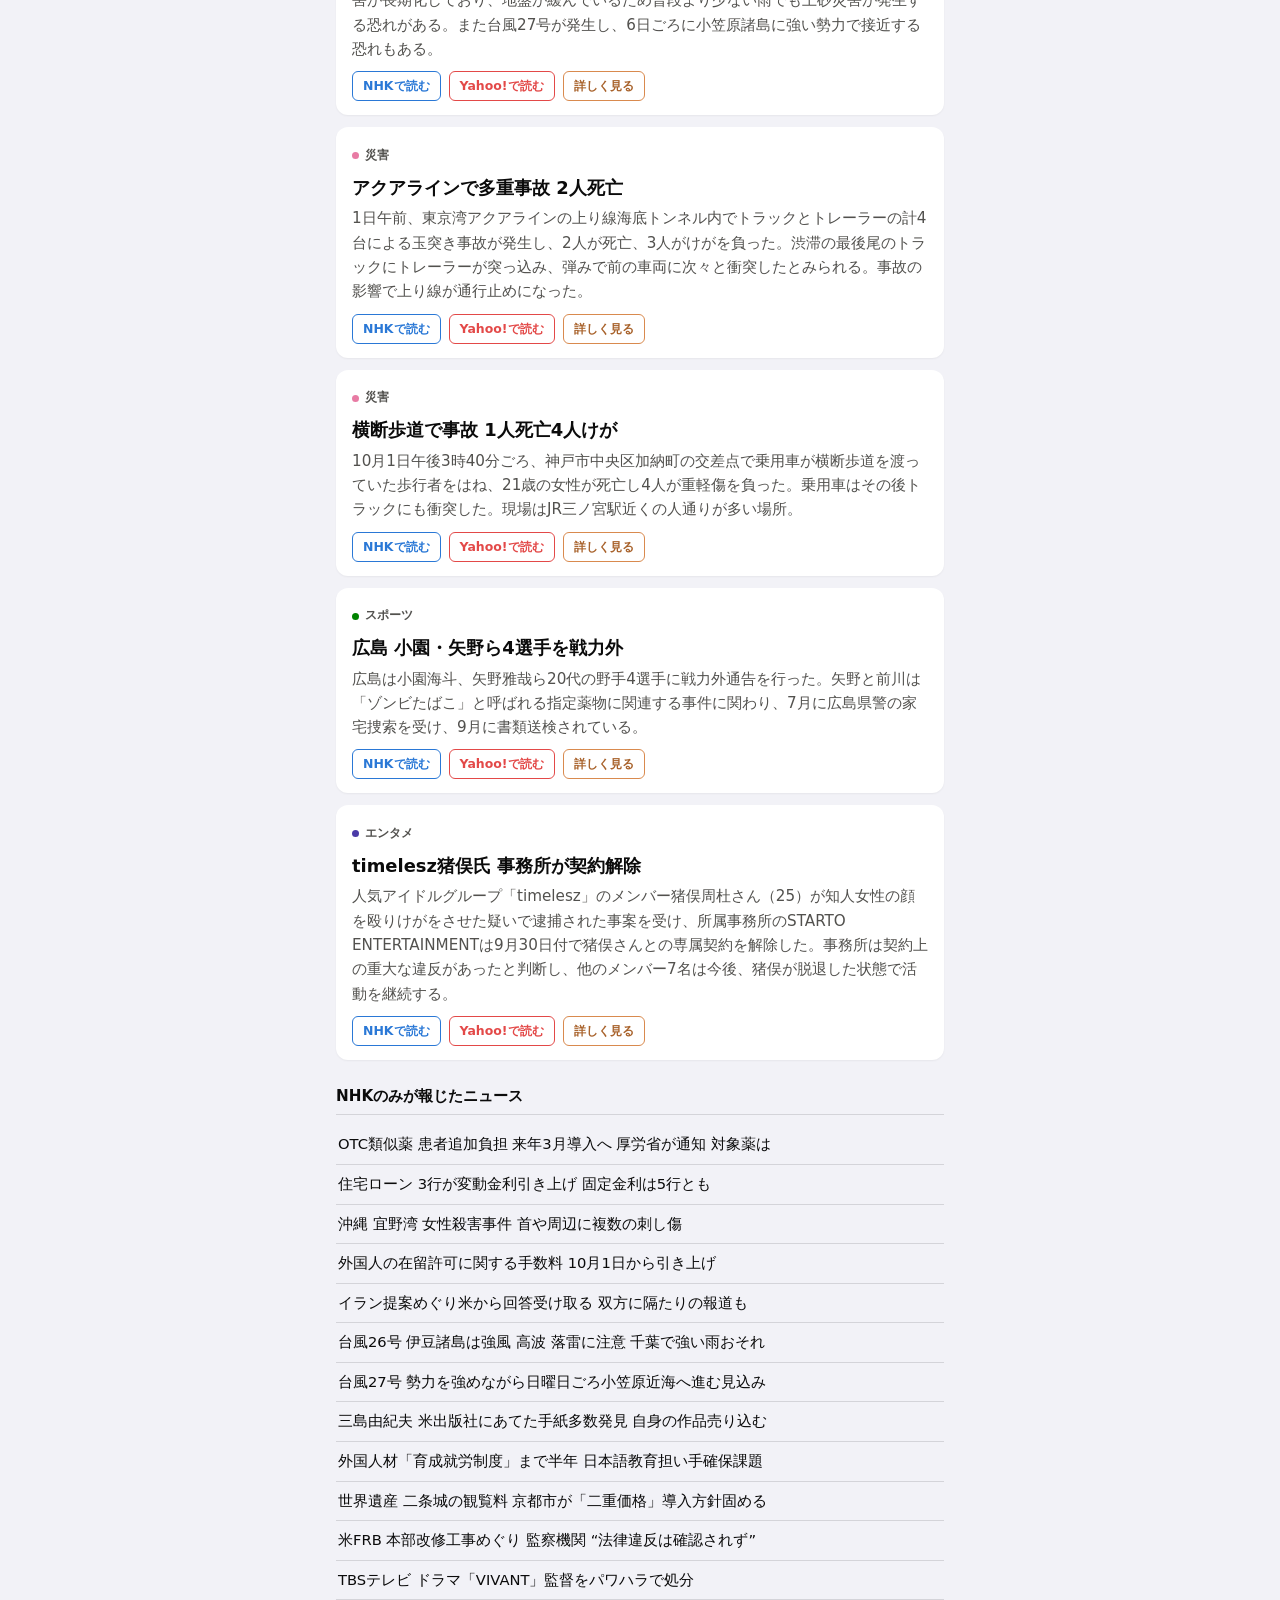
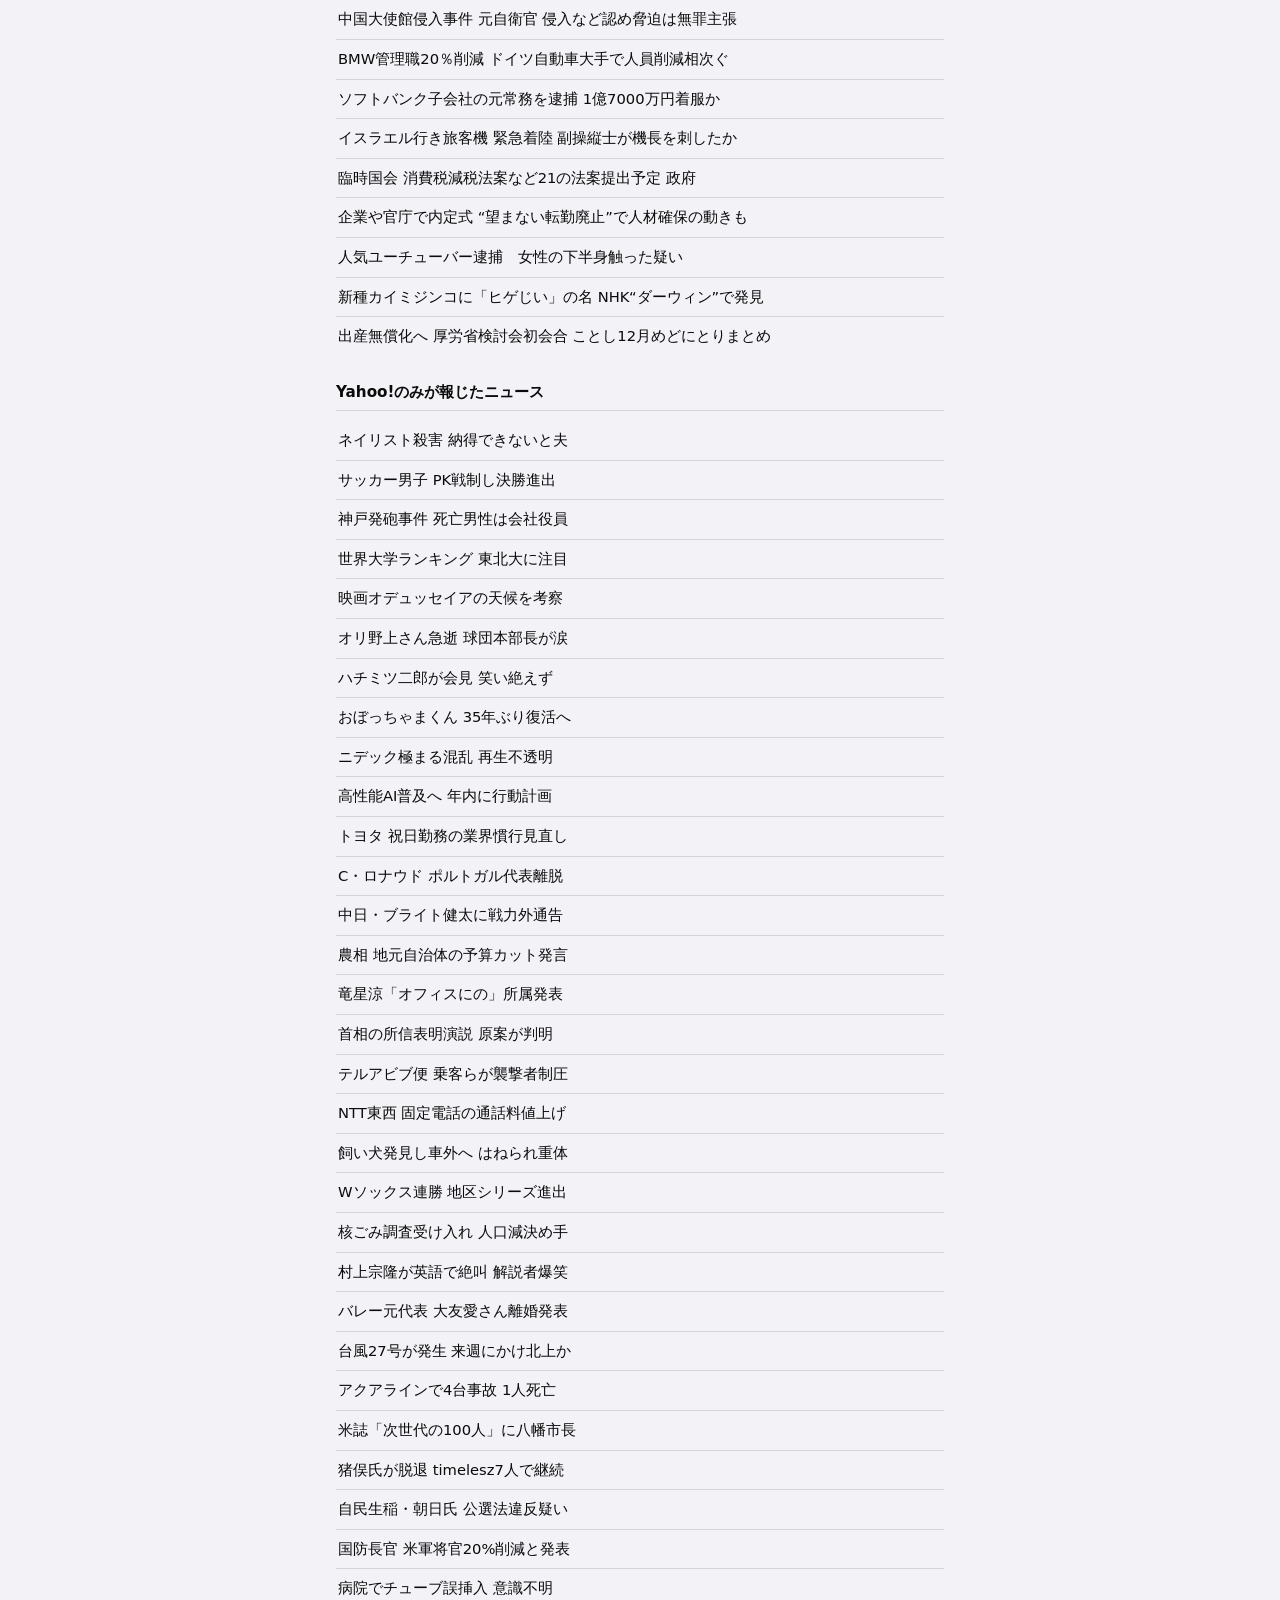
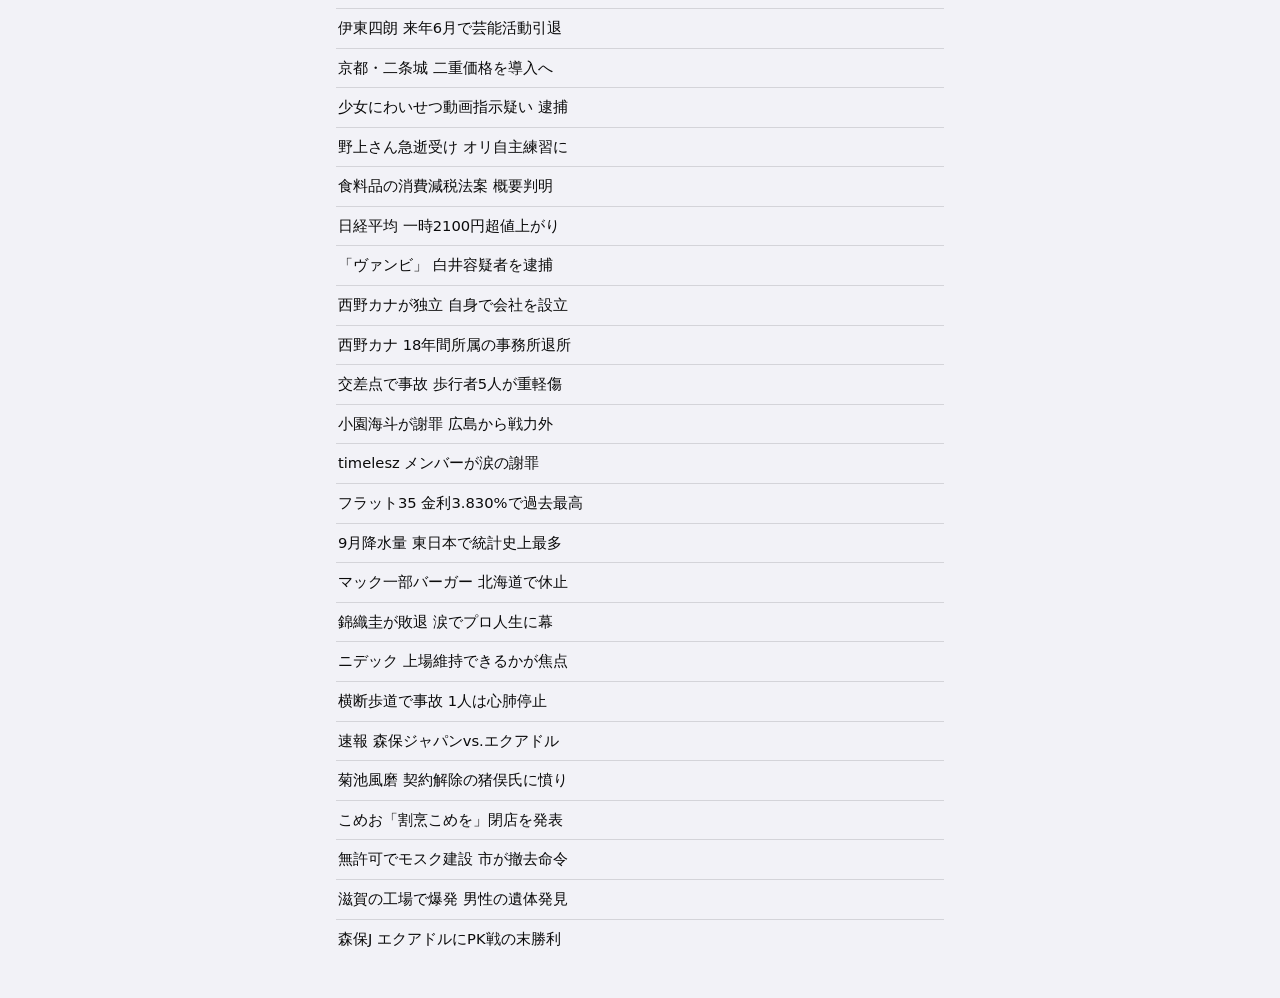
==== commit 40a4f031: "デザイン変更: 配色A・タブを一番上に・詳しく見るをClaude色に - 背景を薄いグレー、カードを白+薄い影に(ダークは黒背景+濃いグレーのカード) - タブを画面の一番上に置き、日付は主要タブだけ" ====
--- a/index.html
+++ b/index.html
@@ -18,16 +18,6 @@
 <meta name="apple-mobile-web-app-title" content="Overlap">
 </head>
 <body>
-<header class="app-header">
-  <!-- 大きな日付をタップすると日付の選択が開く(透明の select を日付の上に重ねている) -->
-  <label class="date-picker" for="date-select">
-    <span id="date-big" class="date-big" aria-hidden="true">&nbsp;</span>
-    <select id="date-select" aria-label="日付を選ぶ"></select>
-  </label>
-  <!-- JPYCのタブ用: 主要のタブと見た目をそろえるための今日の日付(表示だけで、選択はできない) -->
-  <div class="date-static"><span id="date-today" class="date-big">&nbsp;</span></div>
-</header>
-
 <nav class="tab-bar" role="tablist" aria-label="表示の切り替え">
   <button type="button" class="tab-btn is-active" role="tab" aria-selected="true" data-tab="daily">主要</button>
   <button type="button" class="tab-btn" role="tab" aria-selected="false" data-tab="jpyc">JPYC<span id="jpyc-badge" class="tab-badge" hidden></span></button>
@@ -35,6 +25,13 @@
 
 <main id="app">
 <div id="daily-view">
+  <!-- 大きな日付をタップすると日付の選択が開く(透明の select を日付の上に重ねている)。主要のタブの中身の一部 -->
+  <div class="daily-header">
+    <label class="date-picker" for="date-select">
+      <span id="date-big" class="date-big" aria-hidden="true">&nbsp;</span>
+      <select id="date-select" aria-label="日付を選ぶ"></select>
+    </label>
+  </div>
   <section id="matched-section" class="section">
     <div id="matched-list" class="card-list">
       <p class="loading">読み込み中…</p>
@@ -58,9 +55,13 @@
 
 <!-- JPYCタブ: jpyc-news-v2(卒業論文の研究データ)の recent_events.json を読み込むだけ。jpyc.js 参照 -->
 <div id="jpyc-view" hidden>
-  <p id="jpyc-status" class="jpyc-status"><span>JPYCの更新状況を確認中…</span></p>
+  <!-- 更新に失敗した・止まっているときだけ一番上に出す警告 -->
+  <p id="jpyc-alert" class="jpyc-alert" hidden></p>
   <div id="jpyc-content"><p class="loading">読み込み中…</p></div>
-  <p class="jpyc-footer"><a id="jpyc-research-link" href="#" target="_blank" rel="noopener">研究用の集計ダッシュボードを開く →</a></p>
+  <div class="jpyc-footer">
+    <p id="jpyc-status" class="jpyc-status">JPYCの更新状況を確認中…</p>
+    <a id="jpyc-research-link" href="#" target="_blank" rel="noopener">研究用の集計ダッシュボードを開く →</a>
+  </div>
   <div id="jpyc-toast" class="jpyc-toast" role="status" aria-live="polite" hidden></div>
 </div>
 </main>
--- a/style.css
+++ b/style.css
@@ -1,16 +1,21 @@
 :root {
   color-scheme: light;
-  --page-bg: #f9f9f7;
-  --surface: #fcfcfb;
+  --page-bg: #f2f2f7;
+  --surface: #ffffff;
   --text-primary: #0b0b0b;
   --text-secondary: #52514e;
   --text-muted: #898781;
-  --border: rgba(11, 11, 11, 0.07);
+  --border: rgba(60, 60, 67, 0.18); /* タグ・チェックの丸などの細い線(カードの枠には使わない) */
   --gridline: #e1e0d9;
-  --hairline: rgba(11, 11, 11, 0.09);
+  --hairline: rgba(60, 60, 67, 0.16);
+  --card-shadow: 0 1px 2px rgba(0, 0, 0, 0.05);
   --text-tertiary: #6b6a66;
   --segment-bg: rgba(118, 118, 128, 0.12);
   --segment-active: #ffffff;
+
+  /* 「詳しく見る」はClaudeによる解説なので、Claudeの色(テラコッタ)にする。文字は読みやすいよう少し濃く */
+  --claude: #d98a4e;
+  --claude-text: #a8622b;
 
   /* カテゴリ8色(datavizスキルの検証済み既定パレット、slot 1-8をそのまま使用) */
   --cat-1: #2a78d6; /* 政治 */
@@ -34,17 +39,21 @@
 @media (prefers-color-scheme: dark) {
   :root {
     color-scheme: dark;
-    --page-bg: #0d0d0d;
-    --surface: #1a1a19;
+    --page-bg: #000000;
+    --surface: #1c1c1e;
     --text-primary: #ffffff;
     --text-secondary: #c3c2b7;
     --text-muted: #898781;
-    --border: rgba(255, 255, 255, 0.08);
-    --gridline: #2c2c2a;
-    --hairline: rgba(255, 255, 255, 0.10);
+    --border: rgba(235, 235, 245, 0.18);
+    --gridline: #2c2c2e;
+    --hairline: rgba(235, 235, 245, 0.14);
+    --card-shadow: none;
     --text-tertiary: #a9a89f;
     --segment-bg: rgba(118, 118, 128, 0.24);
-    --segment-active: #3a3a3c;
+    --segment-active: #636366;
+
+    --claude: #e39a5f;
+    --claude-text: #eeab74;
 
     --cat-1: #3987e5;
     --cat-2: #d95926;
@@ -85,13 +94,11 @@
   line-height: 1.6;
 }
 
-.app-header {
-  padding: 18px 16px 10px;
-  max-width: 640px;
-  margin: 0 auto;
-}
-
-/* 大きな日付の上に透明の select を重ね、タップで日付の選択が開くようにする */
+/* 主要のタブの一番上の日付(タップで日付の選択が開く) */
+.daily-header {
+  padding: 10px 0 0;
+}
+
 .date-picker {
   position: relative;
   display: inline-flex;
@@ -178,7 +185,8 @@
 
 .news-card {
   background: var(--surface);
-  border: 0.5px solid var(--border);
+  border: none;
+  box-shadow: var(--card-shadow);
   border-radius: 12px;
   padding: 14px 16px;
 }
@@ -258,9 +266,9 @@
   font: inherit;
   font-size: 0.78rem;
   font-weight: 600;
-  color: var(--text-secondary);
+  color: var(--claude-text);
   background: transparent;
-  border: 1.5px dashed var(--border);
+  border: 1.5px solid var(--claude);
   border-radius: 6px;
   padding: 4px 10px;
   cursor: pointer;
@@ -305,25 +313,22 @@
   position: sticky;
   top: 0;
   z-index: 10;
+  display: flex;
+  gap: 2px;
+  isolation: isolate;
   max-width: 640px;
   margin: 0 auto;
-  padding: 6px 16px 8px;
+  padding: calc(10px + env(safe-area-inset-top, 0px)) 16px 8px;
   background: var(--page-bg);
 }
 
 .tab-bar::before {
   content: "";
   position: absolute;
-  inset: 6px 16px 8px;
+  inset: calc(10px + env(safe-area-inset-top, 0px)) 16px 8px;
   border-radius: 9px;
   background: var(--segment-bg);
   z-index: -1;
-}
-
-.tab-bar {
-  display: flex;
-  gap: 2px;
-  isolation: isolate;
 }
 
 .tab-btn {
@@ -362,46 +367,24 @@
   background: var(--accent);
 }
 
-/* 日付の選択は主要のタブ専用 */
-body.tab-jpyc .date-picker {
-  display: none;
-}
-
-/* JPYCのタブでは、同じ位置・同じ大きさで今日の日付だけを出す(タップしても何も起きない) */
-.date-static {
-  display: none;
-  margin-top: 2px;
-}
-
-body.tab-jpyc .date-static {
-  display: inline-flex;
-  align-items: baseline;
-  gap: 6px;
-}
-
-/* 主要のタブの「▾」と同じ幅・高さを見えない形で確保し、タブを切り替えてもタブの位置がずれないようにする */
-.date-static::after {
-  content: "▾";
-  font-size: 0.9rem;
-  visibility: hidden;
-}
-
-/* ------------------------------------------------------------------
-   JPYCタブ
-   ------------------------------------------------------------------ */
+/* 更新に失敗した・止まっているときだけ一番上に出す警告 */
+.jpyc-alert {
+  margin: 12px 0 0;
+  padding: 8px 12px;
+  border-radius: 8px;
+  font-size: 0.82rem;
+  font-weight: 600;
+  color: var(--source-yahoo);
+  background: var(--surface);
+}
+
+/* 最終収集日時は一番下に小さく(研究用ダッシュボードへのリンクの上) */
 .jpyc-status {
-  display: flex;
-  flex-wrap: wrap;
-  gap: 4px 12px;
-  margin: 14px 0 0;
-  font-size: 0.8rem;
-  color: var(--text-muted);
-}
-
-.jpyc-status-warn {
-  color: var(--source-yahoo);
-  font-weight: 600;
-}
+  margin: 0 0 6px;
+  font-size: 0.78rem;
+  color: var(--text-muted);
+}
+
 
 .jpyc-section-count {
   margin-left: 8px;
